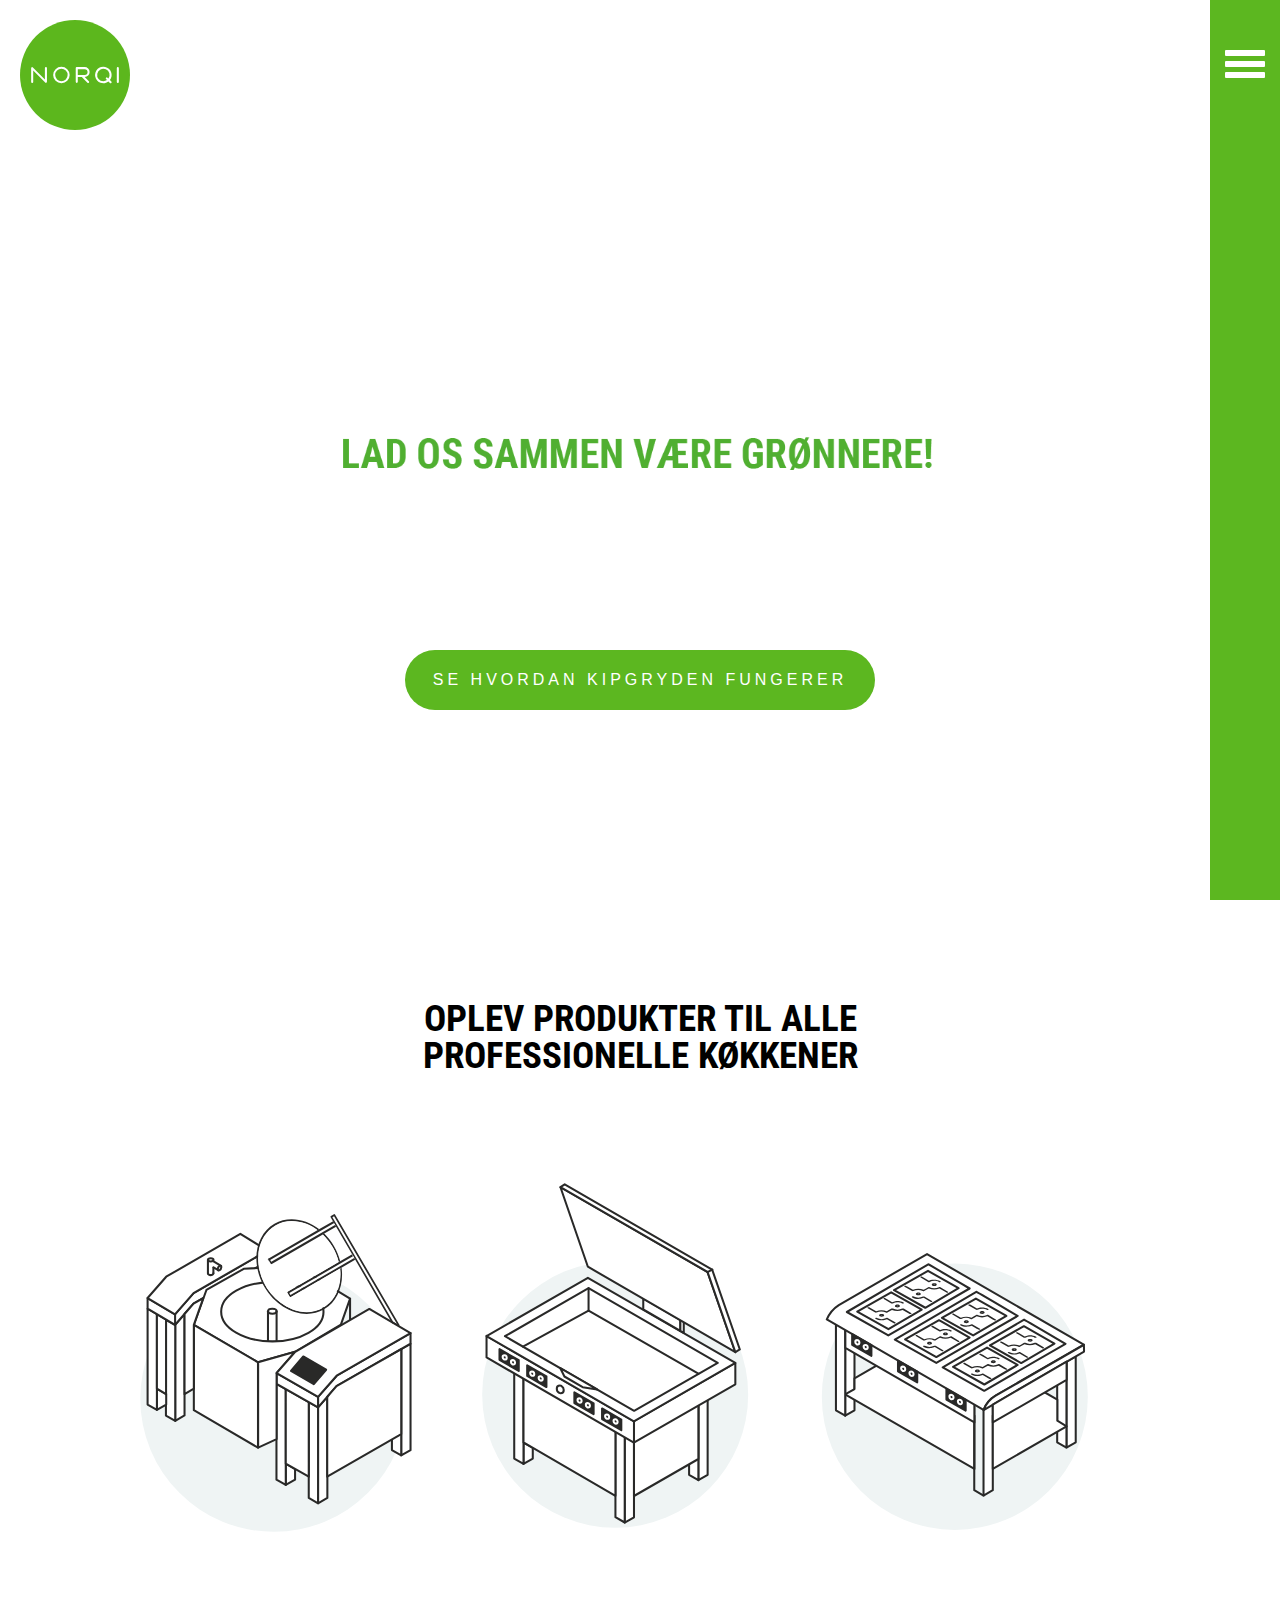
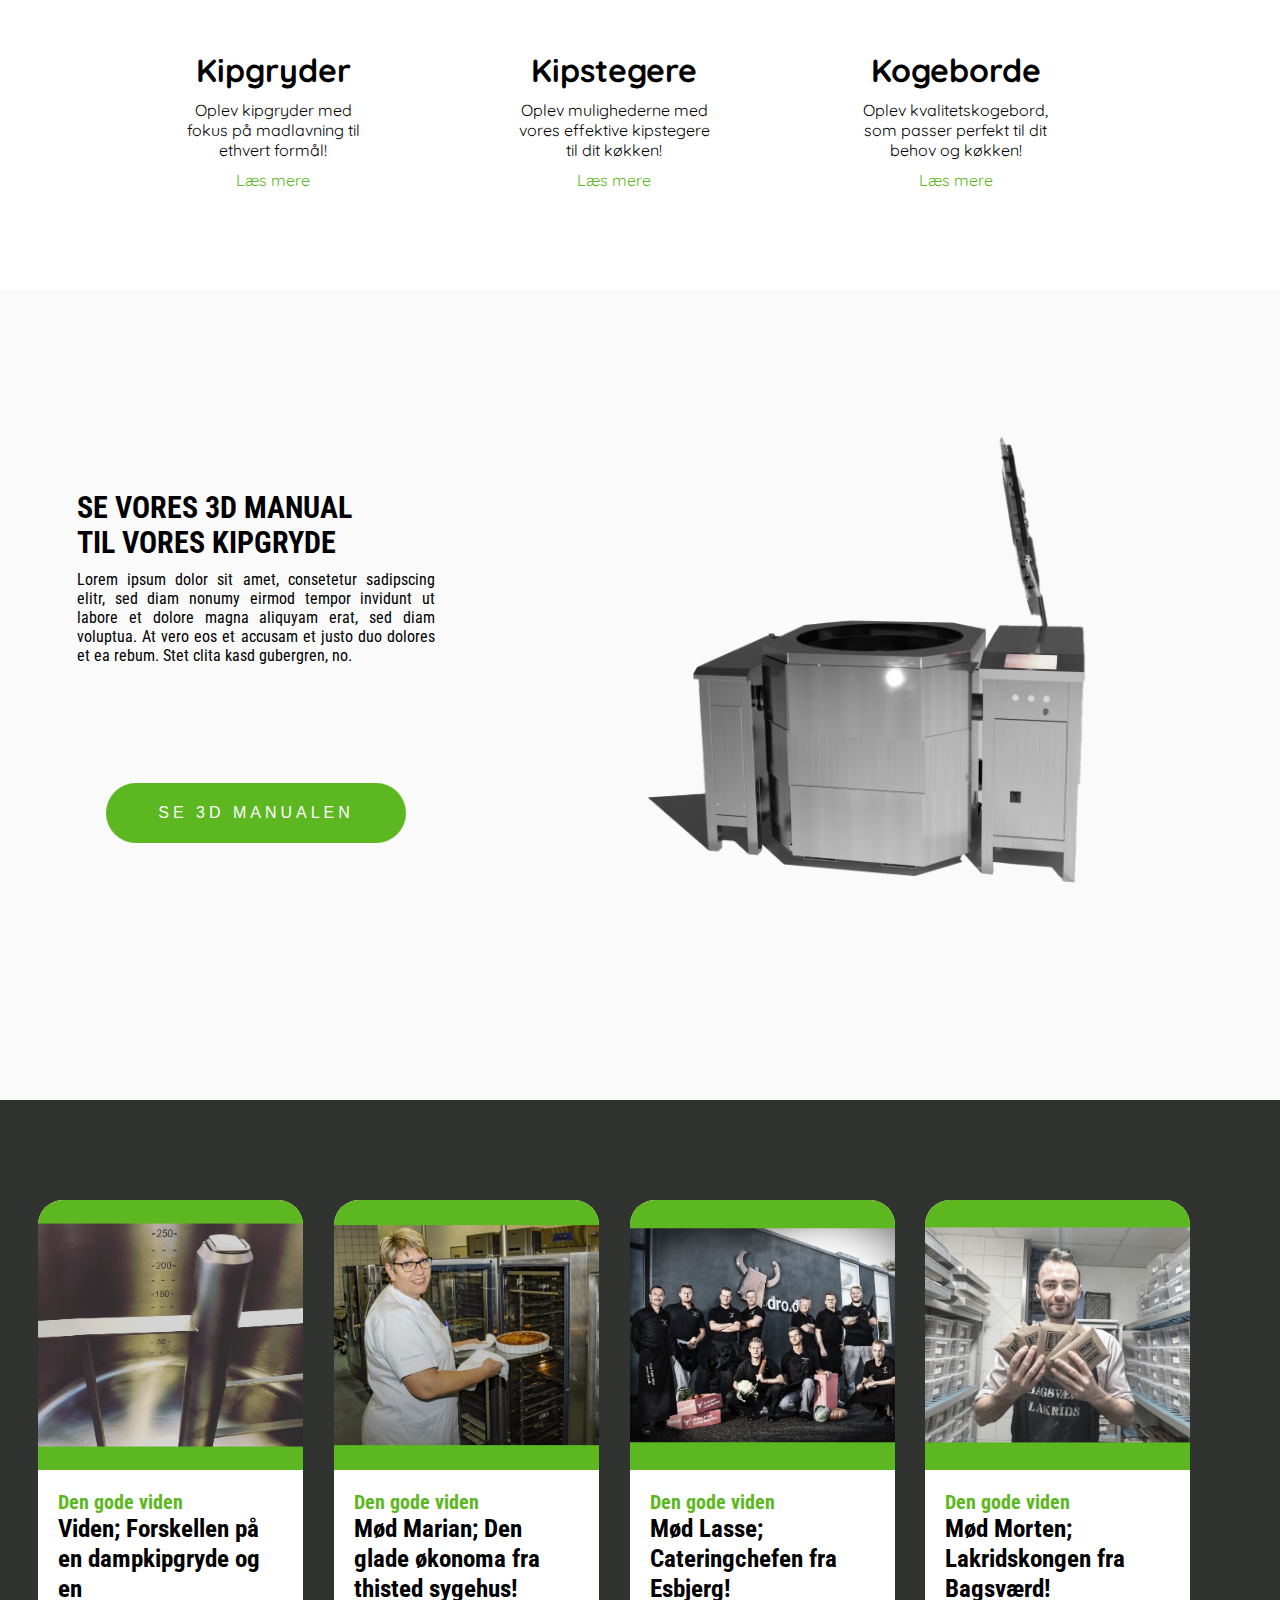
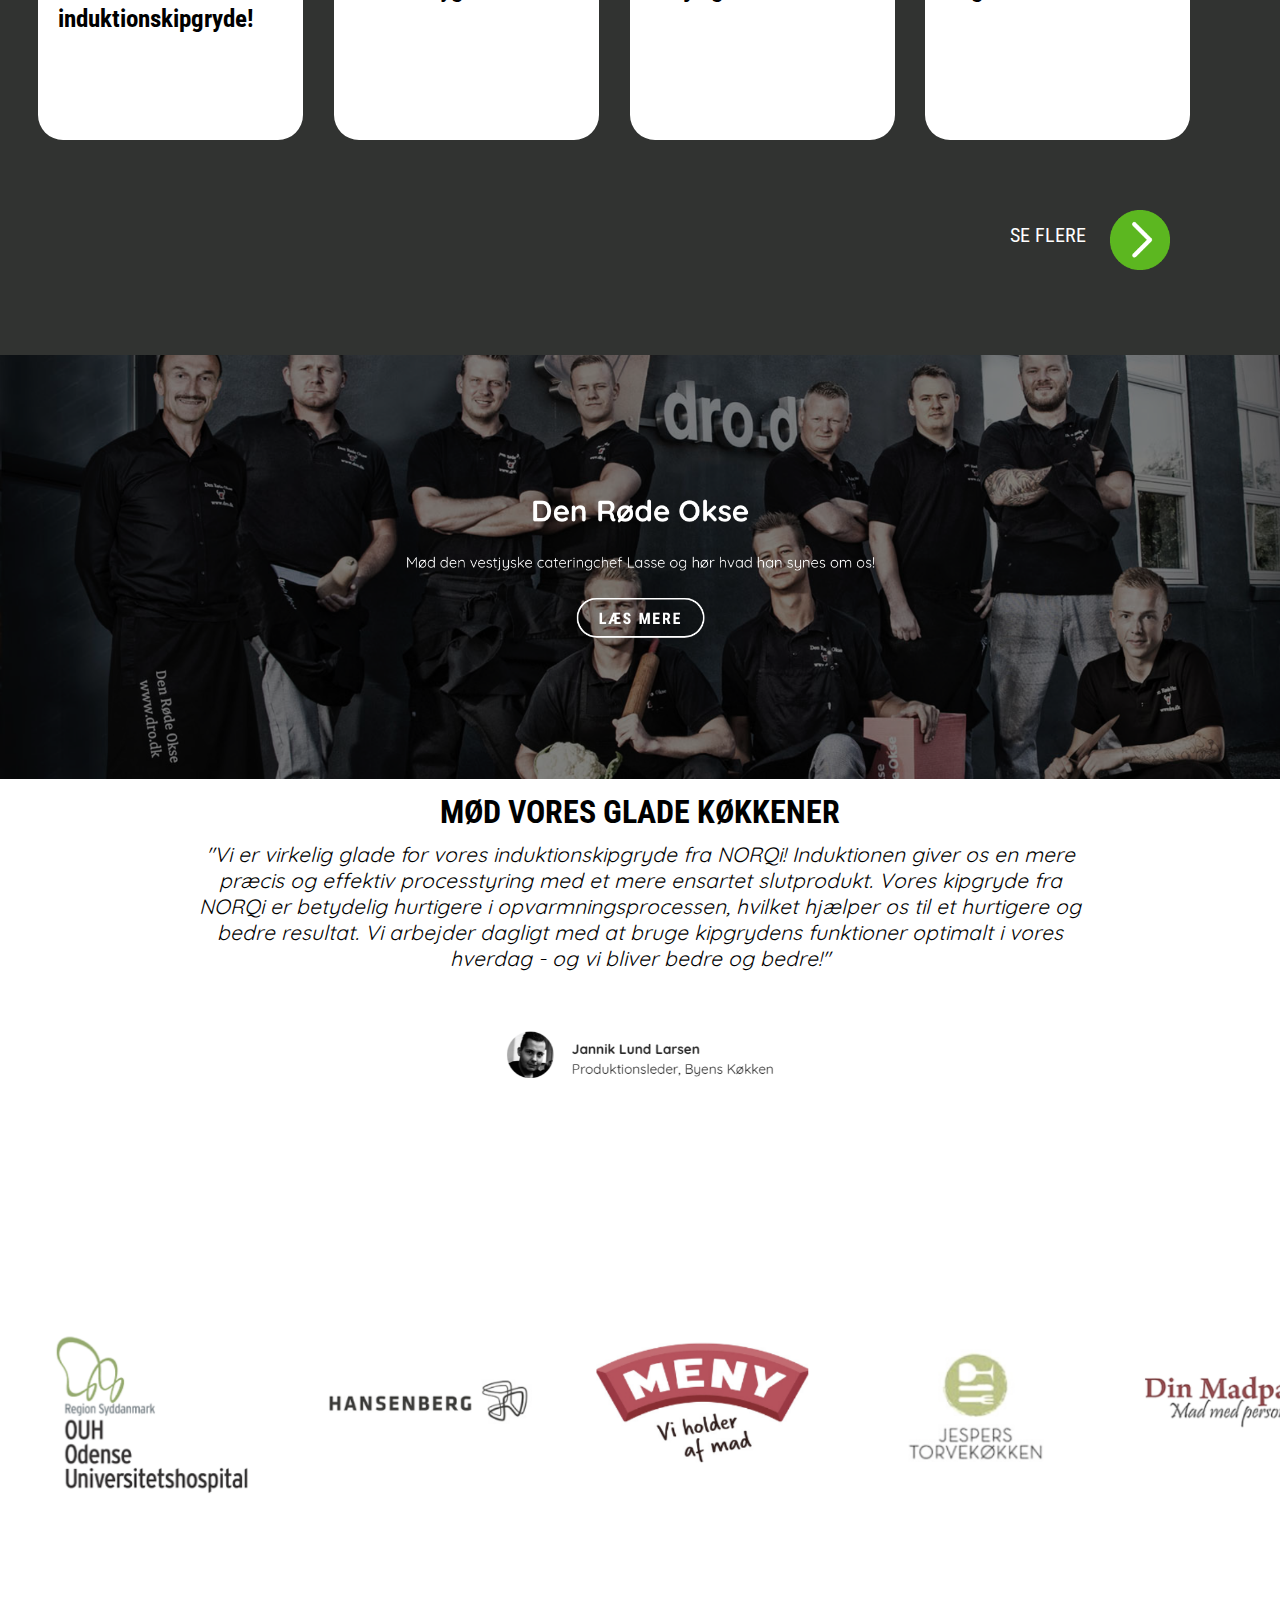
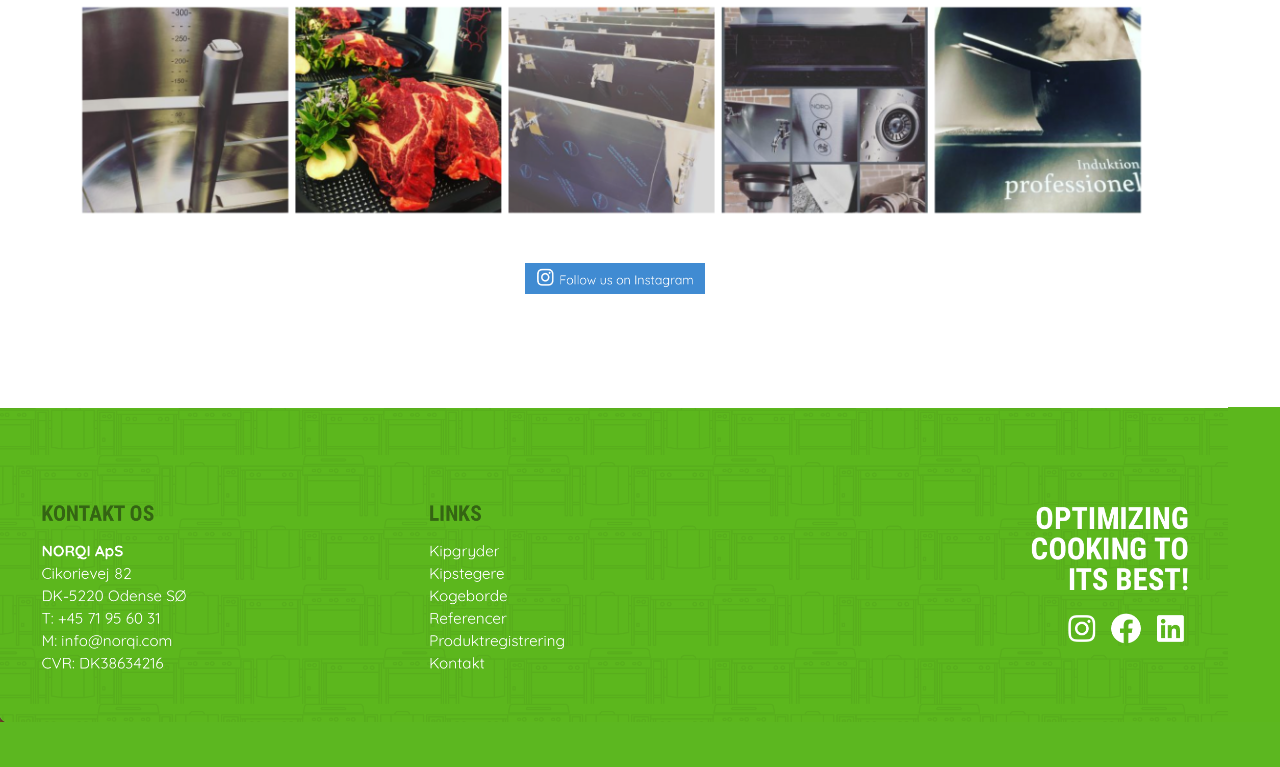
==== index.html @ 11845982 "footer og index done" ====
<!DOCTYPE html>

<html>

<head>
    <title>Forside - NORQI</title>
    <meta name="description" content="#" />
    <meta name="keywords" content="storkøkken, norqi, ">
    <link rel="stylesheet" href="css/main.css">

    <meta name="viewport" content="width=device-width, initial-scale=1.0, maximum-scale=1.0, user-scalable=0">

    <!-- Font link-->
    <link rel="preconnect" href="https://fonts.gstatic.com">
    <link href="https://fonts.googleapis.com/css2?family=Roboto+Condensed:wght@300;400;700&display=swap" rel="stylesheet">

    <link rel="preconnect" href="https://fonts.gstatic.com">
    <link href="https://fonts.googleapis.com/css2?family=Quicksand:wght@400;600&display=swap" rel="stylesheet">

    <meta charset="utf-8">

</head>

<body>

    <!-- OBS HUSK AT RET SEO'EN (både description og keywords)-->

    <nav>

        <ul class="nav-links">
            <li>
                <a href="index.html">Forside</a>
            </li>
            <li>
                <a href="https://norqi.wp.side-walk.dk/produkter/">Produkter</a>
            </li>
            <li>
                <a href="brugermanual/index.html">3D Brugermanual</a>
            </li>
            <li>
                <a href="https://norqi.wp.side-walk.dk/support/">God viden</a>
            </li>
            <li>
                <a href="https://norqi.wp.side-walk.dk/om-os/">Om NORQI</a>
            </li>
            <li>
                <a href="https://norqi.wp.side-walk.dk/kontakt/">Kontakt os</a>
            </li>
        </ul>

        <div class="burger">
            <div class="line1"></div>
            <div class="line2"></div>
            <div class="line3"></div>
        </div>
    </nav>




    <section id="hero">

        <div class="logo-line">
            <a href="index.html">
                <img src="img/NORQI-Logo.svg" alt="Logo">
            </a>
        </div>

        <div class="herovid">
            <video autoplay="" muted="" playsinline="" loop="" src="vid/herovid.mp4"></video>
        </div>

        <div class="hero-title">
            <img src="img/hero-title.png" alt="hero-title">
        </div>

        <div class="hero-btn">
            <a href="brugermanual/index.html">
                <button class="hero-button"><span>Se hvordan kipgryden fungerer</span></button>
            </a>
        </div>

    </section>

    <section id="product-drawings">

        <div class="product-drawings-header">
            <h3>
                Oplev produkter til alle <br>
                professionelle køkkener
            </h3>
        </div>

        <div class="product-container">
            <div class="prod1">
                <img src="img/icon_kipgryder.svg" alt="case 1">
            </div>

            <div class="prod2">
                <img src="img/icon_kipstegere.svg" alt="case 1">
            </div>

            <div class="prod3">
                <img src="img/icon_kogeborde.svg" alt="case 1">
            </div>
        </div>

        <div class="product-text">
            <div class="prod1">
                <h1>
                    Kipgryder
                </h1>
                <p>
                    Oplev kipgryder med <br>fokus
                    på madlavning til<br> ethvert formål!
                </p>
                <a href="https://norqi.wp.side-walk.dk/kipgryder/">Læs mere</a>
            </div>

            <div class="prod2">
                <h1>
                    Kipstegere
                </h1>
                <p>
                    Oplev mulighederne med <br>vores
                    effektive kipstegere <br>til dit køkken!
                </p>
                <a href="hhttps://norqi.wp.side-walk.dk/kipstegere/">Læs mere</a>
            </div>

            <div class="prod3">
                <h1>
                    Kogeborde
                </h1>
                <p>
                    Oplev kvalitetskogebord, <br>som passer
                    perfekt til dit <br>behov og køkken!
                </p>
                <a href="https://norqi.wp.side-walk.dk/kogeborde/">Læs mere</a>
            </div>
        </div>
    </section>



    <section id="manual-section">

        <div class="model-textbox">
            <div class="model-text">
                <h1>
                    Se vores 3D manual <br>til vores kipgryde
                </h1>
                <p>
                    Lorem ipsum dolor sit amet, consetetur sadipscing elitr,
                    sed diam nonumy eirmod tempor invidunt ut labore et dolore
                    magna aliquyam erat, sed diam voluptua. At vero eos et
                    accusam et justo duo dolores et ea rebum. Stet clita kasd gubergren, no.
                </p>
            </div>

            <div class="manual-btn">
                <a href="manual.html">
                    <button class="manual-button"><span>Se 3D manualen</span></button>
                </a>
            </div>
        </div>

        <div class="model-pic">
            <img src="img/kipgryde.png" alt="Kipgryde">
        </div>

    </section>



    <section id="cases">

        <div class="cases-container">
            
            <a class="case" href="https://norqi.wp.side-walk.dk/viden-forskellen-paa-en-dampkipgryde-og-en-induktionskipgryde/">
                    
                    <div class="case-image">
                        <img src="img/case1.png" alt="Case 1">
                    </div>
                
                <div class="case-text">
                    <h4>Den gode viden</h4>
                    <h3>Viden; Forskellen på en dampkipgryde og en induktionskipgryde!</h3>
                </div>

            </a>
            
            
            <a class="case" href="https://norqi.wp.side-walk.dk/moed-marian-en-glad-oekonoma-fra-thisted/">
                    
                    <div class="case-image">
                        <img src="img/case2.png" alt="Case 2">
                    </div>
                
                <div class="case-text">
                    <h4>Den gode viden</h4>
                    <h3>Mød Marian; Den glade økonoma fra thisted sygehus!</h3>
                </div>

            </a>
            
            
            <a class="case" href="https://norqi.wp.side-walk.dk/moed-lasse-cateringchefen-fra-esbjerg/">
                    
                    <div class="case-image">
                        <img src="img/case3.png" alt="Case 3">
                    </div>
                
                <div class="case-text">
                    <h4>Den gode viden</h4>
                    <h3>Mød Lasse; Cateringchefen fra Esbjerg!</h3>
                </div>

            </a>
            
            
            <a class="case" href="https://norqi.wp.side-walk.dk/moed-lakridskongen-morten/">
                    
                    <div class="case-image">
                        <img src="img/case4.png" alt="Case 4">
                    </div>
                
                <div class="case-text">
                    <h4>Den gode viden</h4>
                    <h3>Mød Morten; Lakridskongen fra Bagsværd!</h3>
                </div>

            </a>
 
        </div>

        <div class="case-btn-wrapper">
            <a href="https://norqi.wp.side-walk.dk/artikler/">
                <p>Se flere</p>
                <img src="img/btn-arrow.png" alt="case-btn">
            </a>
        </div>
    </section>


    <section id="statements">

        <div class="statement-img">
           <a href="https://norqi.wp.side-walk.dk/moed-lasse-cateringchefen-fra-esbjerg/">
                <img src="img/dro.png" alt="dro">
            </a>
        </div>

        <div class="statement-container">
            <h2>Mød vores glade køkkener</h2>
            <p>
                <i>"Vi er virkelig glade for vores induktionskipgryde fra 
                NORQi! Induktionen giver os en mere præcis og effektiv 
                processtyring med et mere ensartet slutprodukt. Vores kipgryde 
                fra NORQi er betydelig hurtigere i opvarmningsprocessen, 
                hvilket hjælper os til et hurtigere og bedre resultat. 
                Vi arbejder dagligt med at bruge kipgrydens funktioner 
                optimalt i vores hverdag - og vi bliver bedre og bedre!"
                </i>
            </p>
        </div>

        <div class="statement-dude">
            <img src="img/dude.png" alt="statement">
        </div>
    </section>


    <section id="customers">
        <div class="customers-container">
            <img src="img/kunder.png" alt="kunder">
        </div>
    </section>


    <section id="instagram-gallery">
        <div class="ig-gallery">
            <img src="img/instagram-gallery.png" alt="Instagram post">
        </div>

        <div class="ig-btn">
            <a href="https://www.instagram.com/norqiaps/">
                <img src="img/ig-btn.png" alt="follow">
            </a>
        </div>
    </section>


    <footer>
        <div class="footer-img">
            <img src="img/footer.png" alt="footer">
        </div>
    </footer>

</body>
<script src="main.js" defer></script>

</html>
---- css/main.css ----
/* FUNDAMENTALS */
* {
    padding: 0;
    margin: 0;
}

html {
    font-family: 'Roboto Condensed', sans-serif;
    height: 100%;
}

body {
    scroll-behavior: smooth;
    font-style: normal;
}

a {
    text-decoration: none;
    color: black;
}

:root {
    --accent: #5cb720;
}

/* END OF FUNDAMENTALS */



/* NAV BAR */
nav {
    display: block;
    justify-content: space-around;
    align-items: center;
    width: 70px;
    height: 100vh;
    z-index: 2;
    background-color: #5CB720;
    position: fixed;
    top: 0;
    right: 0;
    z-index: 5;
    transition: all 0.3s ease;
}

.burger {
    display: block;
    height: 100px;
    width: 400px;
    position: relative;
    cursor: pointer;
    margin-top: 50px;
}

.burger .line1,
.burger .line2,
.burger .line3 {
    width: 40px;
    height: 6px;
    background-color: #fff;
    border-radius: 1px;
    margin-top: 5px;
    margin-left: 15px;
}

.nav-active .burger .line1,
.nav-active .burger .line2,
.nav-active .burger .line3 {
    width: 40px;
    height: 6px;
    background-color: #fff;
    border-radius: 1px;
    margin-top: 1px;
}

.nav-active .menu {
    position: absolute;
    color: #fff;
    font-weight: 600;
    transition: all 0.3s ease;
    top: 20px;
    margin-left: 15px;
}

body {
    overflow-x: hidden;
}

.nav-links {
    position: absolute;
    left: -400px;
    height: 100vh;
    top: 17vh;
    display: flex;
    flex-direction: column;
    align-items: right;
    width: 100%;
    transform: translateX(100%);
    transition: 0.5s ease-in;
    font-size: 0.875rem;
    list-style: none;
}

.nav-links li {
    opacity: 0;
    width: 100%;
    transition: 0.2s;
    text-align: left;
    font-size: 25px;
    text-transform: uppercase;
    font-family: "Roboto Condensed", sans-serif, arial;
    position: relative;
    top: -15px;
}

.nav-links li:hover {
    border-bottom: none;
}

.nav-links a {
    color: #fff;
    width: 100%;
    display: none;
    margin-left: 5%;
    margin-top: 30px;
    padding-bottom: 20px;
}

.nav-active {
    transform: translateX(0%);
    background-color: #303030;
    color: #fff;
    width: 400px;
}

.nav-active a {
    display: block;
}

.nav-active li:hover {
    background: rgba(219, 216, 216, 0.15);
}

.nav-links li:hover a {
    color: #303030;
    font-weight: 700;
}

@keyframes navLinkFade {
    from {
        opacity: 0;
        transform: translateX(50px);
    }

    to {
        opacity: 1;
        transform: translateX(0px);
    }
}

.toggle .line1 {
    transform: rotate(-45deg) translate(-5px, 5px);
}

.toggle .line2 {
    opacity: 0;
}

.toggle .line3 {
    transform: rotate(45deg) translate(-5px, -5px);
}

/* END OF NAV BAR */




/* HERO SECTION */
#hero {
    height: 100vh;
    width: 100%;
}

.logo-line {
    height: 170px;
    width: 100%;
    z-index: 2;
    position: absolute;
}

.logo-line img {
    width: 110px;
    margin: 20px 0 0 20px;
}

.herovid video {
    height: 100%;
    min-width: 100%;
    position: absolute;
    left: -2%;
}

.hero-title {
    width: 100%;
    height: 100%;
    position: absolute;
    text-align: center;
    margin-top: 80px;
}

.hero-title img {
    width: 600px;
    height: 600px;
}

.hero-btn {
    height: 60px;
    width: 470px;
    position: relative;
    margin: 0 auto;
    top: 650px;
    z-index: 2;
}

.hero-button {
    height: 60px;
    width: 470px;
    border-radius: 30px;
    background-color: #5CB720;
    border: none;
    color: #FFFFFF;
    text-align: center;
    font-size: 16px;
    font-weight: 500;
    text-transform: uppercase;
    letter-spacing: 4px;
    padding: 10px;
    cursor: pointer;
}

.hero-button:hover {
    font-weight: 600;
    background-color: #458a18;
}
/* END OF HERO SECTION */


/* PRODUCT DRAWING SECTION */
#product-drawings {
    height: 110vh;
    width: 100%;
}

.product-drawings-header {
    height: 300px;
    width: 600px;
    text-align: center;
    margin: 0 auto;
    padding-top: 100px;
    padding-bottom: -10px;
    position: relative;
    text-transform: uppercase;
    font-family: "Roboto Condensed", sans-serif, arial;
    font-size: 2rem;
    color: #000;
    line-height: 1;
}

.product-container {
    height: 50vh;
    width: 80%;
    margin: 0px auto;
    display: grid;
    grid-template-columns: 1fr 1fr 1fr;
    grid-template-rows: 100%;
    position: relative;
    top: -150px;
    right: 2%;
}

.prod1 {
    grid-column: 1/1;
    grid-row: 1/1;
    text-align: center;
}

.prod2 {
    grid-column: 2/2;
    grid-row: 1/1;
    text-align: center;
}

.prod3 {
    grid-column: 3/3;
    grid-row: 1/1;
    text-align: center;
}

.product-text {
    height: 30vh;
    width: 80%;
    margin: 0px auto;
    display: grid;
    grid-template-columns: 1fr 1fr 1fr;
    grid-template-rows: 100%;
    position: relative;
    top: -100px;
    font-family: 'Quicksand', sans-serif;
    right: 2%;
}

.product-text p {
    margin-top: 10px;
    font-size: 16px;
    margin-bottom: 10px;
}

.product-text a {
    display: block;
    color: #5CB720;
    cursor: pointer;
}

.product-text a:hover {
    color: #458a18;
    text-decoration: underline;
}

/* END OF PRODUCT DRAWING SECTION */



/* MANUAL SECTION */
#manual-section {
    height: 90vh;
    width: 100%;
    background-color: #fafafa;
}

.model-textbox {
    float: left;
    height: 100%;
    width: 40%;
}

.model-text {
    height: 30%;
    width: 70%;
    margin: 200px auto 0 auto;
}

.model-text h1 {
    text-transform: uppercase;
    margin-bottom: 10px;
    font-size: 30px;
}

.model-text p {
    text-align: justify;
}

.manual-btn {
    height: 60px;
    width: 300px;
    margin: 50px auto 0 auto;
}

.manual-button {
    height: 60px;
    width: 300px;
    border-radius: 30px;
    background-color: #5CB720;
    border: none;
    color: #FFFFFF;
    text-align: center;
    font-size: 16px;
    font-weight: 500;
    text-transform: uppercase;
    letter-spacing: 4px;
    padding: 10px;
    cursor: pointer;
}

.manual-button:hover {
    font-weight: 600;
    background-color: #458a18;
}

.model-pic {
    float: left;
    height: 100%;
    width: 60%;
    position: relative;
}

.model-pic img {
    width: 80%;
    position: absolute;
    transform: translate(-50%, -50%);
    top: 45%;
    left: 50%;
}

/* END OF MANUAL SECTION */




/* CASE SECTION */
#cases {
    height: 95vh;
    width: 100%;
    background-color: rgb(49, 51, 49);

}

.cases-container {
    height: 60vh;
    width: 90%;
    margin: auto auto;
    position: relative;
    top: 100px;
    right: 2%;
    display: flex;
    justify-content: space-between;
}

.case {
    height: 100%;
    width: 23%;
    background-color: #fff;
    border-radius: 25px;
    position: relative;
    overflow: hidden;
}

.case-image {
    height: 50%;
    width: 100%;
    background: var(--accent);
    overflow: hidden;
    position: relative;
}

.case-image img {
    width: 110%;
    position: absolute;
    transform: translate(-50%, -50%);
    top: 50%;
    left: 50%;
}

.case-text {
    padding: 20px;
}

.case-text  h4 {
    color: var(--accent);
    font-size: 20px;
}

.case-text  h3 {
    font-size: 25px;
    line-height: 1.2;
}

.case-btn-wrapper {
    height: 60px;
    width: 170px;
    position: absolute;
    right: 100px;
    margin-top: 170px;
}

.case-btn-wrapper p {
    width: 80px;
    height: 60px;
    color: #fff;
    text-transform: uppercase;
    font-size: 20px;
    padding-top: 13px;
    float: left;
    margin-right: 20px;
}

.case-btn-wrapper img {
    width: 60px;
    float: left;
}
/* END OF CASE SECTION */




/* STATEMENT SECTION */
#statements {
    height: 105vh;
    width: 100%;
}

.statement-img {
    width: 100%;
    float: left;
}

.statement-img img{
    max-width: 100%;    
}

.statement-container {
    width: 100%;
    height: 27vh;
    float: left;
}

.statement-container h2 {
    text-align: center;
    text-transform: uppercase;
    margin-top: 10px;
    margin-bottom: 10px;
    font-size: 32px;
}

.statement-container p {
    text-align: center;
    width: 70%;
    margin: 0 auto;
    font-size: 1.3em;
    font-family: 'Quicksand', sans-serif;
}

.statement-dude {
    width: 300px;
    margin: 0 auto;
}

.statement-dude img {
    width: 300px;
}
/* END OF STATEMENT SECTION */




/* CUSTOMERS SECTION */
#customers {
    height: 28vh;
    width: 95%;
    margin: 0 auto;
}

.customers-container img {
    height: 220px;
    margin: 0 auto;
}
/* END OF CUSTOMERS SECTION */


/* INSTAGRAM SECTION */
#instagram-gallery {
    height: 45vh;
    width: 100%;
}

.ig-gallery {
    width: 88%;
    margin: 50px auto 0 auto;
}

.ig-gallery img {
    max-width: 95%; 
    margin: 0 auto;
}

.ig-btn {
    width: 230px;
    margin: 40px auto;
}

.ig-btn img {
    max-width: 180px; 
    margin: 0 auto;
}
/* END OF INSTAGRAM SECTION */



/* FOOTER SECTION */
footer {
    height: 40vh;
    width: 100%;
    background-color: #5CB720;
}

.footer-img img {
    width: 100%;
}
/* END OF FOOTER SECTION */


/* STYLEGUIDE */

/* END OF STYLEGUIDE */
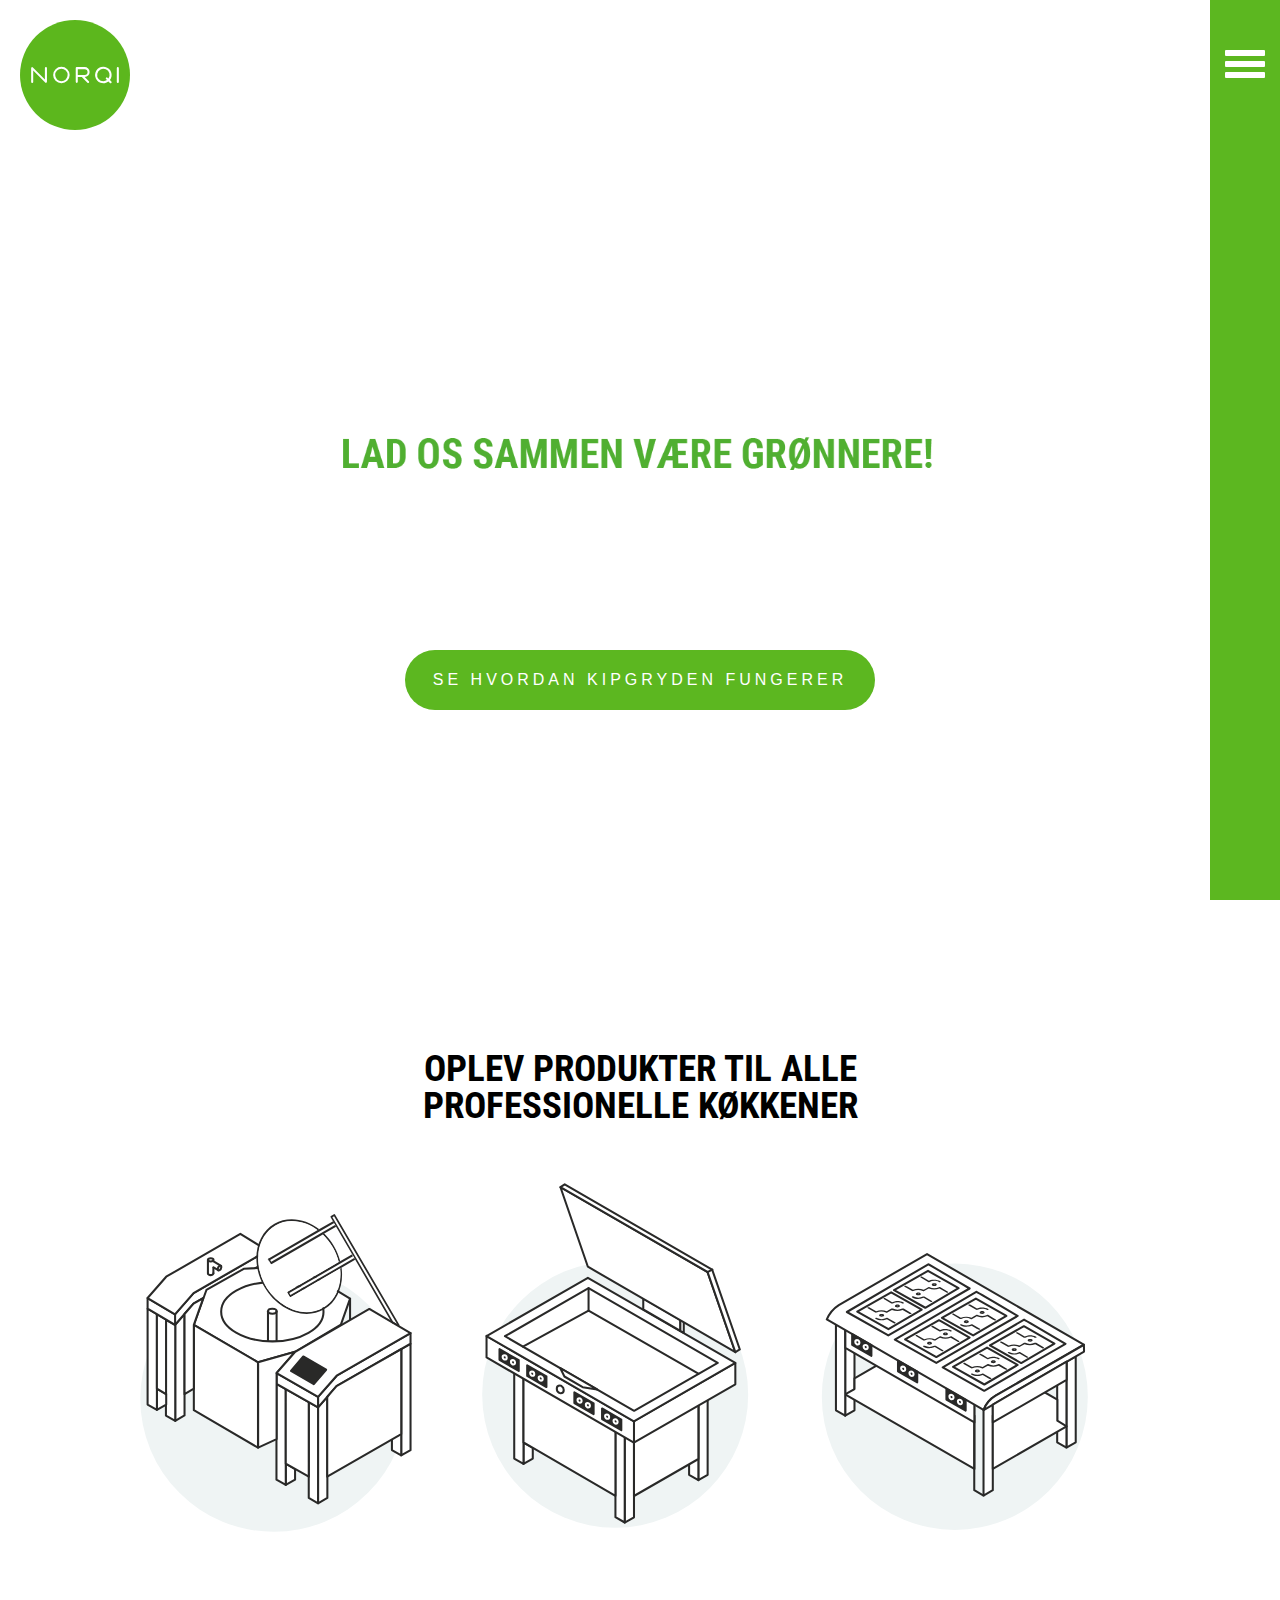
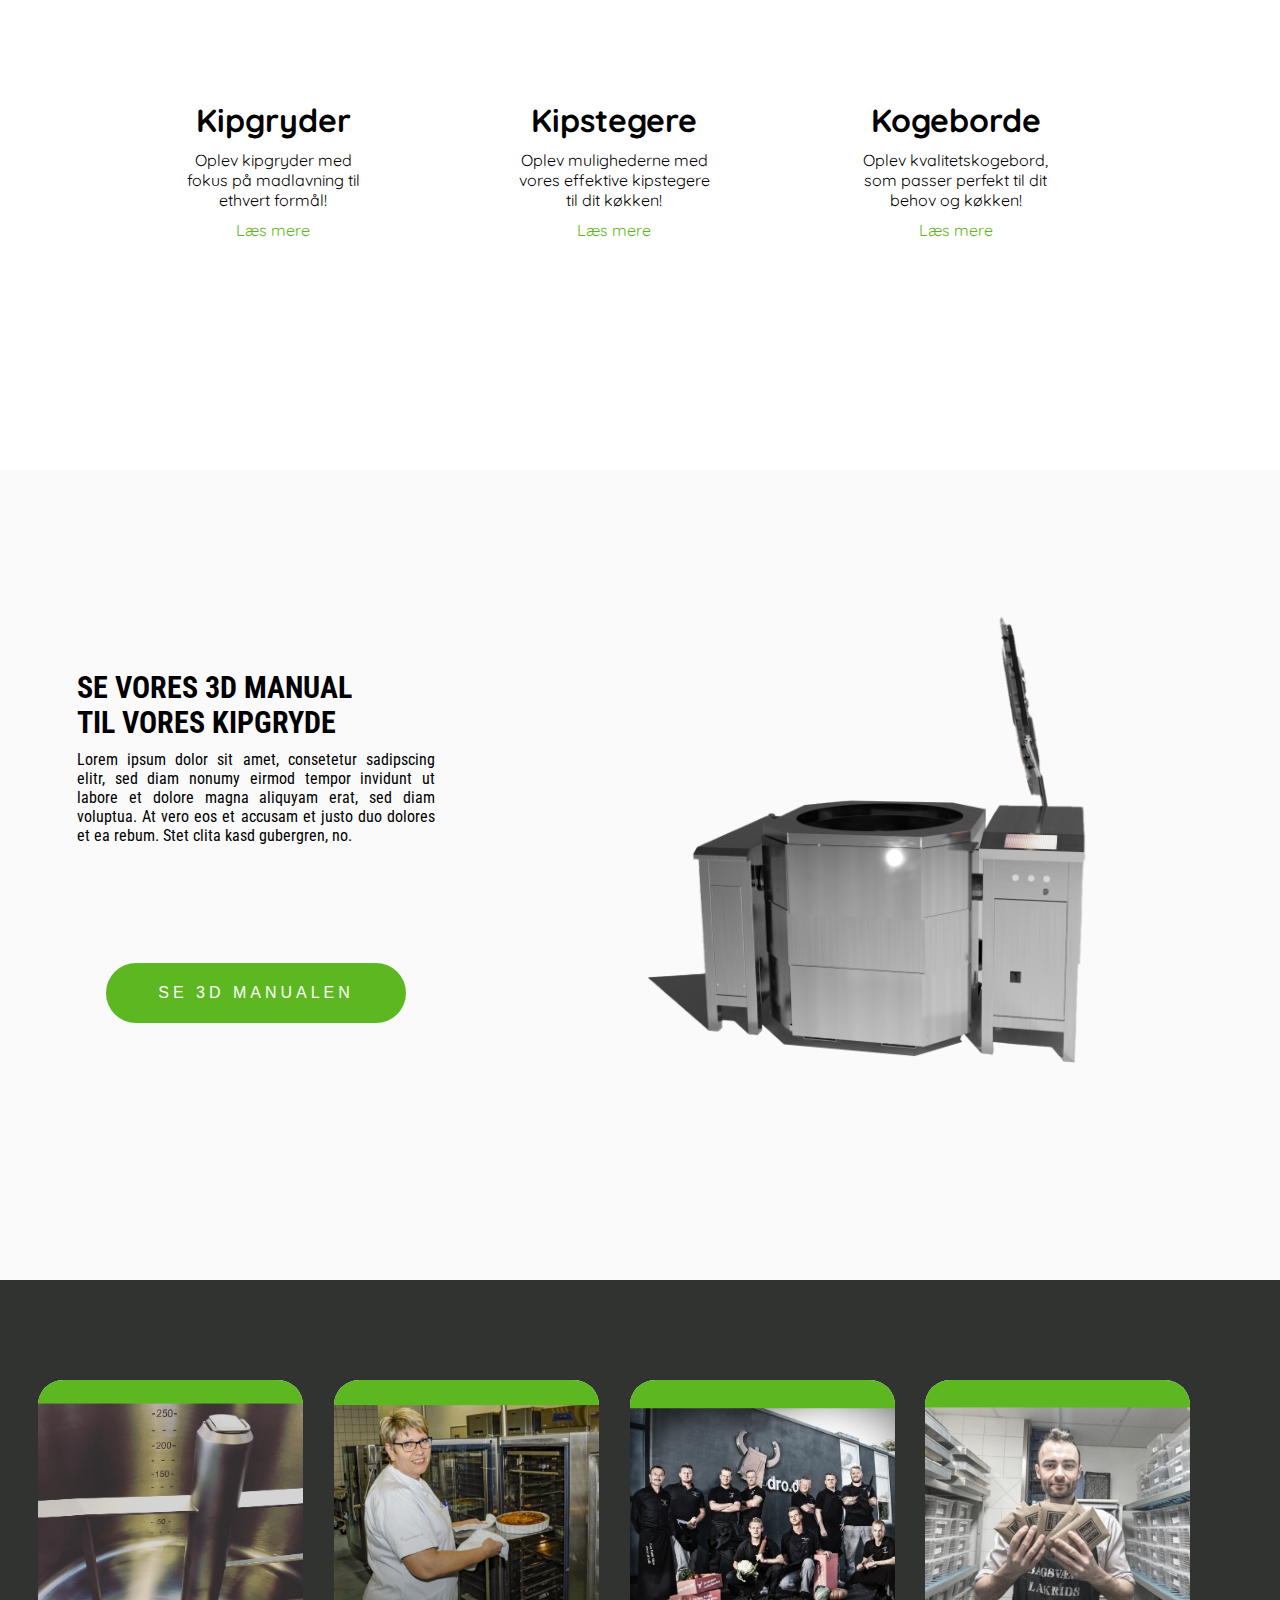
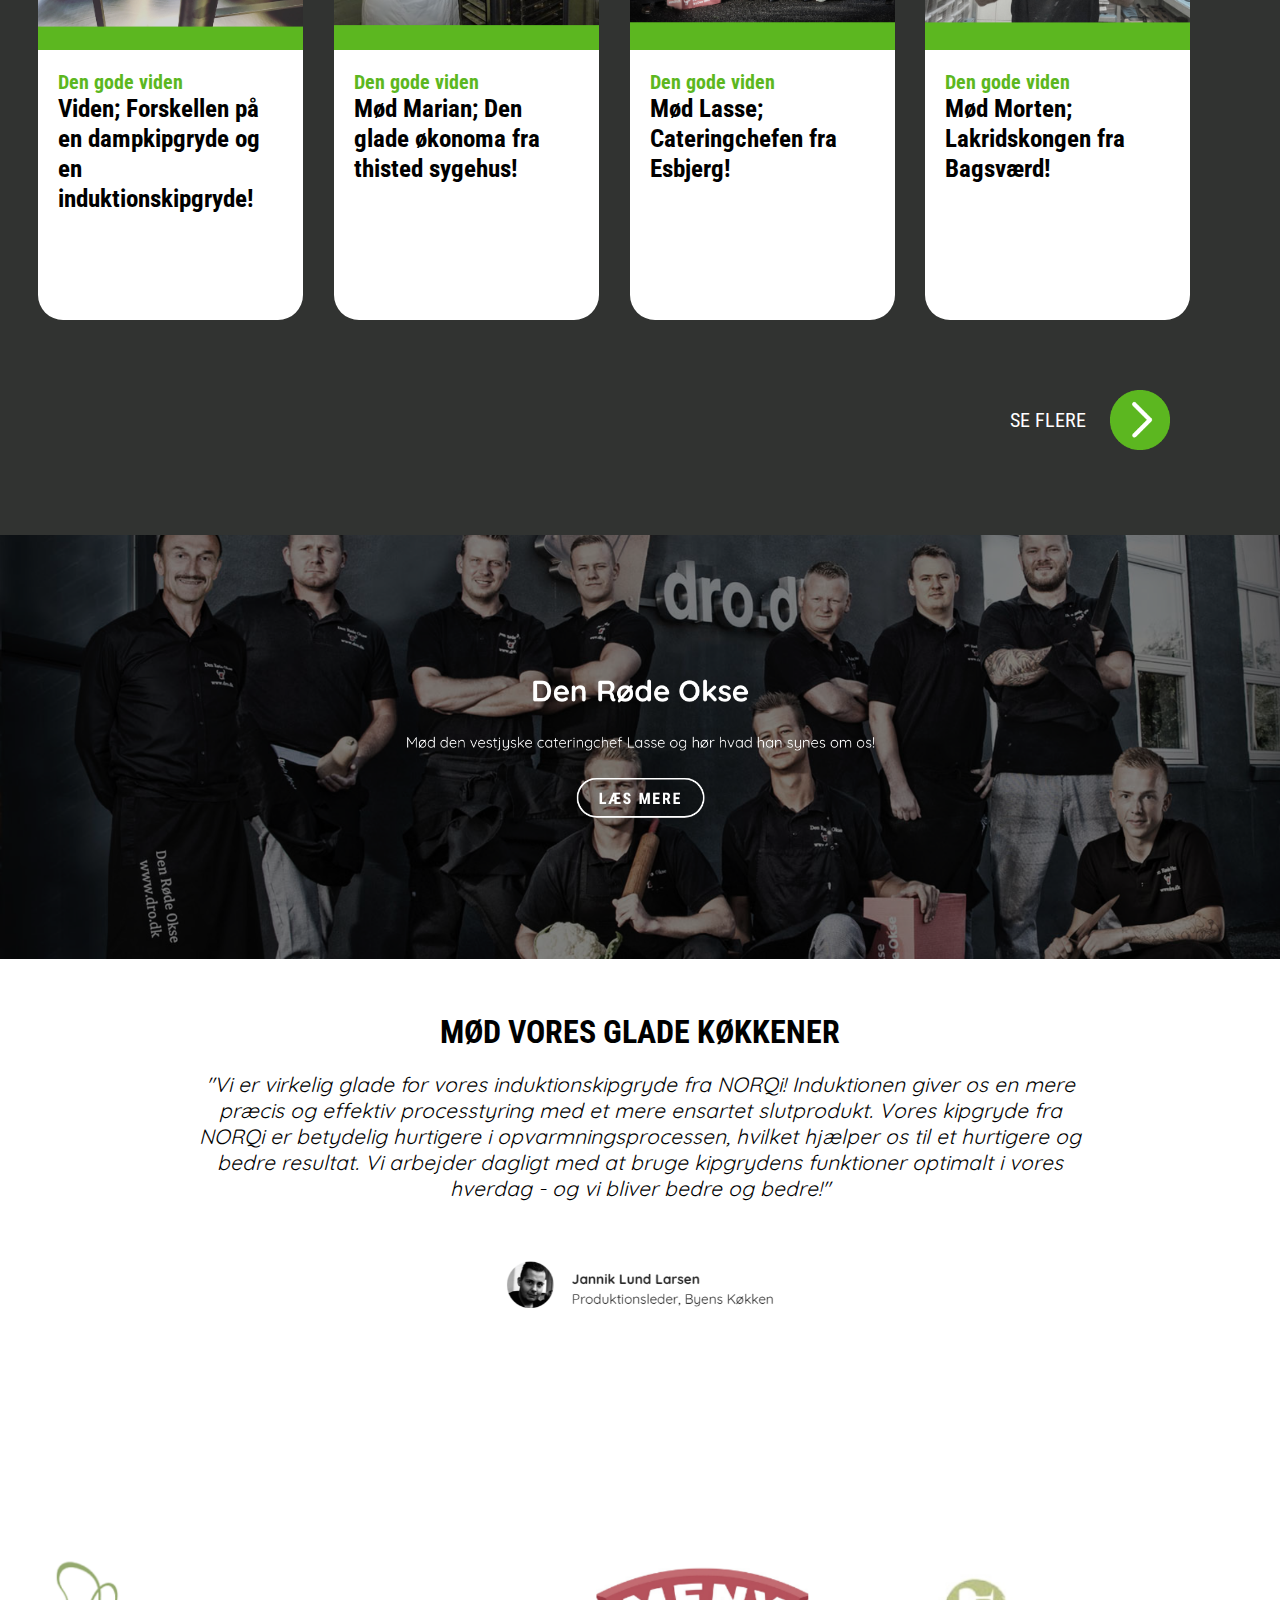
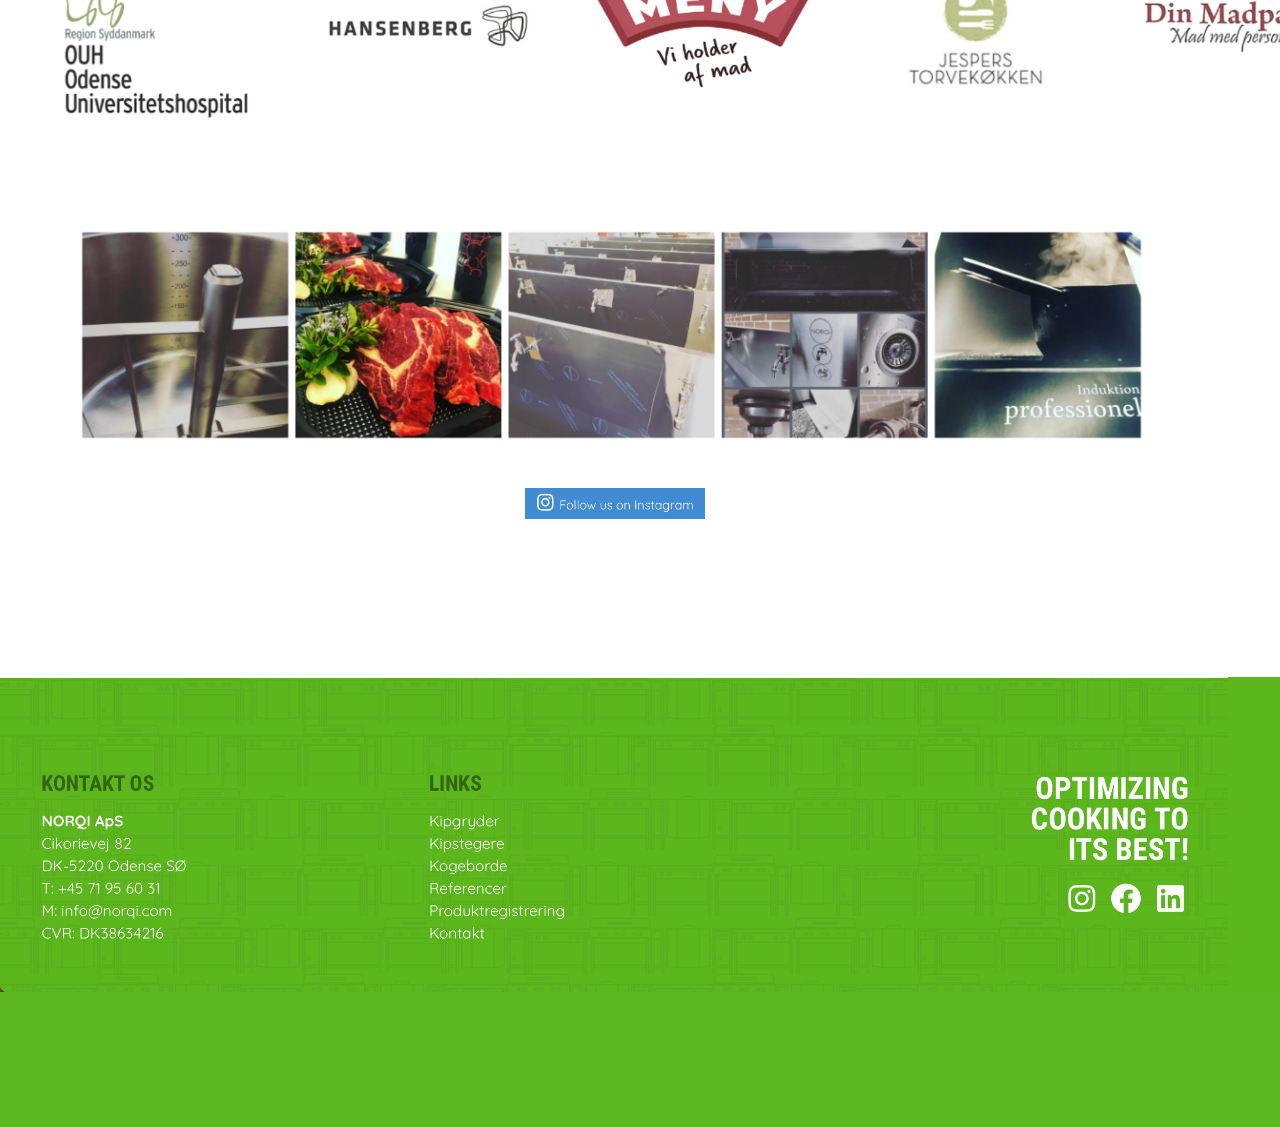
==== commit ff036e4a: "fixes på forside" ====
--- a/index.html
+++ b/index.html
@@ -5,7 +5,7 @@
 <head>
     <title>Forside - NORQI</title>
     <meta name="description" content="#" />
-    <meta name="keywords" content="storkøkken, norqi, ">
+    <meta name="keywords" content="storkøkken, norqi, kipgryde, kipgryder, kipsteger, kipstegere, kogebord, kogeborde, induktion,">
     <link rel="stylesheet" href="css/main.css">
 
     <meta name="viewport" content="width=device-width, initial-scale=1.0, maximum-scale=1.0, user-scalable=0">
--- a/css/main.css
+++ b/css/main.css
@@ -111,6 +111,7 @@
     font-family: "Roboto Condensed", sans-serif, arial;
     position: relative;
     top: -15px;
+    padding-left: 10px;
 }
 
 .nav-links li:hover {
@@ -194,7 +195,7 @@
 }
 
 .herovid video {
-    height: 100%;
+    height: 110%;
     min-width: 100%;
     position: absolute;
     left: -2%;
@@ -247,7 +248,7 @@
 
 /* PRODUCT DRAWING SECTION */
 #product-drawings {
-    height: 110vh;
+    height: 130vh;
     width: 100%;
 }
 
@@ -256,7 +257,7 @@
     width: 600px;
     text-align: center;
     margin: 0 auto;
-    padding-top: 100px;
+    padding-top: 150px;
     padding-bottom: -10px;
     position: relative;
     text-transform: uppercase;
@@ -274,7 +275,7 @@
     grid-template-columns: 1fr 1fr 1fr;
     grid-template-rows: 100%;
     position: relative;
-    top: -150px;
+    top: -200px;
     right: 2%;
 }
 
@@ -478,7 +479,7 @@
     color: #fff;
     text-transform: uppercase;
     font-size: 20px;
-    padding-top: 13px;
+    padding-top: 18px;
     float: left;
     margin-right: 20px;
 }
@@ -494,7 +495,7 @@
 
 /* STATEMENT SECTION */
 #statements {
-    height: 105vh;
+    height: 110vh;
     width: 100%;
 }
 
@@ -504,20 +505,21 @@
 }
 
 .statement-img img{
-    max-width: 100%;    
+    max-width: 100%;  
 }
 
 .statement-container {
     width: 100%;
     height: 27vh;
     float: left;
+    margin-bottom: 50px;
 }
 
 .statement-container h2 {
     text-align: center;
     text-transform: uppercase;
-    margin-top: 10px;
-    margin-bottom: 10px;
+    margin-top: 50px;
+    margin-bottom: 20px;
     font-size: 32px;
 }
 
@@ -558,7 +560,7 @@
 
 /* INSTAGRAM SECTION */
 #instagram-gallery {
-    height: 45vh;
+    height: 50vh;
     width: 100%;
 }
 
@@ -587,7 +589,7 @@
 
 /* FOOTER SECTION */
 footer {
-    height: 40vh;
+    height: 50vh;
     width: 100%;
     background-color: #5CB720;
 }
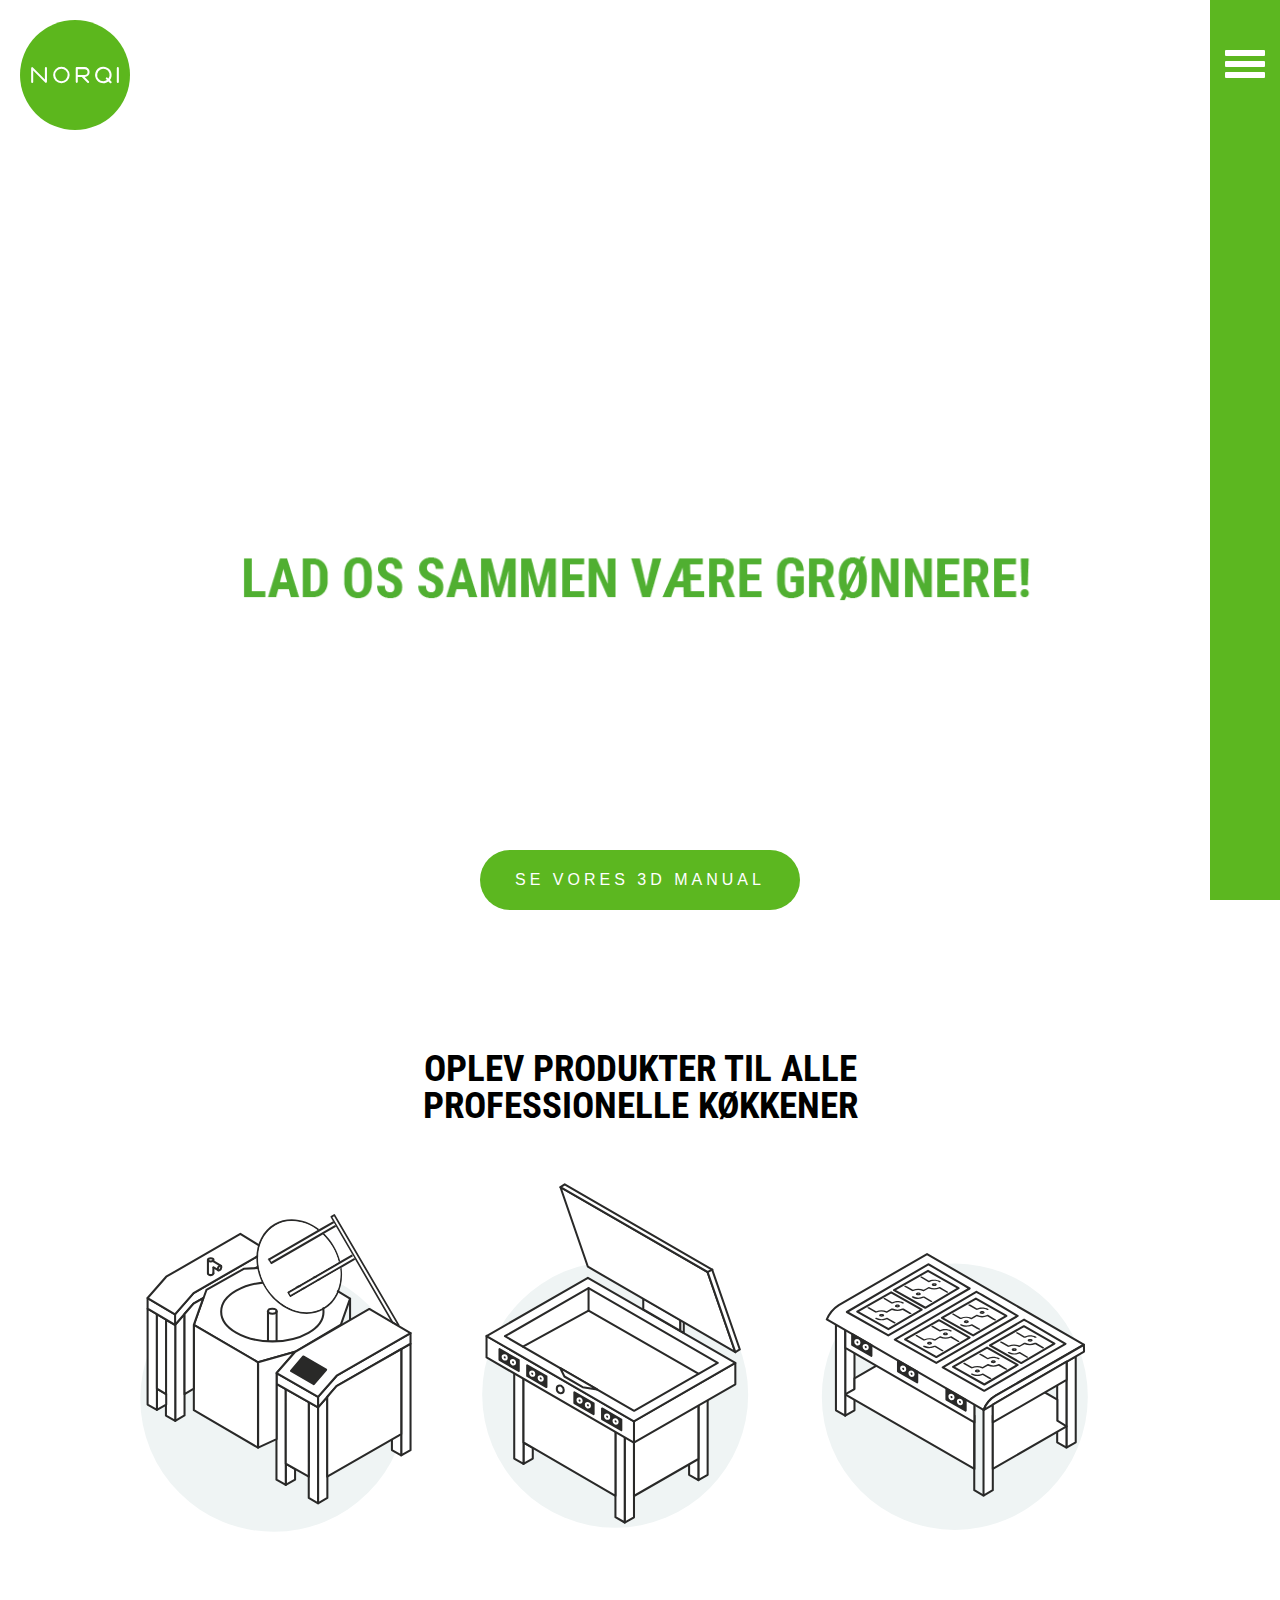
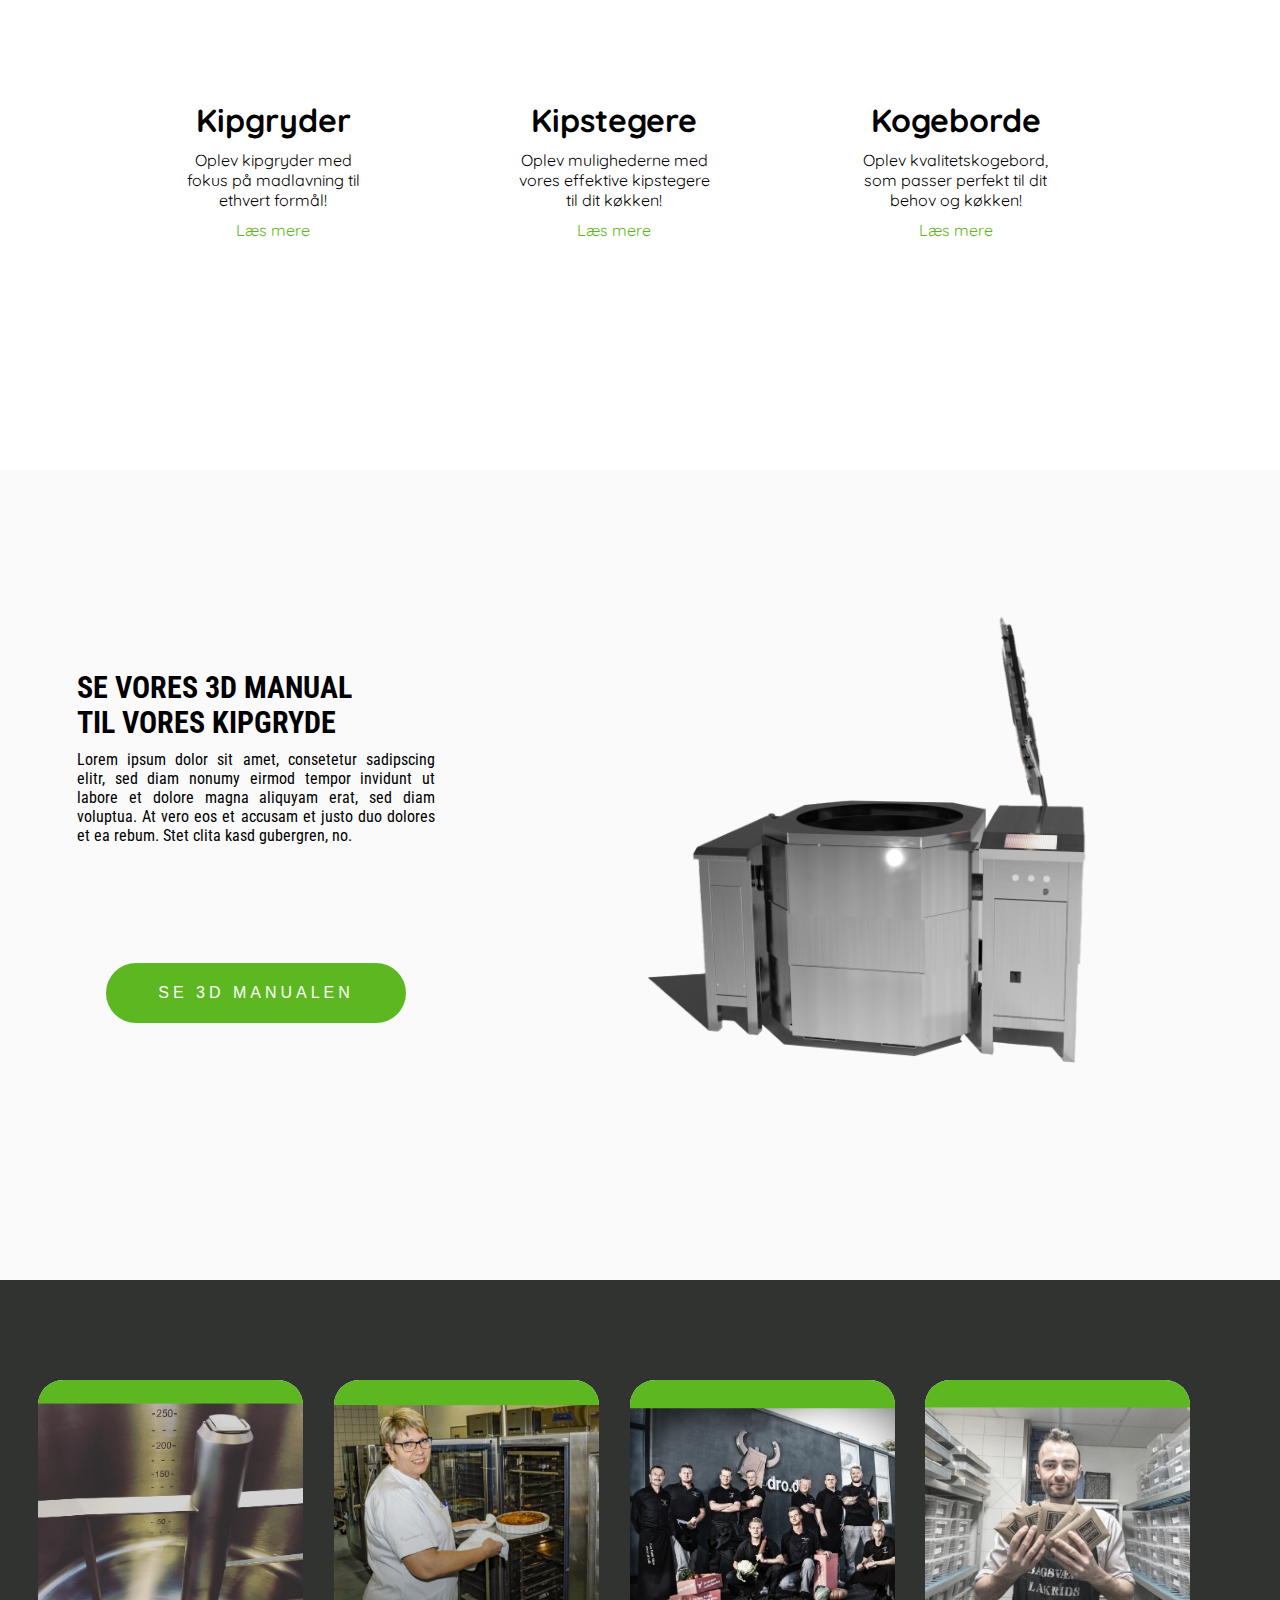
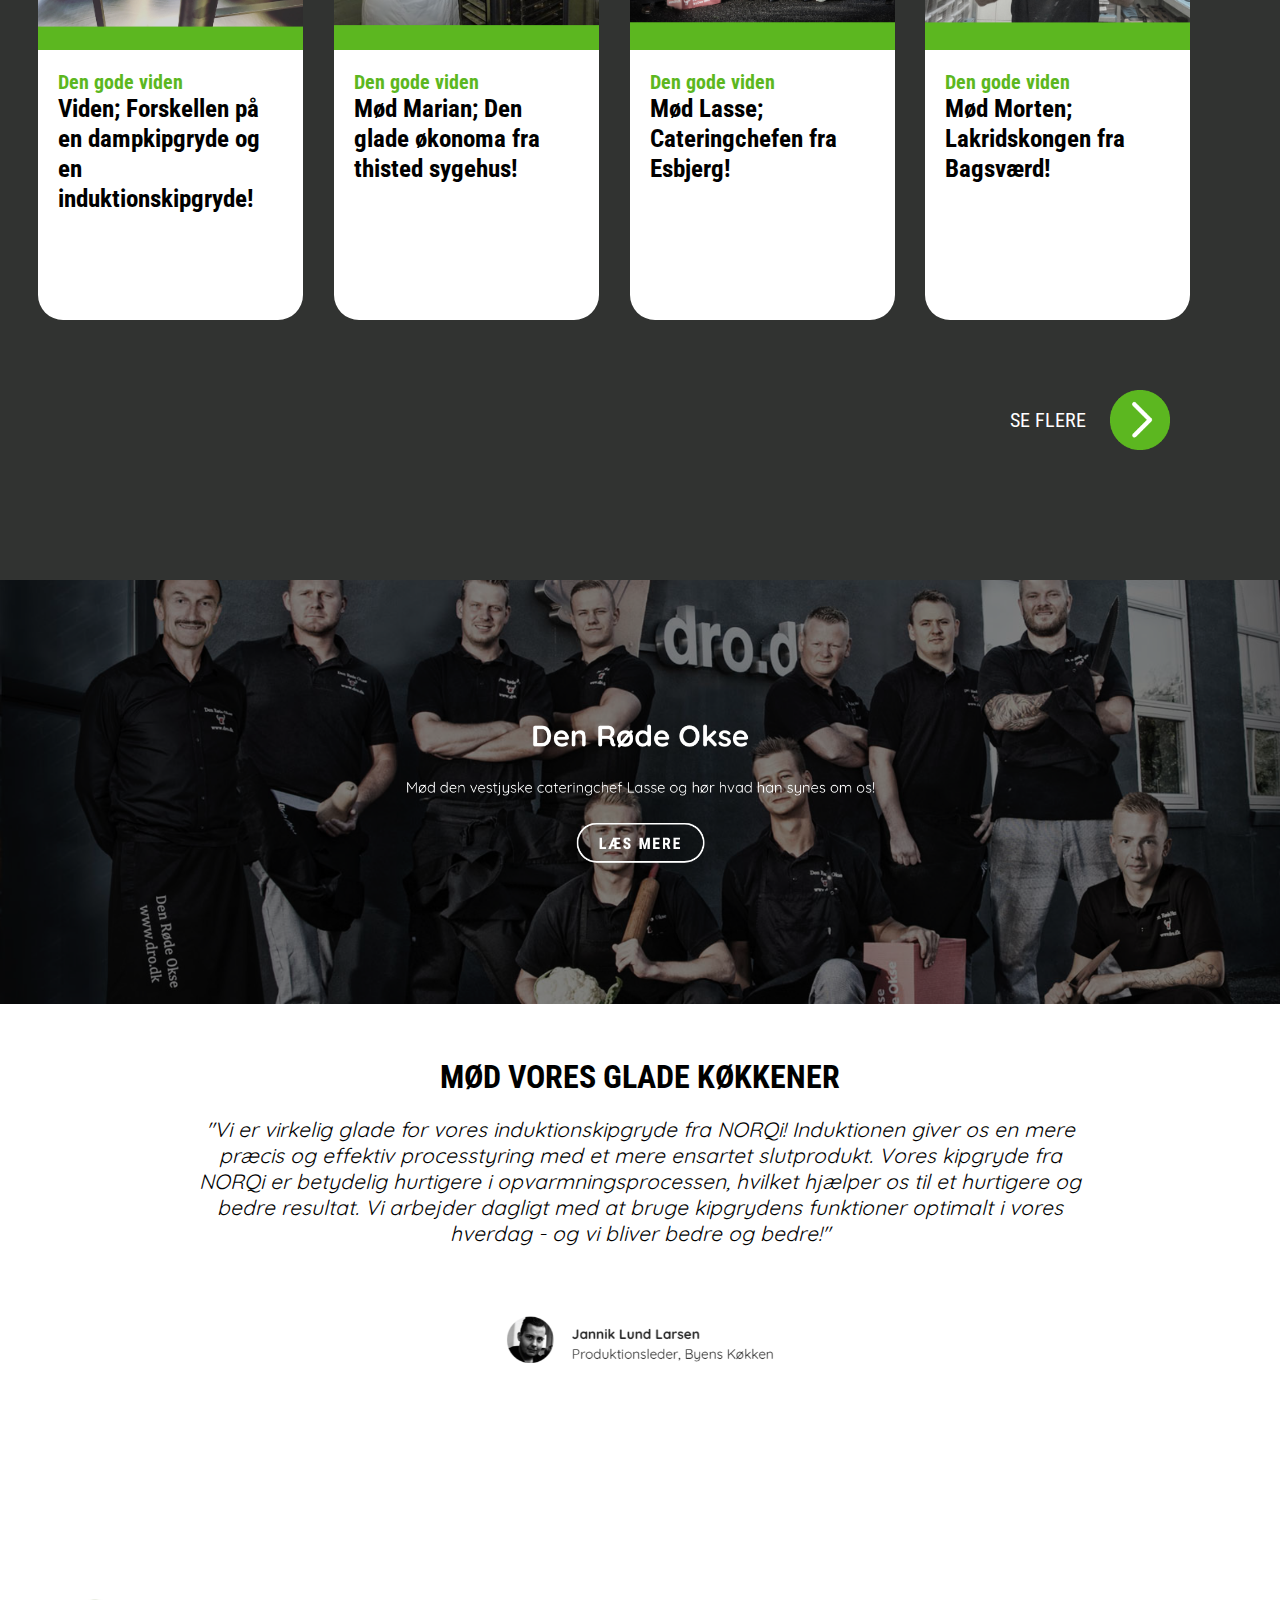
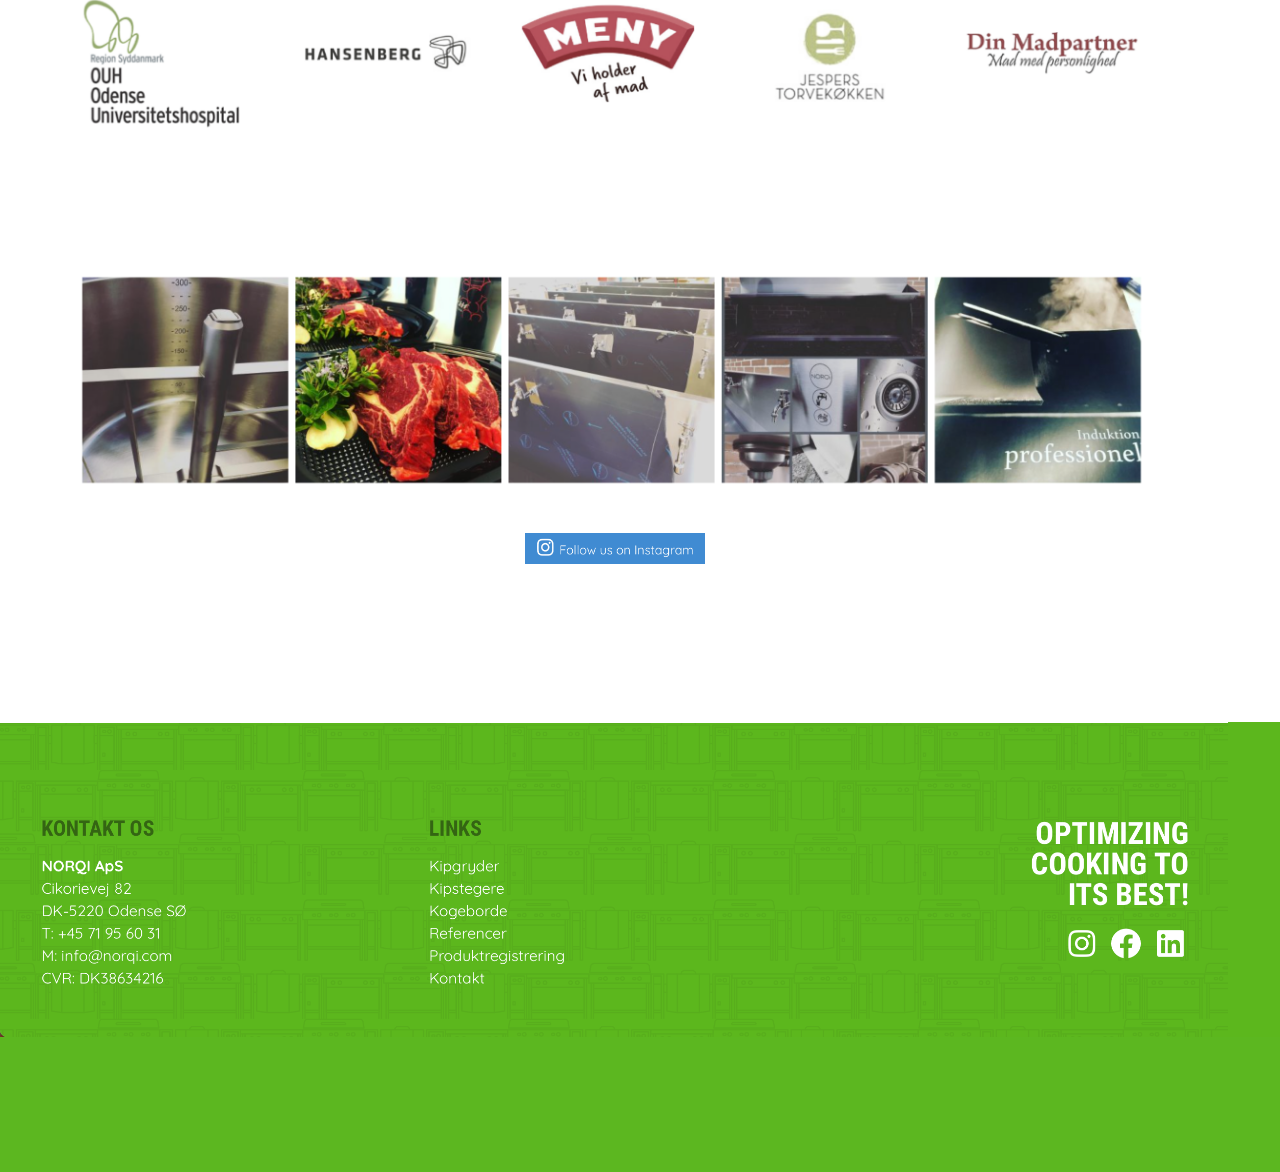
==== commit 8386d7b1: "resp" ====
--- a/index.html
+++ b/index.html
@@ -76,7 +76,7 @@
 
         <div class="hero-btn">
             <a href="brugermanual/index.html">
-                <button class="hero-button"><span>Se hvordan kipgryden fungerer</span></button>
+                <button class="hero-button"><span>Se vores 3D manual</span></button>
             </a>
         </div>
 
--- a/css/main.css
+++ b/css/main.css
@@ -171,6 +171,23 @@
     transform: rotate(45deg) translate(-5px, -5px);
 }
 
+@media only screen and (max-width: 550px) {
+    nav {
+        width: 50px;
+        height: 100vh;
+    }
+
+    .burger .line1,
+    .burger .line2,
+    .burger .line3 {
+        width: 30px;
+        height: 6px;
+        background-color: #fff;
+        border-radius: 1px;
+        margin-top: 5px;
+        margin-left: 10px;
+    }
+}
 /* END OF NAV BAR */
 
 
@@ -216,7 +233,7 @@
 
 .hero-btn {
     height: 60px;
-    width: 470px;
+    width: 320px;
     position: relative;
     margin: 0 auto;
     top: 650px;
@@ -225,7 +242,7 @@
 
 .hero-button {
     height: 60px;
-    width: 470px;
+    width: 320px;
     border-radius: 30px;
     background-color: #5CB720;
     border: none;
@@ -243,6 +260,61 @@
     font-weight: 600;
     background-color: #458a18;
 }
+
+@media only screen and (max-width: 1920px) and (min-width: 980px) {
+    .hero-title img {
+        width: 800px;
+        height: 800px;
+    }
+
+    .hero-btn {
+        top: 850px;
+    }
+}
+
+@media only screen and (max-width: 979px) {
+    .hero-title img {
+        width: 600px;
+        height: 600px;
+    }
+
+    .hero-btn {
+        top: 650px;
+    }
+
+    .herovid video {
+        height: 80%;
+    }
+}
+
+@media only screen and (max-width: 770px) {
+    .hero-title img {
+        width: 400px;
+        height: 400px;
+    }
+
+    .hero-btn {
+        top: 500px;
+    }
+
+    .herovid video {
+        height: 60%;
+    }
+}
+
+@media only screen and (max-width: 620px) {
+    .hero-btn {
+        height: 40px;
+        width: 250px;
+    }
+
+    .hero-button {
+        height: 40px;
+        width: 250px;
+        font-size: 12px;
+    }
+}
+
 /* END OF HERO SECTION */
 
 
@@ -409,7 +481,7 @@
 
 /* CASE SECTION */
 #cases {
-    height: 95vh;
+    height: 100vh;
     width: 100%;
     background-color: rgb(49, 51, 49);
 
@@ -512,7 +584,7 @@
     width: 100%;
     height: 27vh;
     float: left;
-    margin-bottom: 50px;
+    margin-bottom: 60px;
 }
 
 .statement-container h2 {
@@ -547,12 +619,12 @@
 /* CUSTOMERS SECTION */
 #customers {
     height: 28vh;
+    width: 90%;
+    margin: 0 auto;
+}
+
+.customers-container img {
     width: 95%;
-    margin: 0 auto;
-}
-
-.customers-container img {
-    height: 220px;
     margin: 0 auto;
 }
 /* END OF CUSTOMERS SECTION */
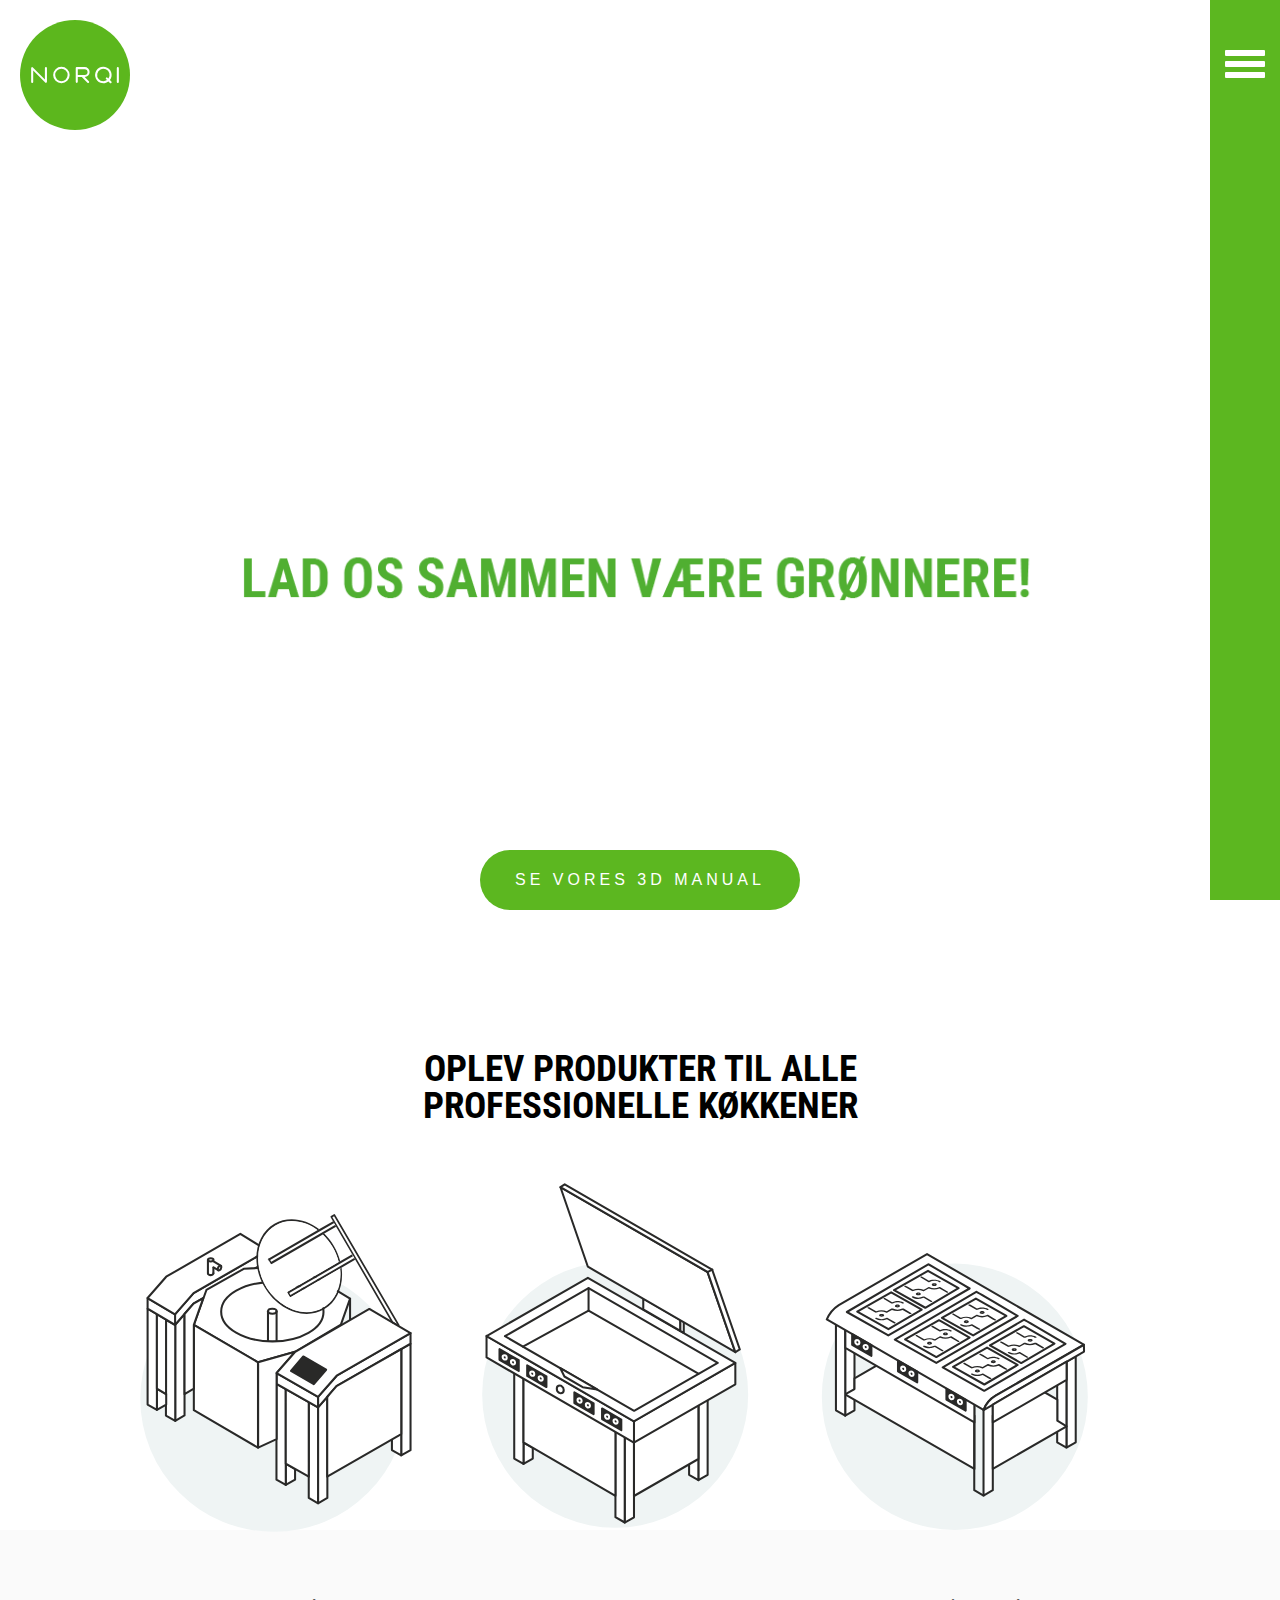
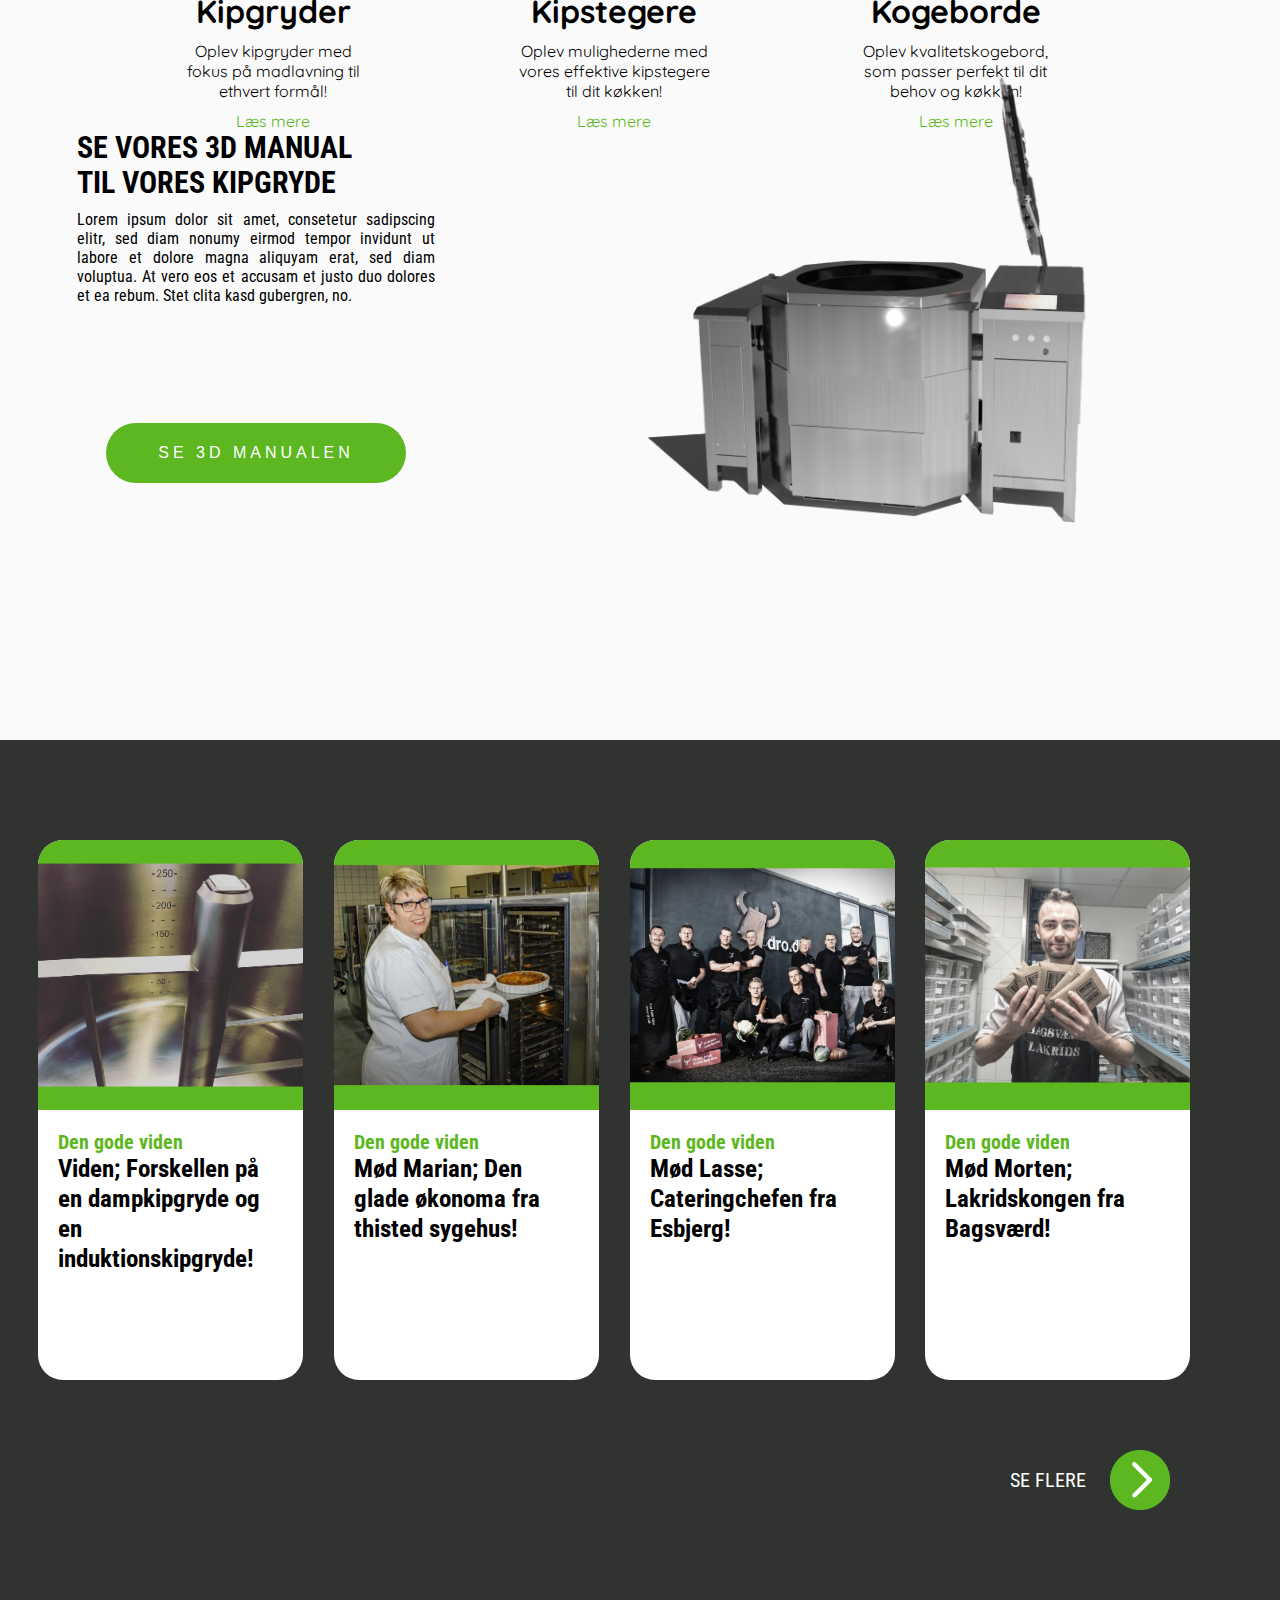
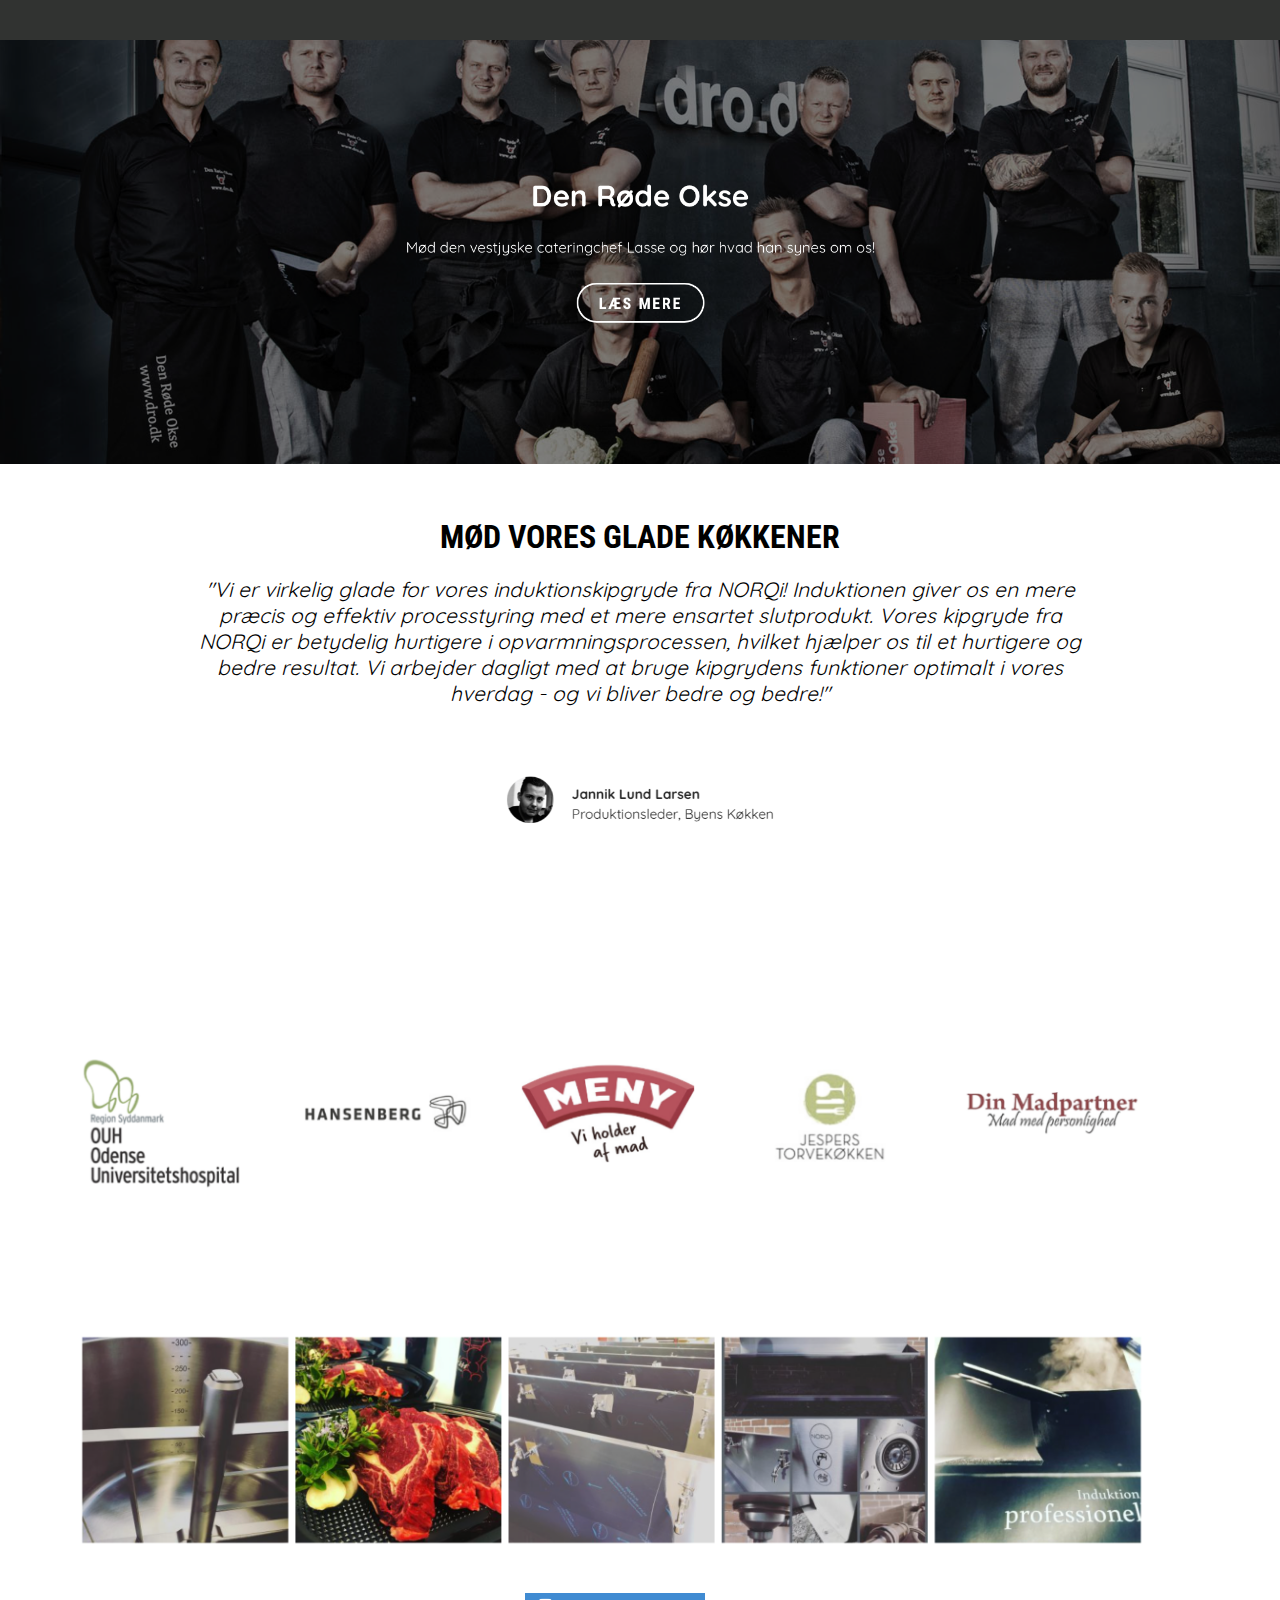
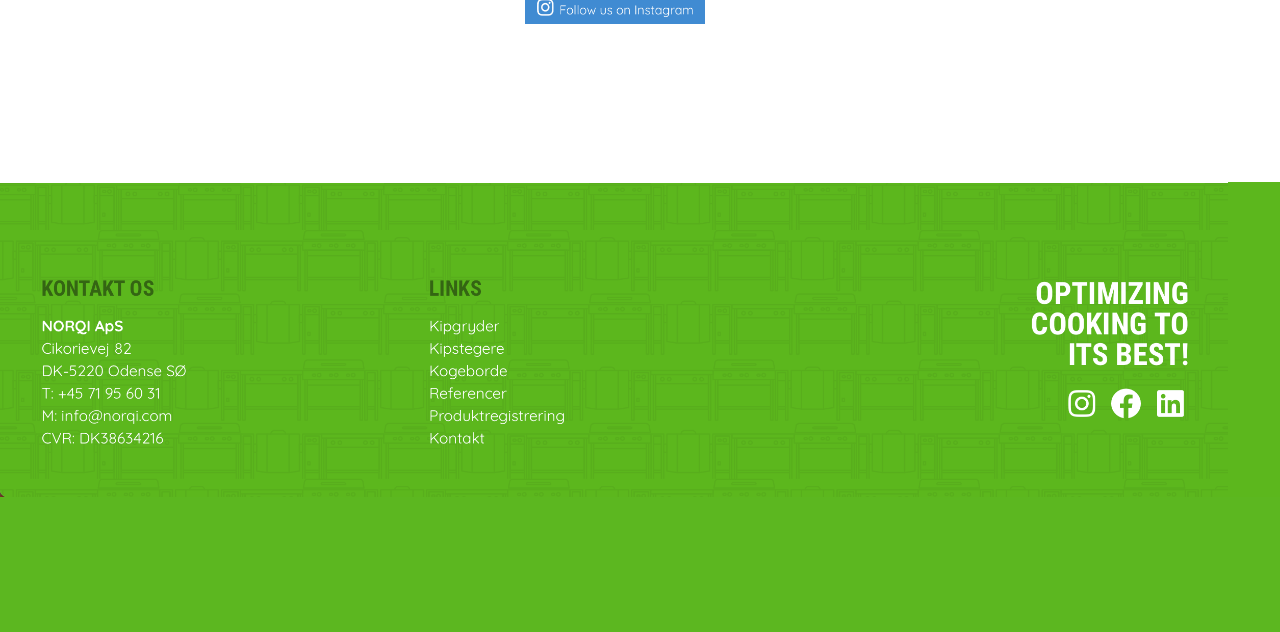
==== commit b6a1d2d0: "product sec resp done" ====
--- a/index.html
+++ b/index.html
@@ -94,51 +94,47 @@
         <div class="product-container">
             <div class="prod1">
                 <img src="img/icon_kipgryder.svg" alt="case 1">
+                <div class="product-text">
+                    <h1>
+                        Kipgryder
+                    </h1>
+                    <p>
+                        Oplev kipgryder med <br>fokus
+                        på madlavning til<br> ethvert formål!
+                    </p>
+                    <a href="https://norqi.wp.side-walk.dk/kipgryder/">Læs mere</a>
+                </div>
             </div>
 
             <div class="prod2">
                 <img src="img/icon_kipstegere.svg" alt="case 1">
+                <div class="product-text">
+                    <h1>
+                        Kipstegere
+                    </h1>
+                    <p>
+                        Oplev mulighederne med <br>vores
+                        effektive kipstegere <br>til dit køkken!
+                    </p>
+                    <a href="hhttps://norqi.wp.side-walk.dk/kipstegere/">Læs mere</a>
+                </div>
             </div>
 
             <div class="prod3">
                 <img src="img/icon_kogeborde.svg" alt="case 1">
-            </div>
-        </div>
-
-        <div class="product-text">
-            <div class="prod1">
-                <h1>
-                    Kipgryder
-                </h1>
-                <p>
-                    Oplev kipgryder med <br>fokus
-                    på madlavning til<br> ethvert formål!
-                </p>
-                <a href="https://norqi.wp.side-walk.dk/kipgryder/">Læs mere</a>
-            </div>
-
-            <div class="prod2">
-                <h1>
-                    Kipstegere
-                </h1>
-                <p>
-                    Oplev mulighederne med <br>vores
-                    effektive kipstegere <br>til dit køkken!
-                </p>
-                <a href="hhttps://norqi.wp.side-walk.dk/kipstegere/">Læs mere</a>
-            </div>
-
-            <div class="prod3">
-                <h1>
-                    Kogeborde
-                </h1>
-                <p>
-                    Oplev kvalitetskogebord, <br>som passer
-                    perfekt til dit <br>behov og køkken!
-                </p>
-                <a href="https://norqi.wp.side-walk.dk/kogeborde/">Læs mere</a>
-            </div>
-        </div>
+                <div class="product-text">
+                    <h1>
+                        Kogeborde
+                    </h1>
+                    <p>
+                        Oplev kvalitetskogebord, <br>som passer
+                        perfekt til dit <br>behov og køkken!
+                    </p>
+                    <a href="https://norqi.wp.side-walk.dk/kogeborde/">Læs mere</a>
+                </div>
+            </div>
+        </div>
+
     </section>
 
 
--- a/css/main.css
+++ b/css/main.css
@@ -220,7 +220,6 @@
 
 .hero-title {
     width: 100%;
-    height: 100%;
     position: absolute;
     text-align: center;
     margin-top: 80px;
@@ -273,6 +272,10 @@
 }
 
 @media only screen and (max-width: 979px) {
+    #hero {
+        height: 80vh;
+    }
+
     .hero-title img {
         width: 600px;
         height: 600px;
@@ -288,6 +291,10 @@
 }
 
 @media only screen and (max-width: 770px) {
+    #hero {
+        height: 60vh;
+    }
+    
     .hero-title img {
         width: 400px;
         height: 400px;
@@ -315,6 +322,54 @@
     }
 }
 
+@media only screen and (max-width: 560px) {
+    .hero-title img {
+        width: 350px;
+        height: 350px;
+    }
+    
+    .hero-btn {
+        top: 450px;
+    }
+}
+
+@media only screen and (max-width: 450px) {
+    #hero {
+        height: 50vh;
+    }
+    
+    .hero-title img {
+        width: 300px;
+        height: 300px;
+    }
+    
+    .hero-btn {
+        top: 400px;
+    }
+
+    .herovid video {
+        height: 50%;
+    }
+}
+
+@media only screen and (max-width: 400px) {
+    #hero {
+        height: 45vh;
+    }
+    
+    .hero-title img {
+        width: 250px;
+        height: 250px;
+    }
+    
+    .hero-btn {
+        top: 350px;
+    }
+
+    .herovid video {
+        height: 45%;
+    }
+}
 /* END OF HERO SECTION */
 
 
@@ -373,11 +428,7 @@
     height: 30vh;
     width: 80%;
     margin: 0px auto;
-    display: grid;
-    grid-template-columns: 1fr 1fr 1fr;
-    grid-template-rows: 100%;
-    position: relative;
-    top: -100px;
+    display: block;
     font-family: 'Quicksand', sans-serif;
     right: 2%;
 }
@@ -399,6 +450,124 @@
     text-decoration: underline;
 }
 
+@media only screen and (max-width: 1920px) {
+    #product-drawings {
+        height: 100vh;
+    }
+}
+
+@media only screen and (max-width: 1800px) {
+    #product-drawings {
+        height: 80vh;
+    }
+
+    .product-container {
+        height: 40vh;
+    }
+}
+
+@media only screen and (max-width: 1370px) {
+    #product-drawings {
+        height: 70vh;
+    }
+
+    .product-container {
+        height: 30vh;
+    }
+}
+
+@media only screen and (max-width: 1000px) {
+    #product-drawings {
+        height: 55vh;
+    }
+
+    .product-container {
+        height: 20vh;
+    }
+}
+
+@media only screen and (max-width: 979px) {
+    #product-drawings {
+        height: 45vh;
+    }
+    
+    .product-drawings-header {
+        padding-top: 50px;
+    }
+}
+
+@media only screen and (max-width: 700px) {
+    #product-drawings {
+        height: 45vh;
+    }
+
+    .product-container {
+        height: 15vh;
+    }
+}
+
+@media only screen and (max-width: 620px) {
+    #product-drawings {
+        height: 140vh;
+        width: 100%;
+        background-color: teal;
+    }
+    
+    .product-drawings-header {
+        height: 200px;
+        width: 340px;
+    }
+    
+    .product-container {
+        display: block;
+        margin-top: 150px;
+        background-color: teal;
+    }
+    
+    .prod1 {
+        float: left;
+        width: 100%;
+        height: 40vh;
+    }
+
+    .prod1 img {
+        width: 50%;
+    }
+    
+    .prod2 {
+        float: left;
+        width: 100%;
+        height: 40vh;
+    }
+
+    .prod2 img {
+        width: 50%;
+    }
+    
+    .prod3 {
+        float: left;
+        width: 100%;
+        height: 40vh;
+    }
+
+    .prod3 img {
+        width: 50%;
+    }
+
+    .product-text {
+        height: 15vh;
+    }
+}
+
+@media only screen and (max-width: 400px) {
+    .product-drawings-header {
+        width: 260px;
+    }
+
+    .product-container {
+        margin-top: 200px;
+    }
+}
 /* END OF PRODUCT DRAWING SECTION */
 
 
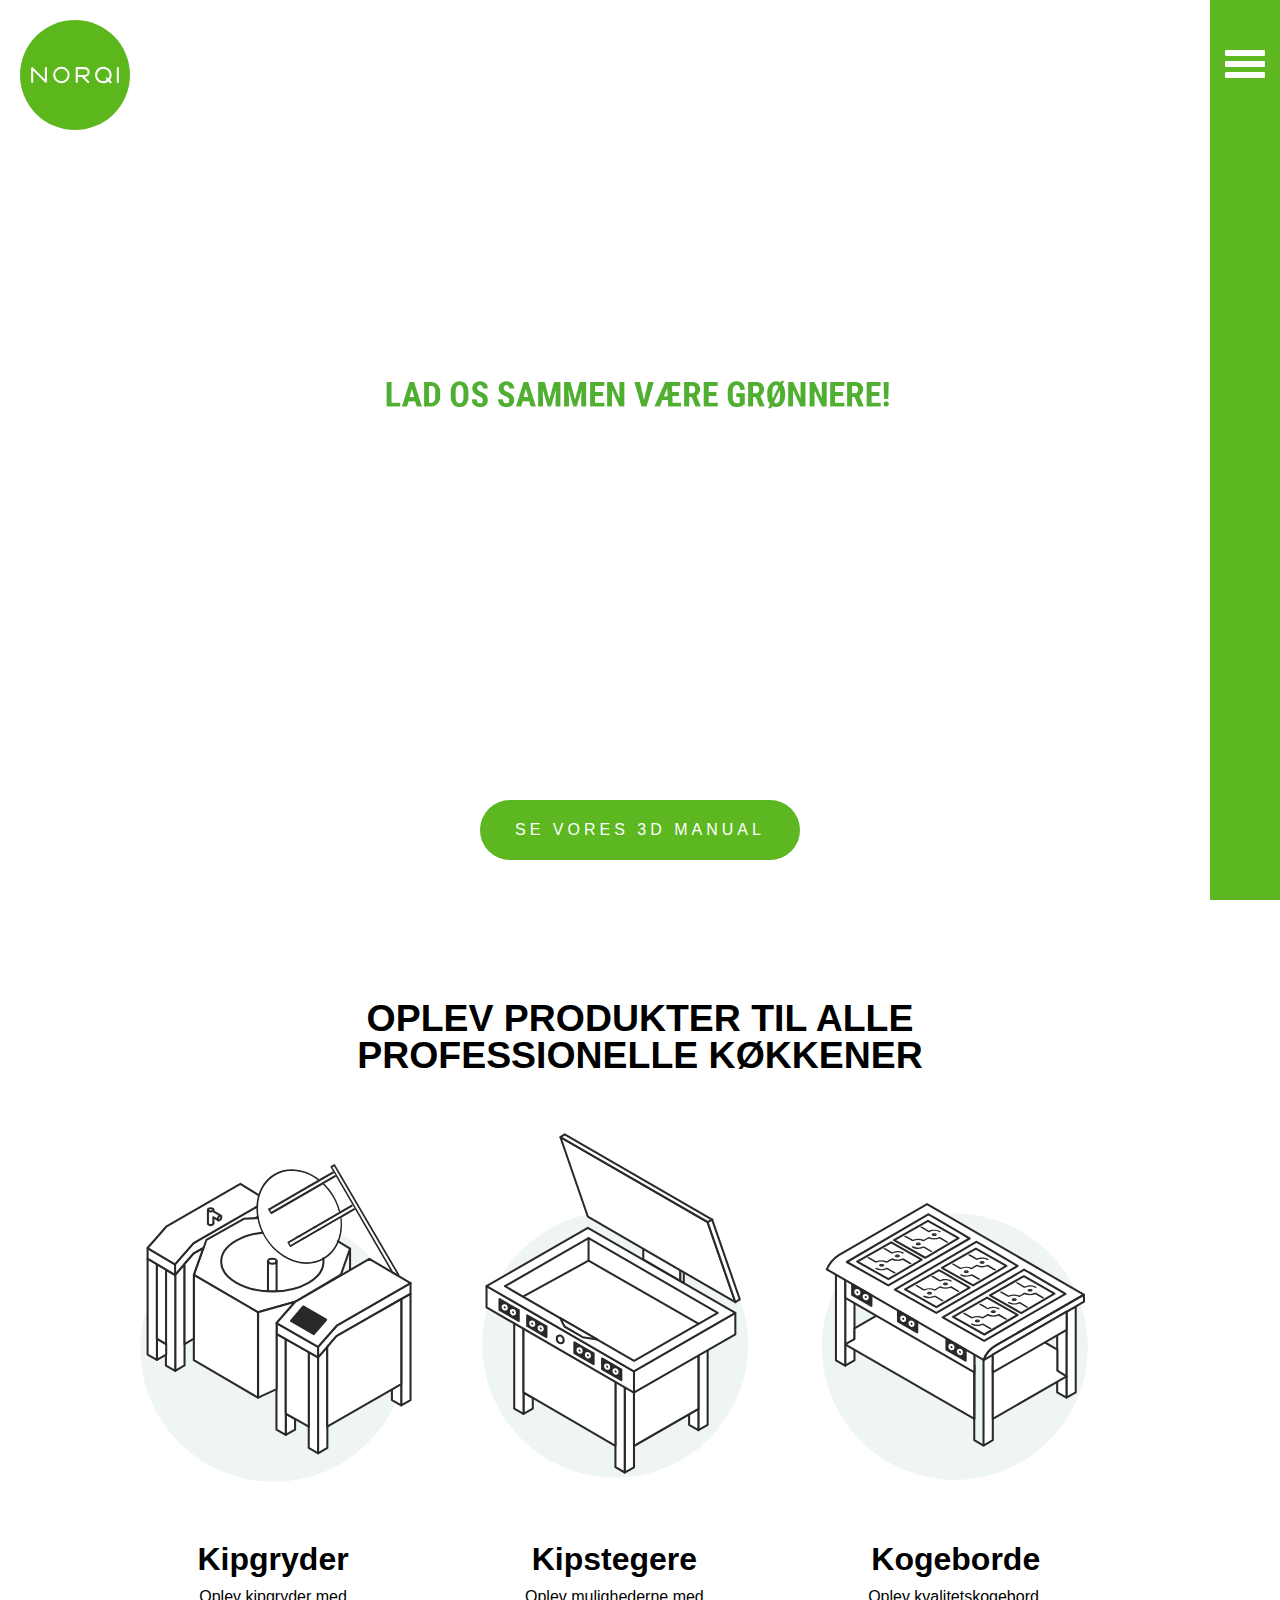
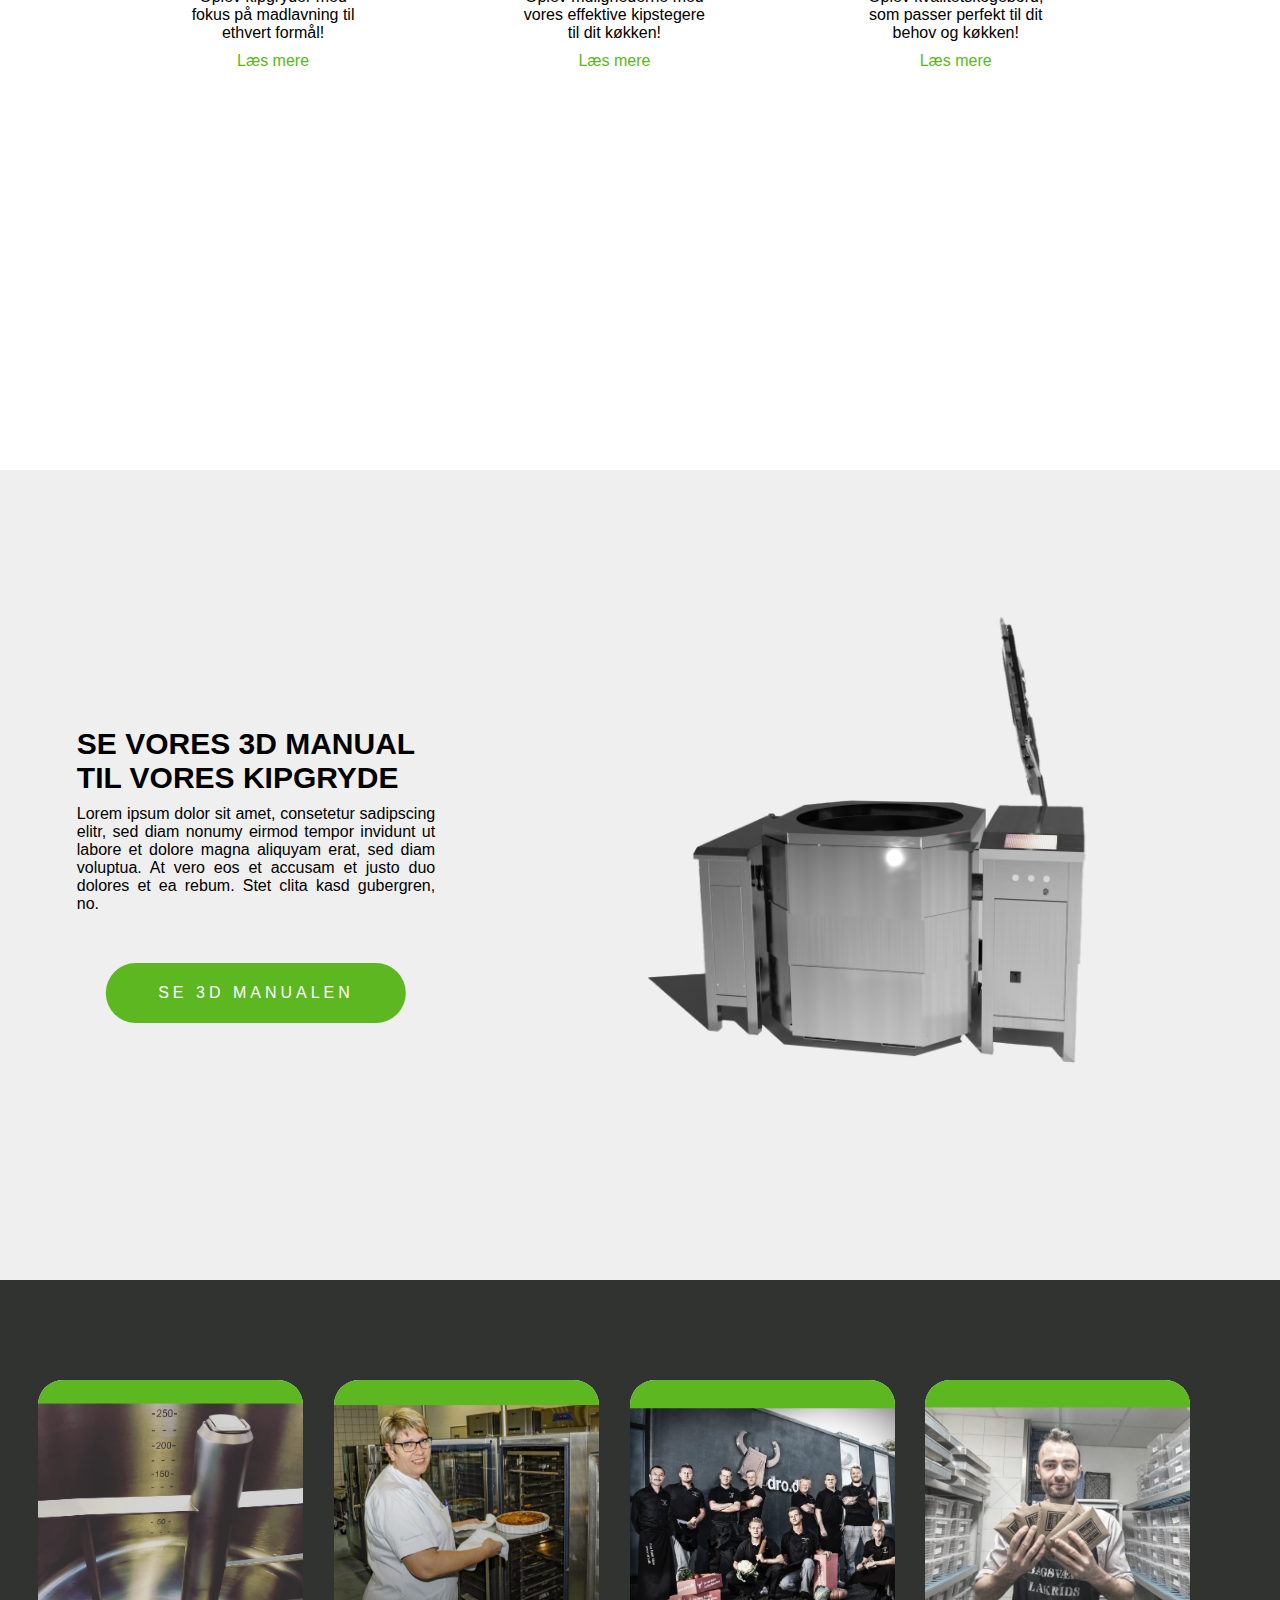
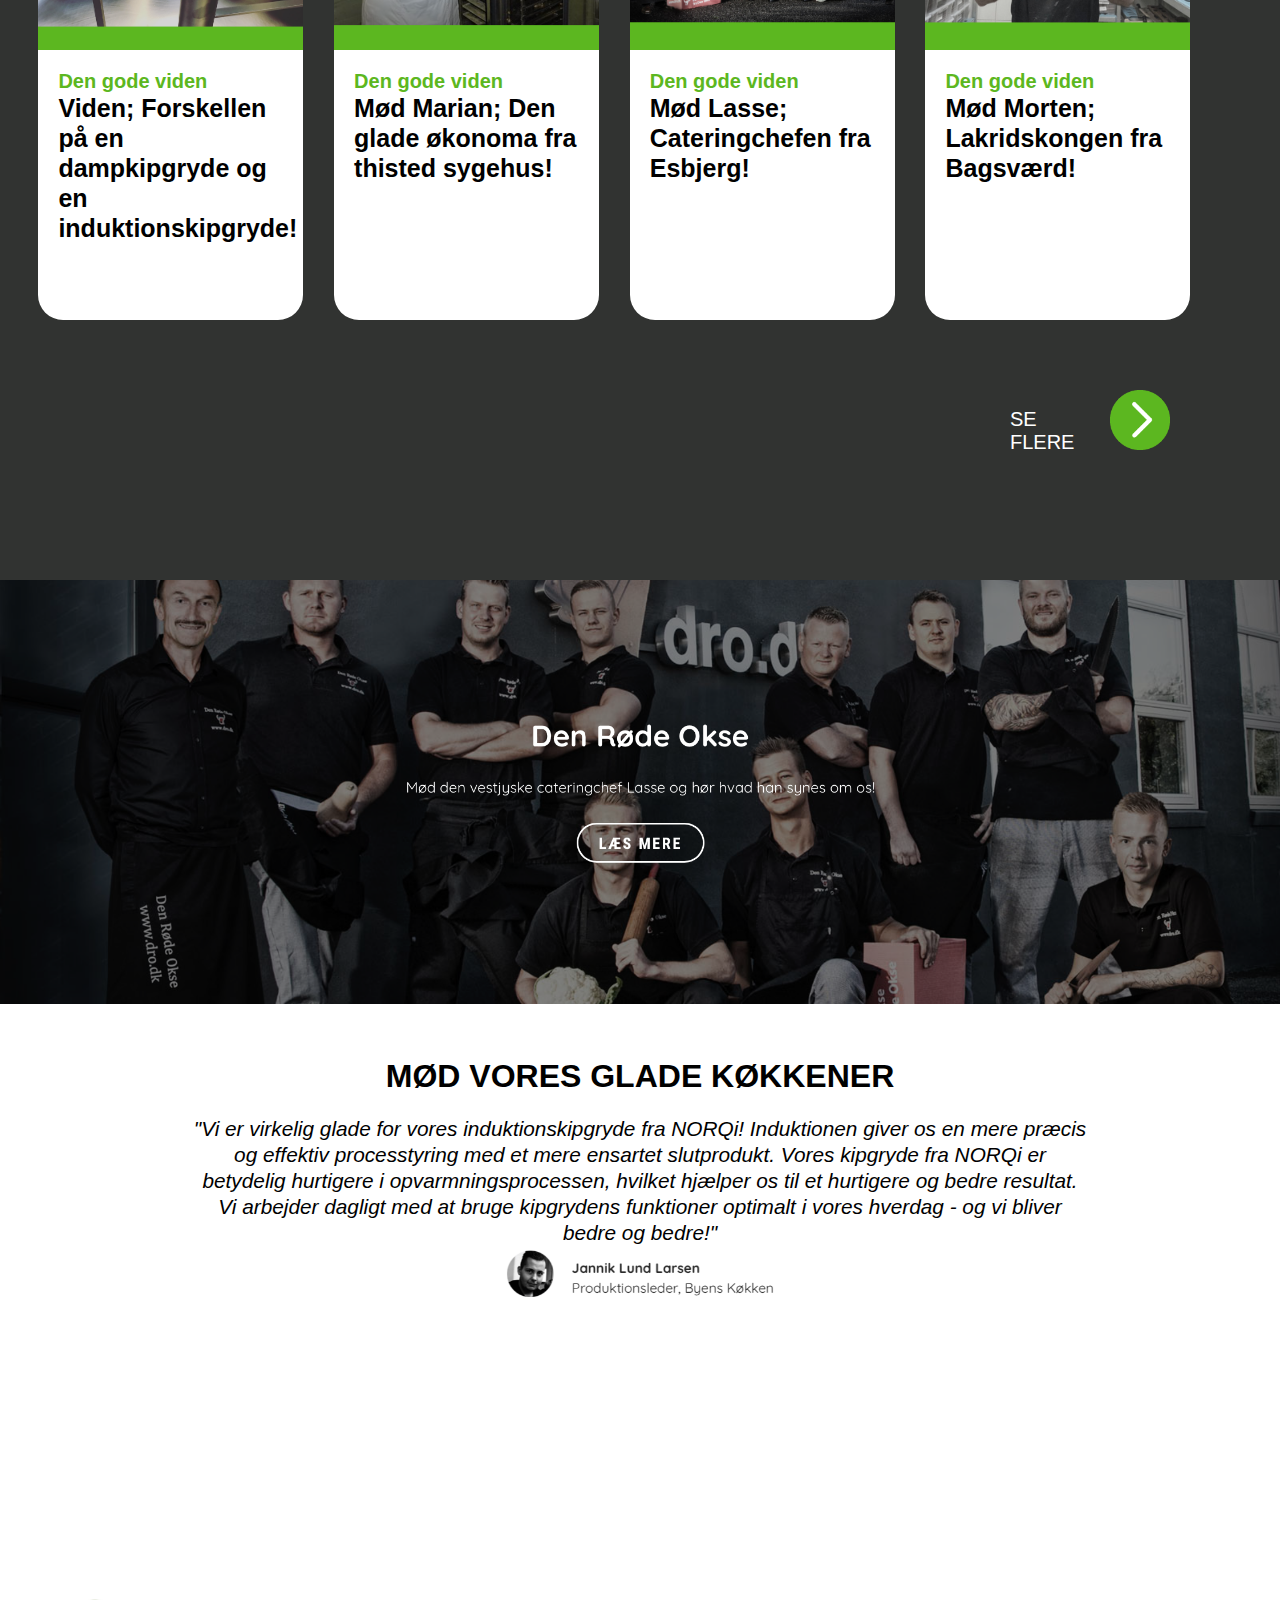
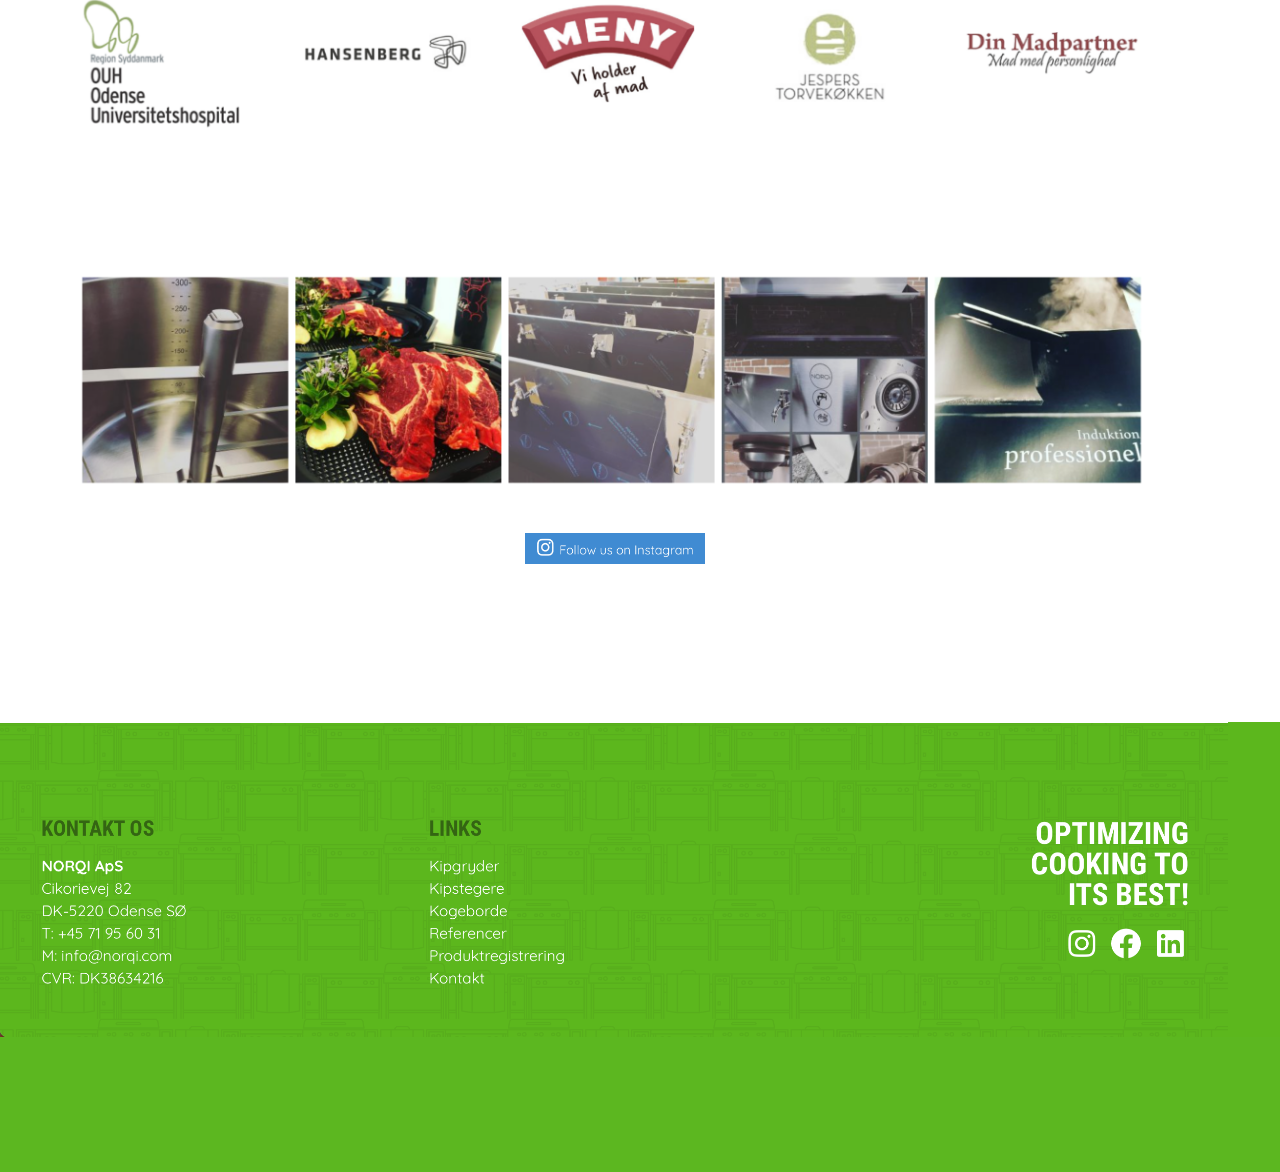
==== commit c2e23c10: "Fix af forside så den er responsiv og sidste rettelser til subpage" ====
--- a/index.html
+++ b/index.html
@@ -35,7 +35,7 @@
                 <a href="https://norqi.wp.side-walk.dk/produkter/">Produkter</a>
             </li>
             <li>
-                <a href="brugermanual/index.html">3D Brugermanual</a>
+                <a href="brugermanual.html">3D Brugermanual</a>
             </li>
             <li>
                 <a href="https://norqi.wp.side-walk.dk/support/">God viden</a>
@@ -67,7 +67,7 @@
         </div>
 
         <div class="herovid">
-            <video autoplay="" muted="" playsinline="" loop="" src="vid/herovid.mp4"></video>
+            <video autoplay="" muted="" playsinline="" loop="" src="video/herovid.mp4"></video>
         </div>
 
         <div class="hero-title">
@@ -75,7 +75,7 @@
         </div>
 
         <div class="hero-btn">
-            <a href="brugermanual/index.html">
+            <a href="brugermanual.html">
                 <button class="hero-button"><span>Se vores 3D manual</span></button>
             </a>
         </div>
@@ -143,6 +143,8 @@
 
         <div class="model-textbox">
             <div class="model-text">
+
+
                 <h1>
                     Se vores 3D manual <br>til vores kipgryde
                 </h1>
@@ -152,19 +154,24 @@
                     magna aliquyam erat, sed diam voluptua. At vero eos et
                     accusam et justo duo dolores et ea rebum. Stet clita kasd gubergren, no.
                 </p>
-            </div>
-
-            <div class="manual-btn">
-                <a href="manual.html">
-                    <button class="manual-button"><span>Se 3D manualen</span></button>
-                </a>
-            </div>
+
+                <div class="manual-btn">
+                    <a href="manual.html">
+                        <button class="manual-button"><span>Se 3D manualen</span></button>
+                    </a>
+                </div>
+
+            </div>
+
+
+
         </div>
 
         <div class="model-pic">
             <img src="img/kipgryde.png" alt="Kipgryde">
         </div>
 
+
     </section>
 
 
@@ -172,62 +179,62 @@
     <section id="cases">
 
         <div class="cases-container">
-            
+
             <a class="case" href="https://norqi.wp.side-walk.dk/viden-forskellen-paa-en-dampkipgryde-og-en-induktionskipgryde/">
-                    
-                    <div class="case-image">
-                        <img src="img/case1.png" alt="Case 1">
-                    </div>
-                
+
+                <div class="case-image">
+                    <img src="img/case1.png" alt="Case 1">
+                </div>
+
                 <div class="case-text">
                     <h4>Den gode viden</h4>
                     <h3>Viden; Forskellen på en dampkipgryde og en induktionskipgryde!</h3>
                 </div>
 
             </a>
-            
-            
+
+
             <a class="case" href="https://norqi.wp.side-walk.dk/moed-marian-en-glad-oekonoma-fra-thisted/">
-                    
-                    <div class="case-image">
-                        <img src="img/case2.png" alt="Case 2">
-                    </div>
-                
+
+                <div class="case-image">
+                    <img src="img/case2.png" alt="Case 2">
+                </div>
+
                 <div class="case-text">
                     <h4>Den gode viden</h4>
                     <h3>Mød Marian; Den glade økonoma fra thisted sygehus!</h3>
                 </div>
 
             </a>
-            
-            
+
+
             <a class="case" href="https://norqi.wp.side-walk.dk/moed-lasse-cateringchefen-fra-esbjerg/">
-                    
-                    <div class="case-image">
-                        <img src="img/case3.png" alt="Case 3">
-                    </div>
-                
+
+                <div class="case-image">
+                    <img src="img/case3.png" alt="Case 3">
+                </div>
+
                 <div class="case-text">
                     <h4>Den gode viden</h4>
                     <h3>Mød Lasse; Cateringchefen fra Esbjerg!</h3>
                 </div>
 
             </a>
-            
-            
+
+
             <a class="case" href="https://norqi.wp.side-walk.dk/moed-lakridskongen-morten/">
-                    
-                    <div class="case-image">
-                        <img src="img/case4.png" alt="Case 4">
-                    </div>
-                
+
+                <div class="case-image">
+                    <img src="img/case4.png" alt="Case 4">
+                </div>
+
                 <div class="case-text">
                     <h4>Den gode viden</h4>
                     <h3>Mød Morten; Lakridskongen fra Bagsværd!</h3>
                 </div>
 
             </a>
- 
+
         </div>
 
         <div class="case-btn-wrapper">
@@ -242,7 +249,7 @@
     <section id="statements">
 
         <div class="statement-img">
-           <a href="https://norqi.wp.side-walk.dk/moed-lasse-cateringchefen-fra-esbjerg/">
+            <a href="https://norqi.wp.side-walk.dk/moed-lasse-cateringchefen-fra-esbjerg/">
                 <img src="img/dro.png" alt="dro">
             </a>
         </div>
@@ -250,27 +257,30 @@
         <div class="statement-container">
             <h2>Mød vores glade køkkener</h2>
             <p>
-                <i>"Vi er virkelig glade for vores induktionskipgryde fra 
-                NORQi! Induktionen giver os en mere præcis og effektiv 
-                processtyring med et mere ensartet slutprodukt. Vores kipgryde 
-                fra NORQi er betydelig hurtigere i opvarmningsprocessen, 
-                hvilket hjælper os til et hurtigere og bedre resultat. 
-                Vi arbejder dagligt med at bruge kipgrydens funktioner 
-                optimalt i vores hverdag - og vi bliver bedre og bedre!"
+                <i>"Vi er virkelig glade for vores induktionskipgryde fra
+                    NORQi! Induktionen giver os en mere præcis og effektiv
+                    processtyring med et mere ensartet slutprodukt. Vores kipgryde
+                    fra NORQi er betydelig hurtigere i opvarmningsprocessen,
+                    hvilket hjælper os til et hurtigere og bedre resultat.
+                    Vi arbejder dagligt med at bruge kipgrydens funktioner
+                    optimalt i vores hverdag - og vi bliver bedre og bedre!"
                 </i>
             </p>
-        </div>
-
-        <div class="statement-dude">
-            <img src="img/dude.png" alt="statement">
-        </div>
+
+            <div class="statement-dude">
+                <img src="img/dude.png" alt="statement">
+            </div>
+
+        </div>
+
+
     </section>
 
 
     <section id="customers">
-        <div class="customers-container">
+
             <img src="img/kunder.png" alt="kunder">
-        </div>
+
     </section>
 
 
@@ -294,6 +304,4 @@
     </footer>
 
 </body>
-<script src="main.js" defer></script>
-
-</html>
+<script src="js/main.js" defer></script></html>
--- a/css/main.css
+++ b/css/main.css
@@ -2,16 +2,19 @@
 * {
     padding: 0;
     margin: 0;
+    font-family: 'roboto', sans-serif;
 }
 
 html {
     font-family: 'Roboto Condensed', sans-serif;
     height: 100%;
+    overflow-x: hidden;
 }
 
 body {
     scroll-behavior: smooth;
     font-style: normal;
+    overflow-x: hidden;
 }
 
 a {
@@ -21,6 +24,10 @@
 
 :root {
     --accent: #5cb720;
+}
+
+section {
+    position: relative;
 }
 
 /* END OF FUNDAMENTALS */
@@ -188,6 +195,7 @@
         margin-left: 10px;
     }
 }
+
 /* END OF NAV BAR */
 
 
@@ -197,6 +205,9 @@
 #hero {
     height: 100vh;
     width: 100%;
+    overflow-y: hidden;
+    position: relative;
+    overflow-x: hidden;
 }
 
 .logo-line {
@@ -212,10 +223,12 @@
 }
 
 .herovid video {
-    height: 110%;
+    height: 120%;
     min-width: 100%;
     position: absolute;
-    left: -2%;
+    top: 50%;
+    left: 50%;
+    transform: translate(-50%,-50%);
 }
 
 .hero-title {
@@ -226,16 +239,17 @@
 }
 
 .hero-title img {
-    width: 600px;
-    height: 600px;
+    width: 40%;
 }
 
 .hero-btn {
     height: 60px;
     width: 320px;
-    position: relative;
+    position: absolute;
     margin: 0 auto;
-    top: 650px;
+    bottom: 40px;
+    left: 50%;
+    transform: translateX(-50%);
     z-index: 2;
 }
 
@@ -260,14 +274,20 @@
     background-color: #458a18;
 }
 
-@media only screen and (max-width: 1920px) and (min-width: 980px) {
-    .hero-title img {
-        width: 800px;
-        height: 800px;
-    }
-
-    .hero-btn {
-        top: 850px;
+
+@media only screen and (max-width: 1250px) {
+    .herovid video {
+        height: 160%;
+        min-width: 130%;
+    }
+    .hero-button {
+        height: inherit;
+        width: inherit;
+        padding: 10px 20px;
+        font-size: 14px;
+        position: absolute;
+        left: 50%;
+        transform: translateX(-50%);
     }
 }
 
@@ -277,39 +297,31 @@
     }
 
     .hero-title img {
-        width: 600px;
-        height: 600px;
-    }
-
-    .hero-btn {
-        top: 650px;
-    }
-
-    .herovid video {
-        height: 80%;
-    }
+        width: 40%;
+    }
+
+
 }
 
 @media only screen and (max-width: 770px) {
     #hero {
-        height: 60vh;
-    }
-    
+        height: 70vh;
+    }
+
     .hero-title img {
-        width: 400px;
-        height: 400px;
-    }
-
-    .hero-btn {
-        top: 500px;
-    }
-
-    .herovid video {
-        height: 60%;
+        width: 45%;
+        height: inherit;
+    }
+    .hero-button {
+        bottom: 0;
     }
 }
 
 @media only screen and (max-width: 620px) {
+    #hero {
+        height: 65vh;
+    }
+
     .hero-btn {
         height: 40px;
         width: 250px;
@@ -320,16 +332,22 @@
         width: 250px;
         font-size: 12px;
     }
+
 }
 
 @media only screen and (max-width: 560px) {
+    #hero {
+        height: 65vh;
+    }
+
     .hero-title img {
-        width: 350px;
-        height: 350px;
-    }
-    
-    .hero-btn {
-        top: 450px;
+        width: 60%;
+        height: inherit;
+    }
+
+    .herovid video {
+        height: 150%;
+        min-width: 175%;
     }
 }
 
@@ -337,12 +355,12 @@
     #hero {
         height: 50vh;
     }
-    
+
     .hero-title img {
         width: 300px;
         height: 300px;
     }
-    
+
     .hero-btn {
         top: 400px;
     }
@@ -356,12 +374,12 @@
     #hero {
         height: 45vh;
     }
-    
+
     .hero-title img {
         width: 250px;
         height: 250px;
     }
-    
+
     .hero-btn {
         top: 350px;
     }
@@ -370,6 +388,7 @@
         height: 45%;
     }
 }
+
 /* END OF HERO SECTION */
 
 
@@ -384,7 +403,7 @@
     width: 600px;
     text-align: center;
     margin: 0 auto;
-    padding-top: 150px;
+    padding-top: 100px;
     padding-bottom: -10px;
     position: relative;
     text-transform: uppercase;
@@ -450,47 +469,14 @@
     text-decoration: underline;
 }
 
-@media only screen and (max-width: 1920px) {
-    #product-drawings {
-        height: 100vh;
-    }
-}
-
-@media only screen and (max-width: 1800px) {
-    #product-drawings {
-        height: 80vh;
-    }
-
-    .product-container {
-        height: 40vh;
-    }
-}
-
-@media only screen and (max-width: 1370px) {
-    #product-drawings {
-        height: 70vh;
-    }
-
-    .product-container {
-        height: 30vh;
-    }
-}
-
-@media only screen and (max-width: 1000px) {
-    #product-drawings {
-        height: 55vh;
-    }
-
-    .product-container {
-        height: 20vh;
-    }
+
 }
 
 @media only screen and (max-width: 979px) {
     #product-drawings {
-        height: 45vh;
-    }
-    
+        height: 65vh;
+    }
+
     .product-drawings-header {
         padding-top: 50px;
     }
@@ -498,56 +484,47 @@
 
 @media only screen and (max-width: 700px) {
     #product-drawings {
-        height: 45vh;
-    }
-
-    .product-container {
-        height: 15vh;
-    }
-}
-
-@media only screen and (max-width: 620px) {
-    #product-drawings {
-        height: 140vh;
-        width: 100%;
-        background-color: teal;
-    }
-    
+        height: 270vh;
+    }
+
     .product-drawings-header {
         height: 200px;
         width: 340px;
     }
-    
+
     .product-container {
         display: block;
         margin-top: 150px;
-        background-color: teal;
-    }
-    
+        height: initial;
+    }
+
     .prod1 {
         float: left;
         width: 100%;
-        height: 40vh;
+        height: initial;
+        margin-bottom: 25px;
     }
 
     .prod1 img {
         width: 50%;
     }
-    
+
     .prod2 {
         float: left;
         width: 100%;
-        height: 40vh;
+        height: initial;
+        margin-bottom: 25px;
     }
 
     .prod2 img {
         width: 50%;
     }
-    
+
     .prod3 {
         float: left;
         width: 100%;
-        height: 40vh;
+        height: initial;
+        margin-bottom: 25px;
     }
 
     .prod3 img {
@@ -555,19 +532,23 @@
     }
 
     .product-text {
-        height: 15vh;
-    }
-}
-
-@media only screen and (max-width: 400px) {
-    .product-drawings-header {
-        width: 260px;
-    }
-
-    .product-container {
-        margin-top: 200px;
-    }
-}
+        height: inherit;
+    }
+}
+
+
+@media only screen and (max-width: 600px) {
+    #product-drawings {
+        height: 250vh;
+    }
+}
+
+@media only screen and (max-width: 500px) {
+    #product-drawings {
+        height: 230vh;
+    }
+}
+
 /* END OF PRODUCT DRAWING SECTION */
 
 
@@ -576,19 +557,24 @@
 #manual-section {
     height: 90vh;
     width: 100%;
-    background-color: #fafafa;
+    background-color: #efefef;
+    position: relative;
 }
 
 .model-textbox {
     float: left;
     height: 100%;
     width: 40%;
-}
+    position: relative;
+}
+
 
 .model-text {
-    height: 30%;
     width: 70%;
-    margin: 200px auto 0 auto;
+    position: absolute;
+    top: 50%;
+    left: 50%;
+    transform: translate(-50%, -50%);
 }
 
 .model-text h1 {
@@ -633,6 +619,7 @@
     height: 100%;
     width: 60%;
     position: relative;
+
 }
 
 .model-pic img {
@@ -641,6 +628,50 @@
     transform: translate(-50%, -50%);
     top: 45%;
     left: 50%;
+}
+
+@media only screen and (max-width: 979px) {
+    #manual-section {
+        height: 100vh;
+    }
+
+    .model-textbox {
+        width: 100%;
+        height: 50%;
+        position: absolute;
+        top: 50%;
+    }
+
+    .model-pic {
+        width: 100%;
+        height: 50%;
+        position: absolute;
+        margin-top: 20px;
+    }
+
+    .model-pic img {
+        width: 40%;
+        position: absolute;
+        transform: translate(-50%, -50%);
+        top: 45%;
+        left: 50%;
+    }
+    
+    .manual-button {
+    height: 40px;
+    width: 250px;
+    font-size: 12px;
+        position: absolute;
+        left: 50%;
+        transform: translateX(-50%);
+    }
+}
+
+
+@media only screen and (max-width: 768px) {
+    .model-pic img {
+        width: 60%;
+    }
 }
 
 /* END OF MANUAL SECTION */
@@ -696,12 +727,12 @@
     padding: 20px;
 }
 
-.case-text  h4 {
+.case-text h4 {
     color: var(--accent);
     font-size: 20px;
 }
 
-.case-text  h3 {
+.case-text h3 {
     font-size: 25px;
     line-height: 1.2;
 }
@@ -729,6 +760,59 @@
     width: 60px;
     float: left;
 }
+
+@media only screen and (max-width: 979px) {
+    #cases {
+        height: 150vh;
+    }
+
+    .cases-container {
+        flex-wrap: wrap;
+        justify-content: space-evenly;
+    }
+
+    .case {
+        width: 35%;
+        margin-bottom: 20px;
+    }
+
+    .case-btn-wrapper {
+        height: initial;
+        width: initial;
+        bottom: 0;
+        margin-top: 0;
+    }
+
+    .case-btn-wrapper p {
+        height: initial;
+        padding-top: 0;
+        width: 90px;
+    }
+
+    .case-btn-wrapper img {
+        width: 40px;
+        transform: translateY(-25%);
+    }
+}
+
+
+
+
+@media only screen and (max-width: 979px) {
+    #cases {
+    height: 250vh;
+}
+    .case {
+        width: 75%;
+        margin-bottom: 50px;
+        height: 80%;
+    }
+    .case-btn-wrapper {
+        bottom: 40px;
+    }
+}
+
+
 /* END OF CASE SECTION */
 
 
@@ -745,8 +829,8 @@
     float: left;
 }
 
-.statement-img img{
-    max-width: 100%;  
+.statement-img img {
+    max-width: 100%;
 }
 
 .statement-container {
@@ -780,6 +864,43 @@
 .statement-dude img {
     width: 300px;
 }
+
+@media only screen and (max-width: 979px) {
+
+    .statement-container {
+        height: inherit;
+    }
+
+    .statement-dude {
+        margin-top: 25px;
+    }
+}
+
+@media only screen and (max-width: 979px) {
+
+    .statement-container h2 {
+        max-width: 75%;
+        position: relative;
+        left: 50%;
+        transform: translateX(-50%);
+    }
+    
+    .statement-container p {
+        font-size: 16px;
+    }
+    
+    #statements {
+        height: 90vh;
+    }
+}
+
+
+
+
+
+
+
+
 /* END OF STATEMENT SECTION */
 
 
@@ -790,12 +911,24 @@
     height: 28vh;
     width: 90%;
     margin: 0 auto;
-}
-
-.customers-container img {
+    position: relative;
+}
+
+#customers img {
     width: 95%;
     margin: 0 auto;
 }
+
+@media only screen and (max-width: 979px) {
+    #customers img {
+        position: absolute;
+        top: 50%;
+        left: 50%;
+        width: 90%;
+        transform: translate(-50%, -50%);
+    }
+}
+
 /* END OF CUSTOMERS SECTION */
 
 
@@ -811,7 +944,7 @@
 }
 
 .ig-gallery img {
-    max-width: 95%; 
+    max-width: 95%;
     margin: 0 auto;
 }
 
@@ -821,9 +954,25 @@
 }
 
 .ig-btn img {
-    max-width: 180px; 
+    max-width: 180px;
     margin: 0 auto;
 }
+
+@media only screen and (max-width: 979px) {
+    #instagram-gallery {
+        height: inherit;
+    }
+    .ig-gallery {
+        height: 150px;
+        position: relative;
+    }
+    .ig-gallery img {
+        position: absolute;
+        top: 0;
+        left: 0;
+    }
+}
+
 /* END OF INSTAGRAM SECTION */
 
 
@@ -838,9 +987,439 @@
 .footer-img img {
     width: 100%;
 }
+
 /* END OF FOOTER SECTION */
 
 
-/* STYLEGUIDE */
-
-/* END OF STYLEGUIDE */
+
+
+
+
+
+
+/* Manual Subpage starts here */
+
+video {
+    width: 100%;
+}
+
+#POI-video-container {
+    height: 100vh;
+    overflow: hidden;
+    position: relative;
+}
+
+
+/* Point Of Interest */
+.POI {
+    height: 20px;
+    width: 20px;
+    border: 3px solid var(--accent);
+    position: absolute;
+    border-radius: 20px;
+    transition: .2s;
+    box-shadow: 0 0 10px var(--accent);
+    cursor: pointer;
+    background: rgba(255, 255, 255, 1);
+    z-index: 2;
+}
+
+.POI:hover {
+    background: var(--accent);
+}
+
+.POI:hover p {
+    color: #FFF;
+}
+
+.POI p {
+    position: absolute;
+    transform: translate(-50%, -50%);
+    top: 50%;
+    left: 50%;
+    color: var(--accent);
+    transition: .2s;
+    font-weight: bold;
+}
+
+.POI.one {
+    left: 70%;
+    top: 46%;
+}
+
+.POI.two {
+    left: 72%;
+    top: 54%;
+}
+
+.POI.three {
+    left: 60%;
+    top: 41%;
+}
+
+.POI.four {
+    left: 70%;
+    top: 76%;
+}
+
+.POI.five {
+    left: 46%;
+    top: 56%;
+}
+
+.POI.hidden {
+    opacity: 0;
+}
+
+.POI.faq {
+    height: 40px;
+    width: 40px;
+    border-radius: 50px;
+    right: 110px;
+    bottom: 40px;
+}
+
+#POI-video-container video {
+    position: absolute;
+    top: 52%;
+    left: 50%;
+    transform: translate(-50%, -50%);
+}
+
+#infobox {
+    position: absolute;
+    width: 30vw;
+    opacity: 0;
+    transition: 0.5s ease-in-out;
+    background: #FFF;
+    height: calc(100vh - 150px);
+    padding: 75px;
+    overflow-y: scroll;
+    transform: translateX(-50vw);
+}
+
+#infobox.active {
+    opacity: 1;
+    transform: translateX(0);
+}
+
+#infobox span {
+    font-family: 'Inconsolata', monospace;
+    color: var(--accent);
+    font-size: 30px;
+}
+
+#infobox h2 {
+    margin-bottom: 25px;
+}
+
+#infobox p {
+    color: #414141;
+    font-size: 14px;
+    line-height: 23px;
+}
+
+#infobox .cross {
+    height: 20px;
+    margin-bottom: 50px;
+    cursor: pointer;
+}
+
+#infobox::-webkit-scrollbar {
+    width: 10px;
+    /* width of the entire scrollbar */
+}
+
+#infobox::-webkit-scrollbar-track {
+    background: #e6e6e6;
+    /* color of the tracking area */
+}
+
+#infobox::-webkit-scrollbar-thumb {
+    background-color: var(--accent);
+    /* color of the scroll thumb */
+    border-radius: 20px;
+    /* roundness of the scroll thumb */
+    border: 3px solid #e6e6e6;
+    /* creates padding around scroll thumb */
+}
+
+.alert-box {
+    background: #e6e6e6;
+    padding: 10px;
+    padding-bottom: 10px !important;
+    position: relative;
+    margin-bottom: 20px;
+}
+
+.alert-box img {
+    max-width: 50px;
+    float: left;
+    margin-right: 10px;
+    position: absolute;
+    top: 50%;
+    transform: translateY(-50%);
+}
+
+.alert-box p {
+    position: relative;
+    max-width: 80%;
+    left: 70px;
+}
+
+#infobox img:not(.cross) {
+    width: 100%;
+    margin-bottom: 20px;
+}
+
+#infobox ol {
+    list-style: none;
+    counter-reset: item;
+}
+
+#infobox li {
+    counter-increment: item;
+    margin-bottom: 5px;
+    font-size: 12px;
+}
+
+#infobox ol li:before {
+    margin-right: 10px;
+    content: counter(item);
+    background: var(--accent);
+    border-radius: 100%;
+    color: white;
+    padding: 3px;
+    font-size: 12px;
+    width: 1.2em;
+    text-align: center;
+    display: inline-block;
+}
+
+.info-dropdown-header {
+    width: 100%;
+    background: var(--accent);
+    padding: 15px;
+    color: #FFF;
+    font-size: 17px;
+    box-sizing: border-box;
+    font-weight: bold;
+    border-top-left-radius: 15px;
+    border-top-right-radius: 15px;
+    cursor: pointer;
+    position: relative;
+    margin-top: 20px;
+}
+
+.info-dropdown-content {
+    padding: 10px;
+    background: #f2f2f2;
+    display: none;
+    height: 0px;
+    transition: .2s;
+    opacity: 0;
+}
+
+ol.two-columns {
+    -moz-column-count: 2;
+    -moz-column-gap: 20px;
+    -webkit-column-count: 2;
+    -webkit-column-gap: 20px;
+    column-count: 2;
+    column-gap: 20px;
+}
+
+.info-dropdown-content.active {
+    display: block;
+    height: auto;
+    opacity: 1;
+}
+
+.dropdown-arrow {
+    width: 20px !important;
+    position: absolute;
+    right: 15px;
+    transition: .2s;
+    transform: rotate(180deg);
+}
+
+.dropdown-arrow.active {
+    transform: rotate(0);
+}
+
+
+@media only screen and (max-width: 1030px) and (min-width: 769px) {
+
+    #POI-video-container video {
+        top: 0%;
+        transform: translate(-50%, 0);
+        width: 140%;
+    }
+
+    .POI.one {
+        left: 82%;
+        top: 46%;
+    }
+
+    .POI.two {
+        left: 82%;
+        top: 53%;
+    }
+
+    .POI.three {
+        left: 65%;
+        top: 41%;
+    }
+
+    .POI.four {
+        left: 79%;
+        top: 70%;
+    }
+
+    .POI.five {
+        left: 45%;
+        top: 54%;
+    }
+
+
+
+
+
+}
+
+
+
+
+
+
+
+
+
+
+
+@media only screen and (max-width: 768px) and (min-width: 651px) {
+
+    #POI-video-container video {
+        top: 0%;
+        transform: translate(-50%, 0);
+    }
+
+    #infobox {
+        width: 100vw;
+        height: 0;
+        top: 26%;
+        box-sizing: border-box;
+    }
+
+    #infobox.active {
+        width: 100vw;
+        height: 75%;
+        top: 25%;
+        box-sizing: border-box;
+    }
+
+    #infobox *:last-child {
+        padding-bottom: 0;
+    }
+
+    .POI.one {
+        left: 71%;
+        top: 26%;
+    }
+
+    .POI.two {
+        left: 72%;
+        top: 34%;
+    }
+
+    .POI.three {
+        left: 57%;
+        top: 22%;
+    }
+
+
+
+
+}
+
+
+@media only screen and (max-width: 650px) and (min-width: 481px) {
+    .POI.one {
+        left: 72%;
+        top: 47%;
+    }
+
+    .POI.two {
+        left: 72%;
+        top: 54%;
+    }
+
+    .POI.three {
+        left: 57%;
+        top: 44%;
+    }
+}
+
+
+@media only screen and (max-width: 480px) {
+
+    nav {
+        background-color: transparent !important;
+    }
+
+    .nav-active {
+        background-color: #303030 !important;
+    }
+
+    #POI-video-container video {
+        top: 0%;
+        transform: translate(-50%, 0);
+    }
+
+    #infobox {
+        width: 100vw;
+        height: 0;
+        top: 26%;
+        box-sizing: border-box;
+    }
+
+    #infobox.active {
+        width: 100vw;
+        height: 75%;
+        top: 25%;
+        box-sizing: border-box;
+    }
+
+    #infobox *:last-child {
+        padding-bottom: 0;
+    }
+
+    .POI.one {
+        left: 70%;
+        top: 10%;
+    }
+
+    .POI.two {
+        left: 72%;
+        top: 14%;
+    }
+
+    .POI.three {
+        left: 57%;
+        top: 8%;
+    }
+
+    .POI.four {
+        left: 66%;
+        top: 17%;
+    }
+
+    .POI.five {
+        left: 43%;
+        top: 13%;
+    }
+
+
+
+
+}
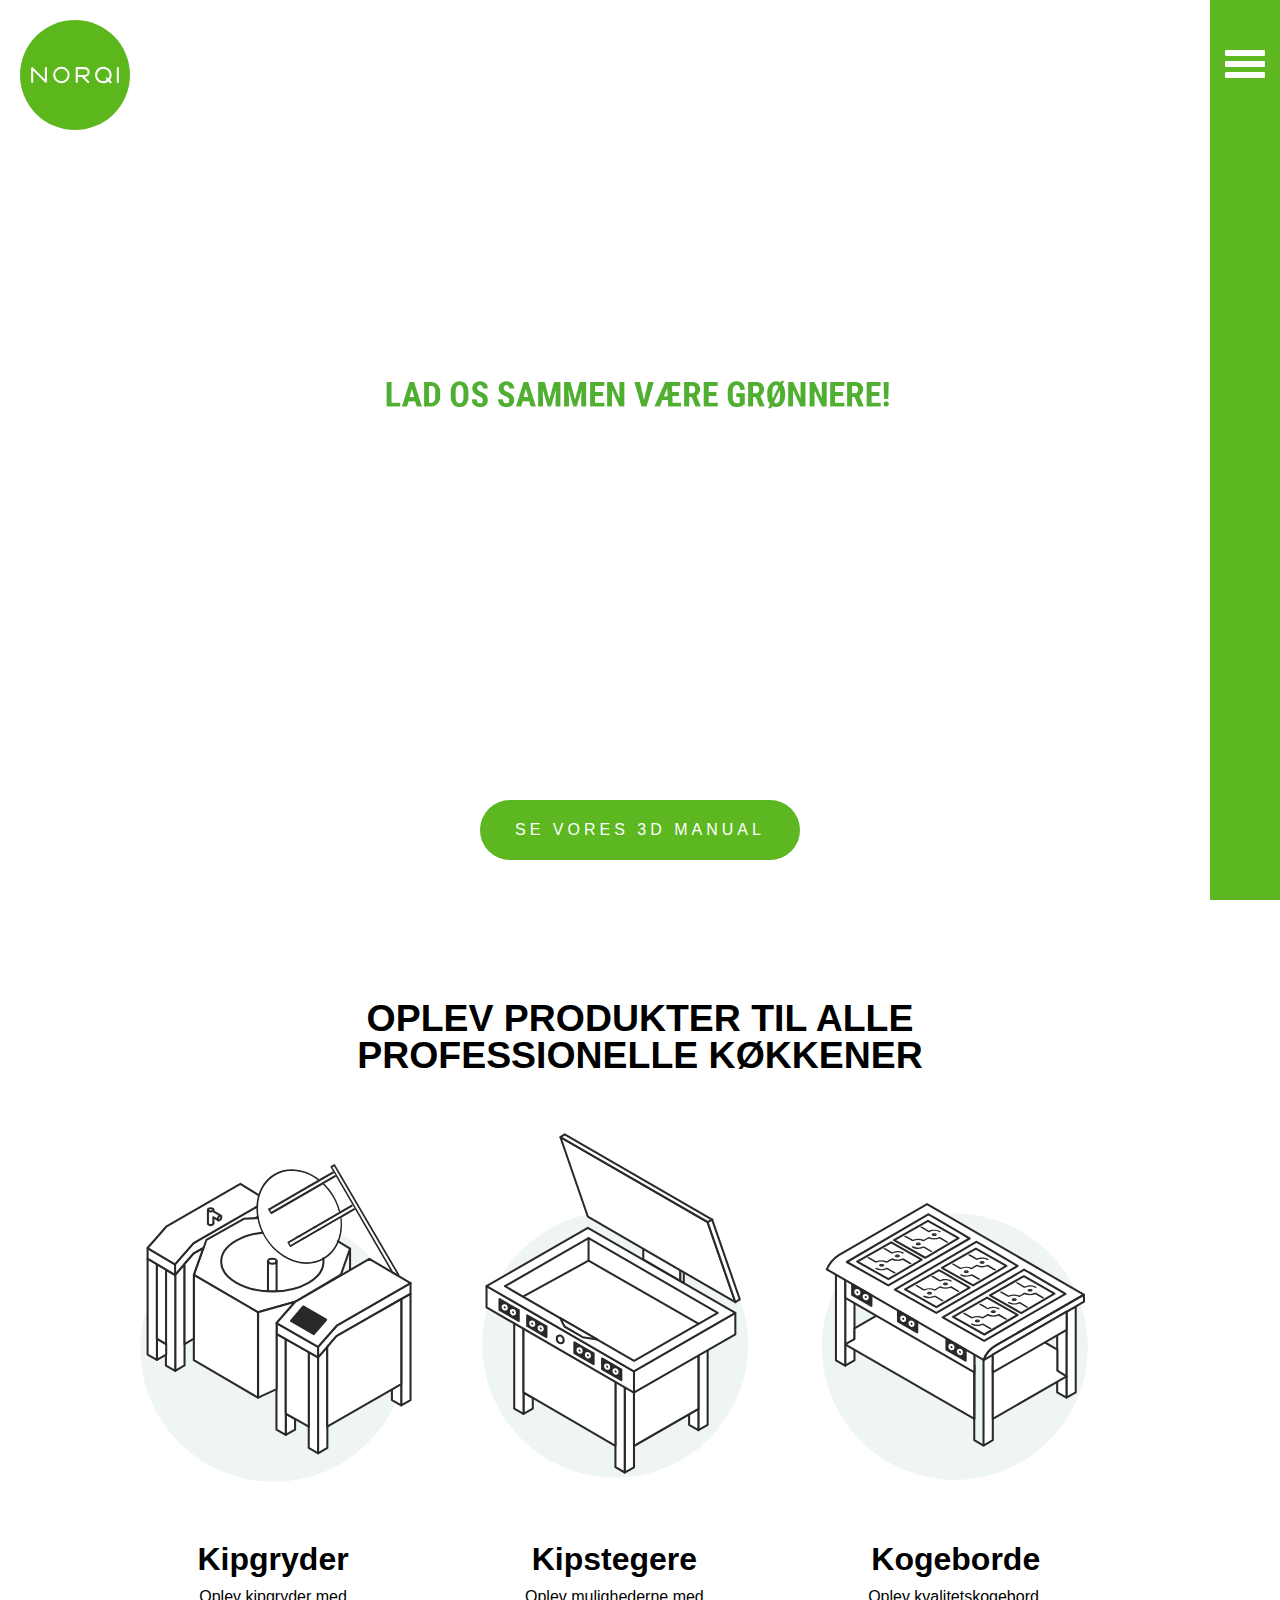
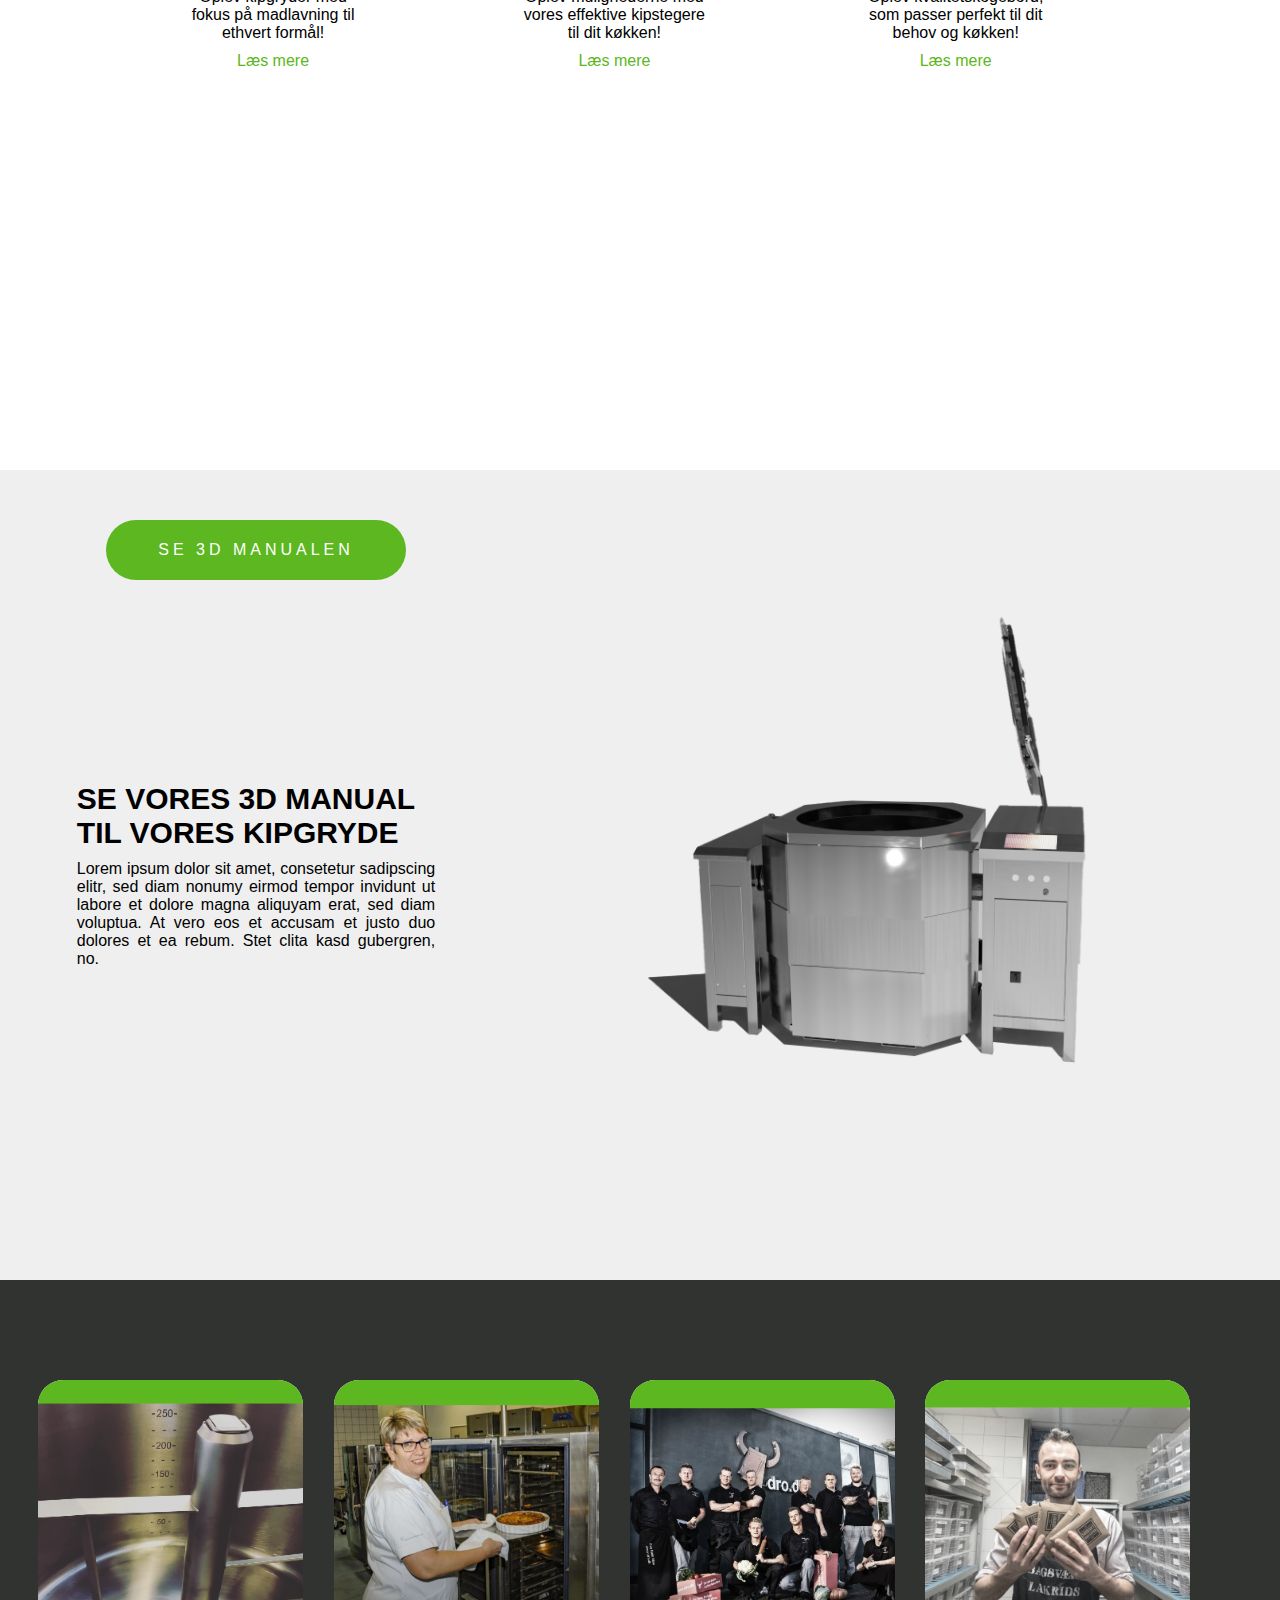
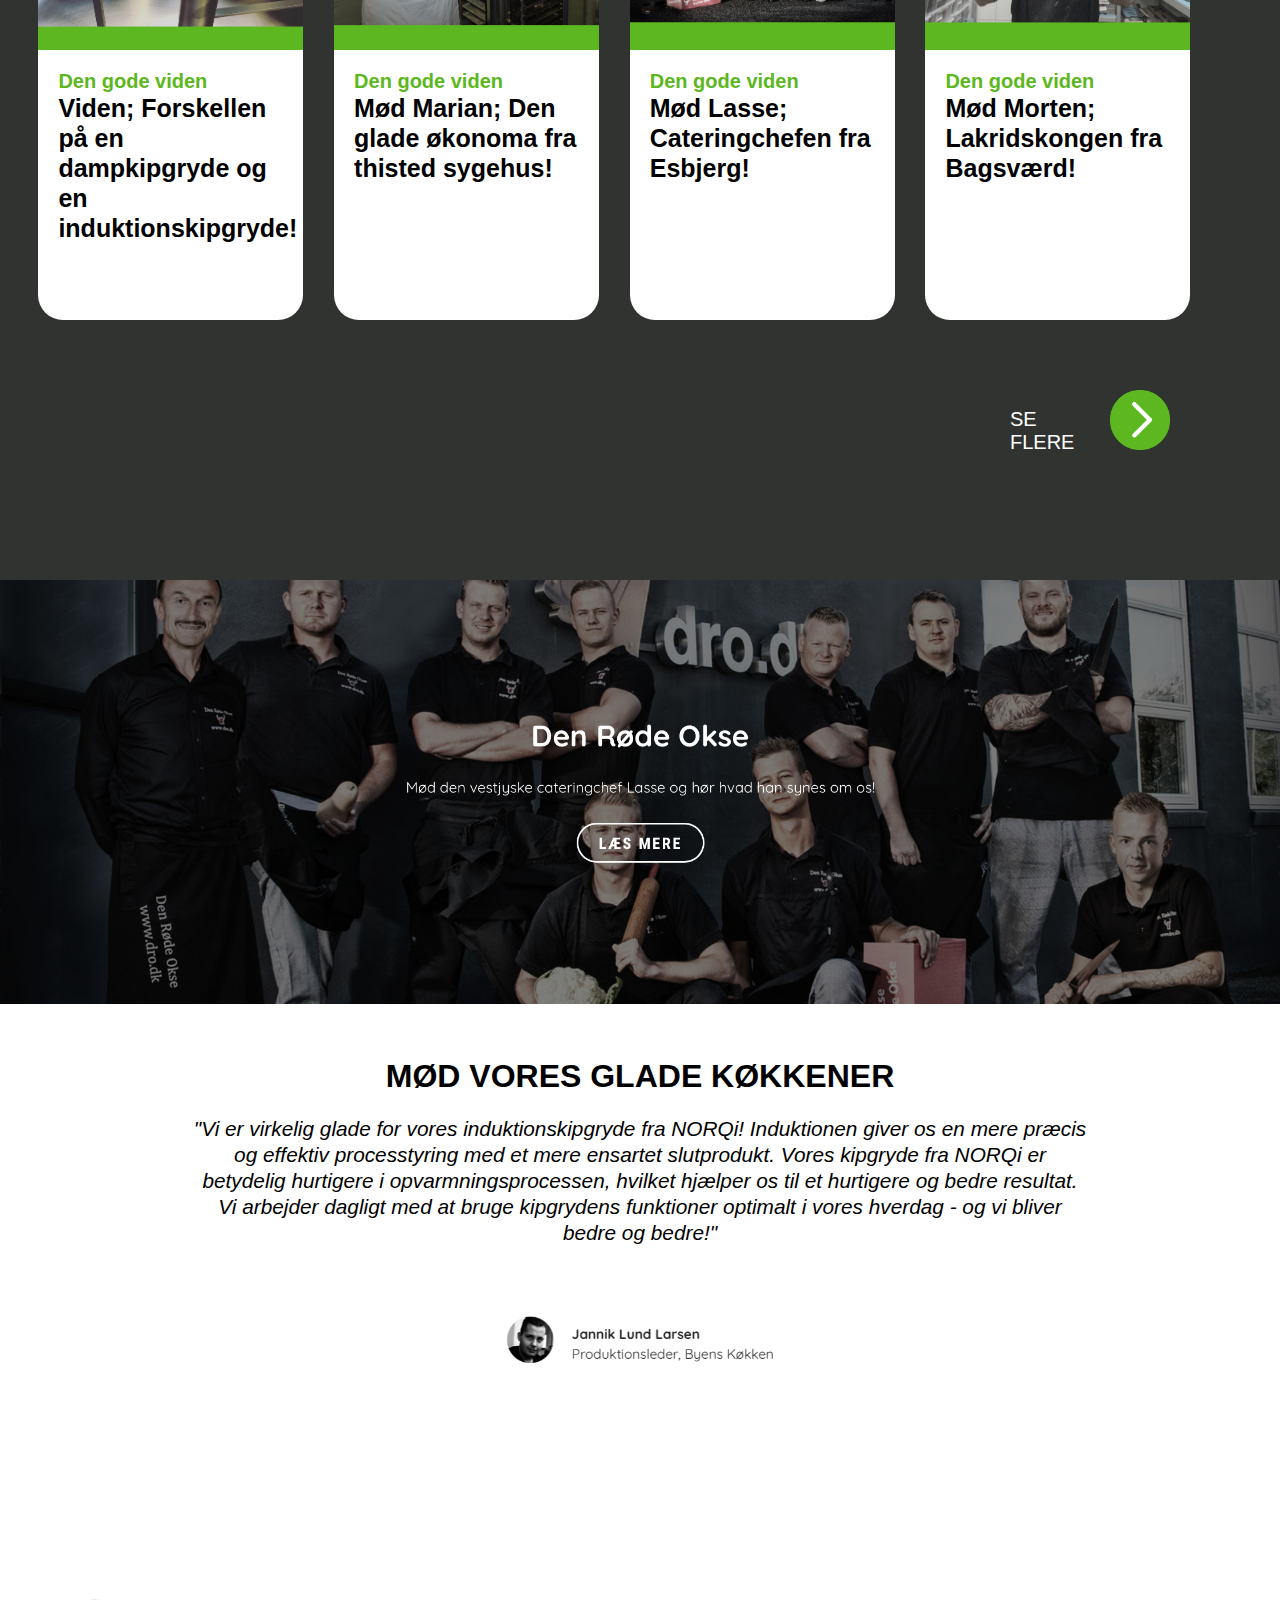
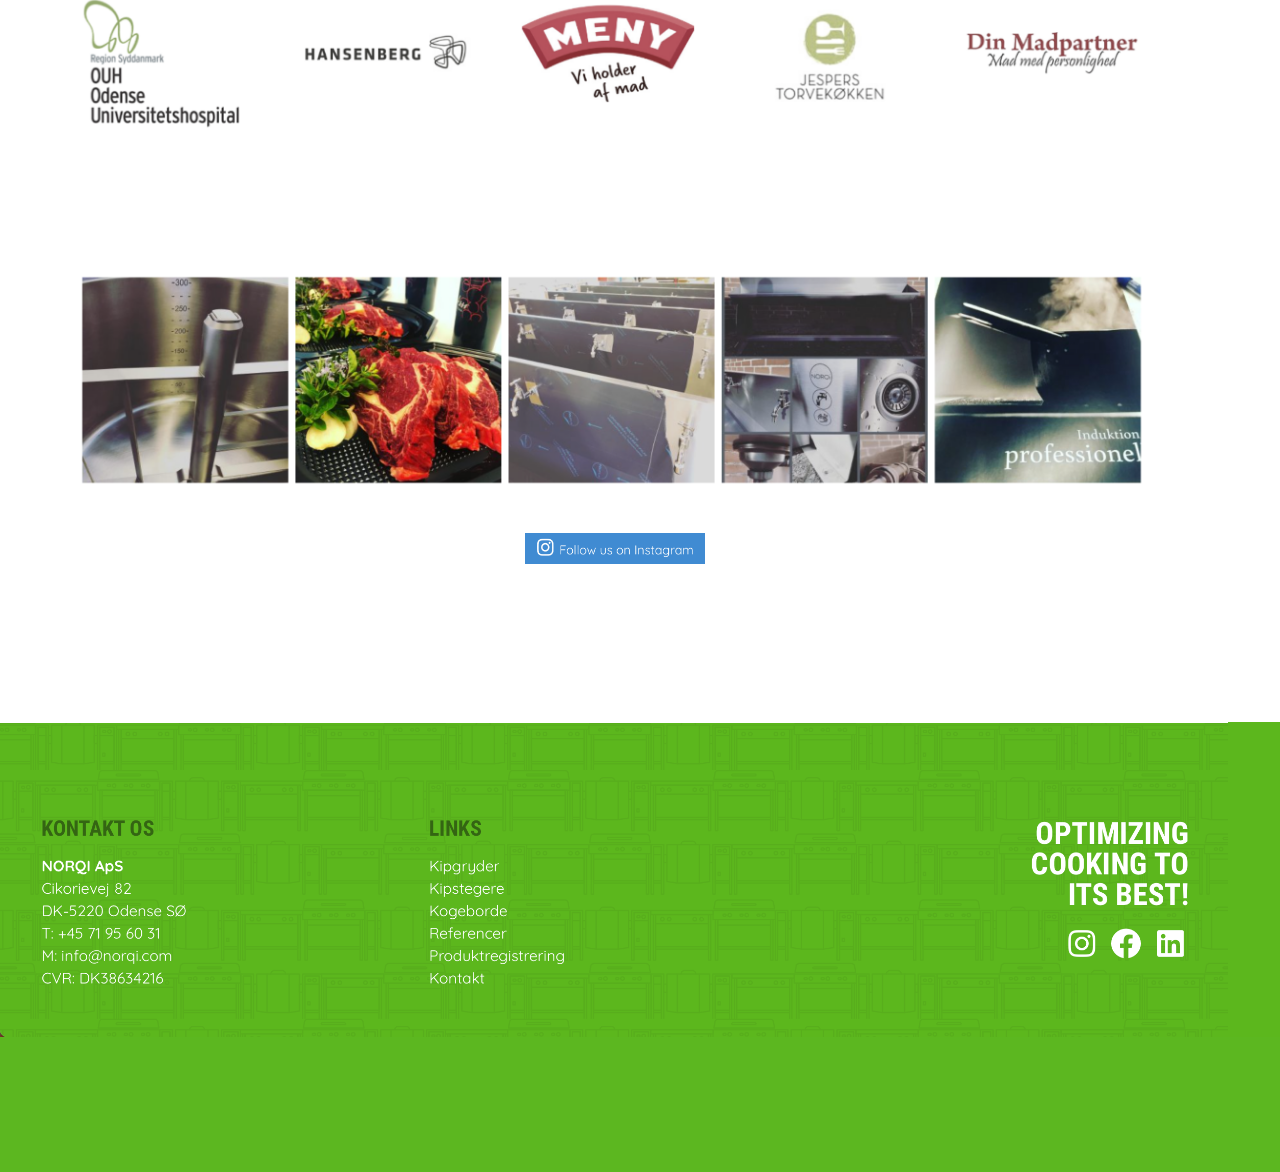
==== commit 5391522b: "FUCK GITHUB" ====
--- a/index.html
+++ b/index.html
@@ -35,7 +35,7 @@
                 <a href="https://norqi.wp.side-walk.dk/produkter/">Produkter</a>
             </li>
             <li>
-                <a href="brugermanual.html">3D Brugermanual</a>
+                <a href="brugermanual/index.html">3D Brugermanual</a>
             </li>
             <li>
                 <a href="https://norqi.wp.side-walk.dk/support/">God viden</a>
@@ -67,7 +67,7 @@
         </div>
 
         <div class="herovid">
-            <video autoplay="" muted="" playsinline="" loop="" src="video/herovid.mp4"></video>
+            <video autoplay="" muted="" playsinline="" loop="" src="vid/herovid.mp4"></video>
         </div>
 
         <div class="hero-title">
@@ -75,7 +75,7 @@
         </div>
 
         <div class="hero-btn">
-            <a href="brugermanual.html">
+            <a href="brugermanual/index.html">
                 <button class="hero-button"><span>Se vores 3D manual</span></button>
             </a>
         </div>
@@ -143,8 +143,6 @@
 
         <div class="model-textbox">
             <div class="model-text">
-
-
                 <h1>
                     Se vores 3D manual <br>til vores kipgryde
                 </h1>
@@ -154,24 +152,19 @@
                     magna aliquyam erat, sed diam voluptua. At vero eos et
                     accusam et justo duo dolores et ea rebum. Stet clita kasd gubergren, no.
                 </p>
-
-                <div class="manual-btn">
-                    <a href="manual.html">
-                        <button class="manual-button"><span>Se 3D manualen</span></button>
-                    </a>
-                </div>
-
-            </div>
-
-
-
+            </div>
+
+            <div class="manual-btn">
+                <a href="manual.html">
+                    <button class="manual-button"><span>Se 3D manualen</span></button>
+                </a>
+            </div>
         </div>
 
         <div class="model-pic">
             <img src="img/kipgryde.png" alt="Kipgryde">
         </div>
 
-
     </section>
 
 
@@ -179,62 +172,62 @@
     <section id="cases">
 
         <div class="cases-container">
-
+            
             <a class="case" href="https://norqi.wp.side-walk.dk/viden-forskellen-paa-en-dampkipgryde-og-en-induktionskipgryde/">
-
-                <div class="case-image">
-                    <img src="img/case1.png" alt="Case 1">
-                </div>
-
+                    
+                    <div class="case-image">
+                        <img src="img/case1.png" alt="Case 1">
+                    </div>
+                
                 <div class="case-text">
                     <h4>Den gode viden</h4>
                     <h3>Viden; Forskellen på en dampkipgryde og en induktionskipgryde!</h3>
                 </div>
 
             </a>
-
-
+            
+            
             <a class="case" href="https://norqi.wp.side-walk.dk/moed-marian-en-glad-oekonoma-fra-thisted/">
-
-                <div class="case-image">
-                    <img src="img/case2.png" alt="Case 2">
-                </div>
-
+                    
+                    <div class="case-image">
+                        <img src="img/case2.png" alt="Case 2">
+                    </div>
+                
                 <div class="case-text">
                     <h4>Den gode viden</h4>
                     <h3>Mød Marian; Den glade økonoma fra thisted sygehus!</h3>
                 </div>
 
             </a>
-
-
+            
+            
             <a class="case" href="https://norqi.wp.side-walk.dk/moed-lasse-cateringchefen-fra-esbjerg/">
-
-                <div class="case-image">
-                    <img src="img/case3.png" alt="Case 3">
-                </div>
-
+                    
+                    <div class="case-image">
+                        <img src="img/case3.png" alt="Case 3">
+                    </div>
+                
                 <div class="case-text">
                     <h4>Den gode viden</h4>
                     <h3>Mød Lasse; Cateringchefen fra Esbjerg!</h3>
                 </div>
 
             </a>
-
-
+            
+            
             <a class="case" href="https://norqi.wp.side-walk.dk/moed-lakridskongen-morten/">
-
-                <div class="case-image">
-                    <img src="img/case4.png" alt="Case 4">
-                </div>
-
+                    
+                    <div class="case-image">
+                        <img src="img/case4.png" alt="Case 4">
+                    </div>
+                
                 <div class="case-text">
                     <h4>Den gode viden</h4>
                     <h3>Mød Morten; Lakridskongen fra Bagsværd!</h3>
                 </div>
 
             </a>
-
+ 
         </div>
 
         <div class="case-btn-wrapper">
@@ -249,7 +242,7 @@
     <section id="statements">
 
         <div class="statement-img">
-            <a href="https://norqi.wp.side-walk.dk/moed-lasse-cateringchefen-fra-esbjerg/">
+           <a href="https://norqi.wp.side-walk.dk/moed-lasse-cateringchefen-fra-esbjerg/">
                 <img src="img/dro.png" alt="dro">
             </a>
         </div>
@@ -257,30 +250,27 @@
         <div class="statement-container">
             <h2>Mød vores glade køkkener</h2>
             <p>
-                <i>"Vi er virkelig glade for vores induktionskipgryde fra
-                    NORQi! Induktionen giver os en mere præcis og effektiv
-                    processtyring med et mere ensartet slutprodukt. Vores kipgryde
-                    fra NORQi er betydelig hurtigere i opvarmningsprocessen,
-                    hvilket hjælper os til et hurtigere og bedre resultat.
-                    Vi arbejder dagligt med at bruge kipgrydens funktioner
-                    optimalt i vores hverdag - og vi bliver bedre og bedre!"
+                <i>"Vi er virkelig glade for vores induktionskipgryde fra 
+                NORQi! Induktionen giver os en mere præcis og effektiv 
+                processtyring med et mere ensartet slutprodukt. Vores kipgryde 
+                fra NORQi er betydelig hurtigere i opvarmningsprocessen, 
+                hvilket hjælper os til et hurtigere og bedre resultat. 
+                Vi arbejder dagligt med at bruge kipgrydens funktioner 
+                optimalt i vores hverdag - og vi bliver bedre og bedre!"
                 </i>
             </p>
-
-            <div class="statement-dude">
-                <img src="img/dude.png" alt="statement">
-            </div>
-
-        </div>
-
-
+        </div>
+
+        <div class="statement-dude">
+            <img src="img/dude.png" alt="statement">
+        </div>
     </section>
 
 
     <section id="customers">
-
+        <div class="customers-container">
             <img src="img/kunder.png" alt="kunder">
-
+        </div>
     </section>
 
 
@@ -304,4 +294,6 @@
     </footer>
 
 </body>
-<script src="js/main.js" defer></script></html>
+<script src="main.js" defer></script>
+
+</html>
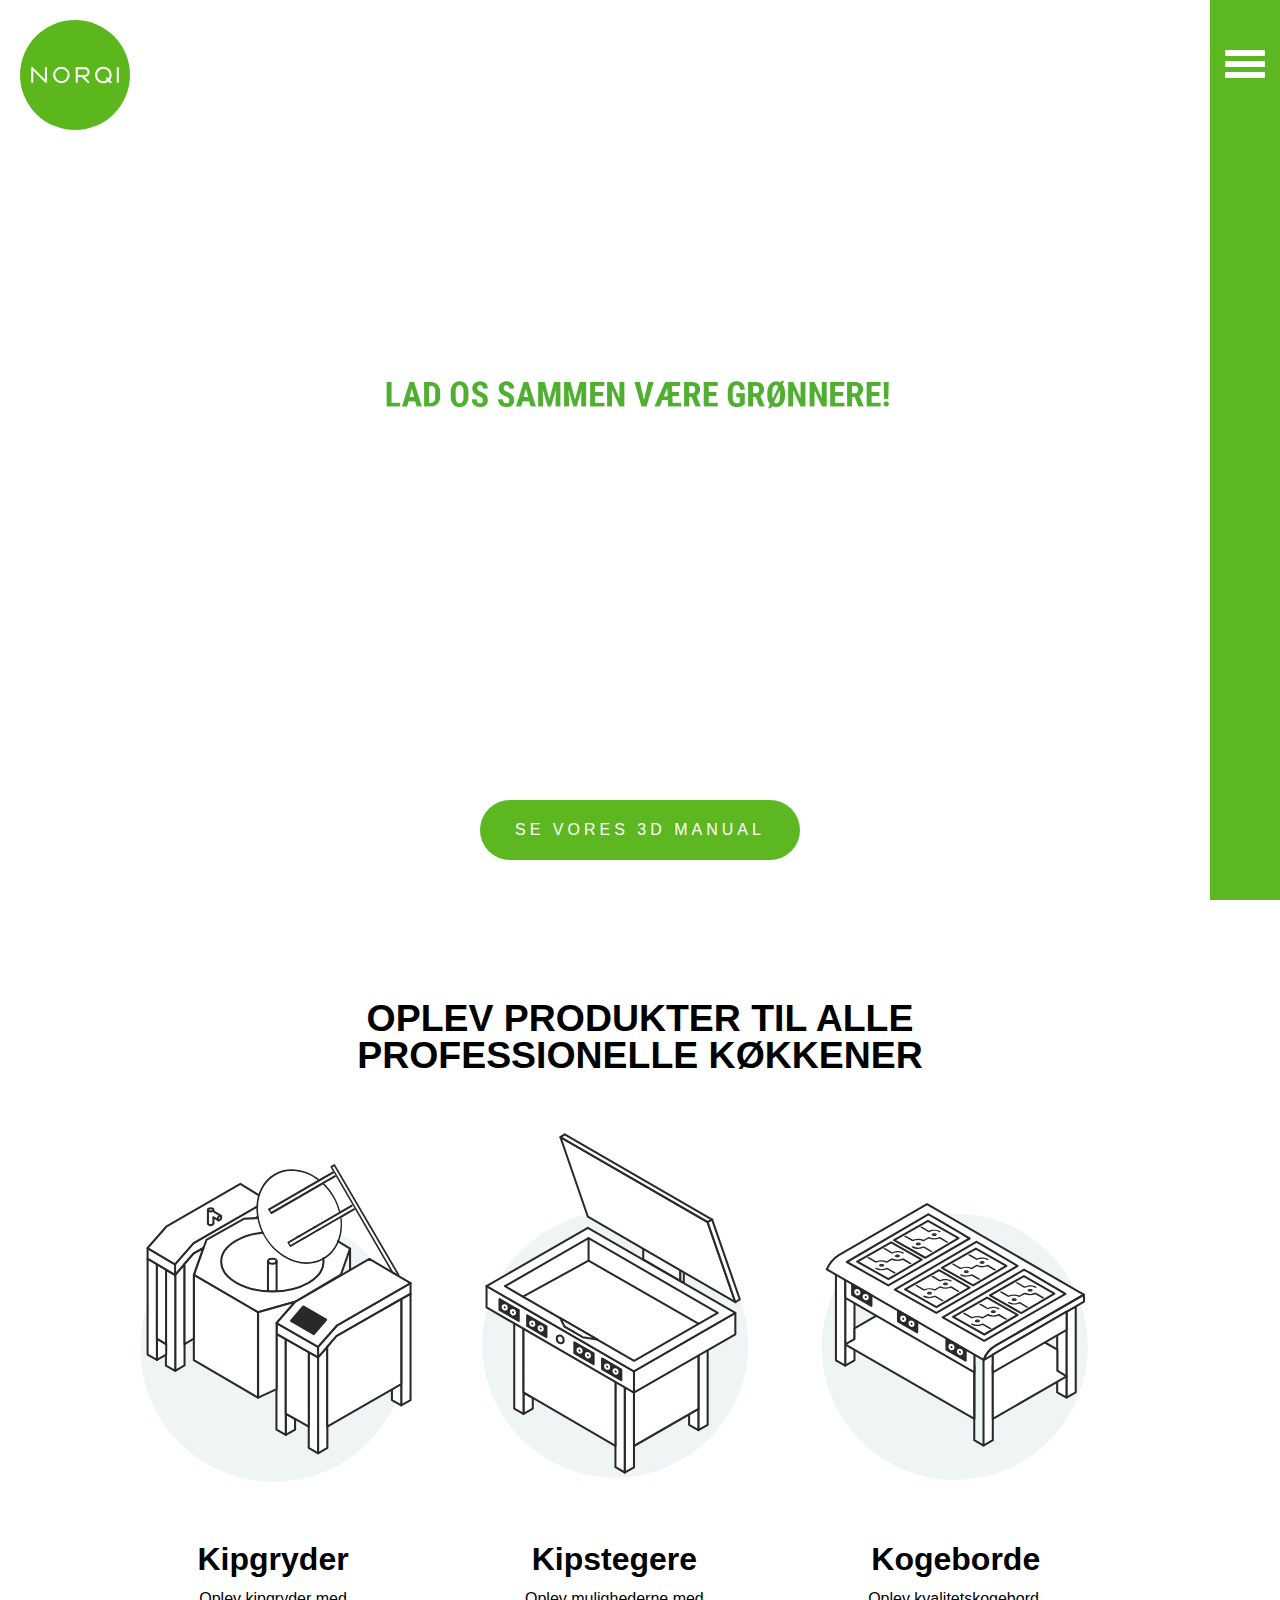
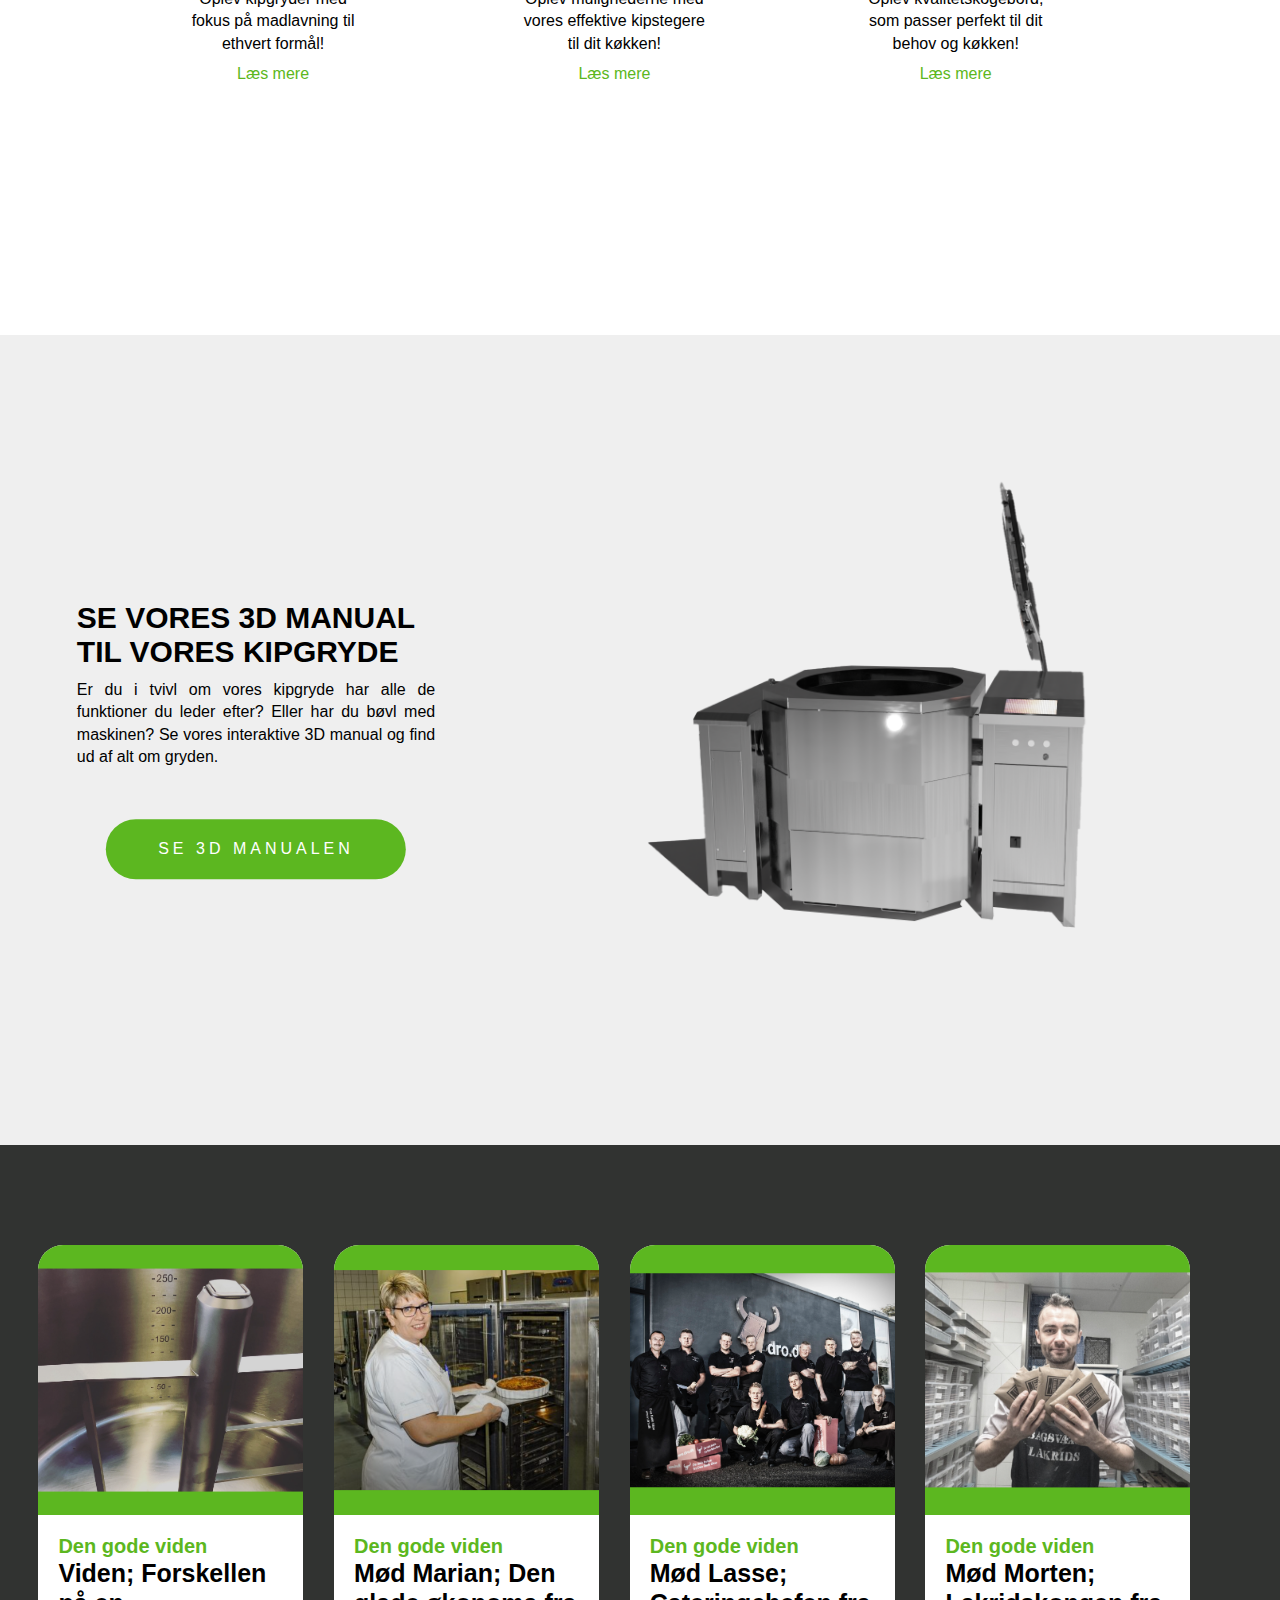
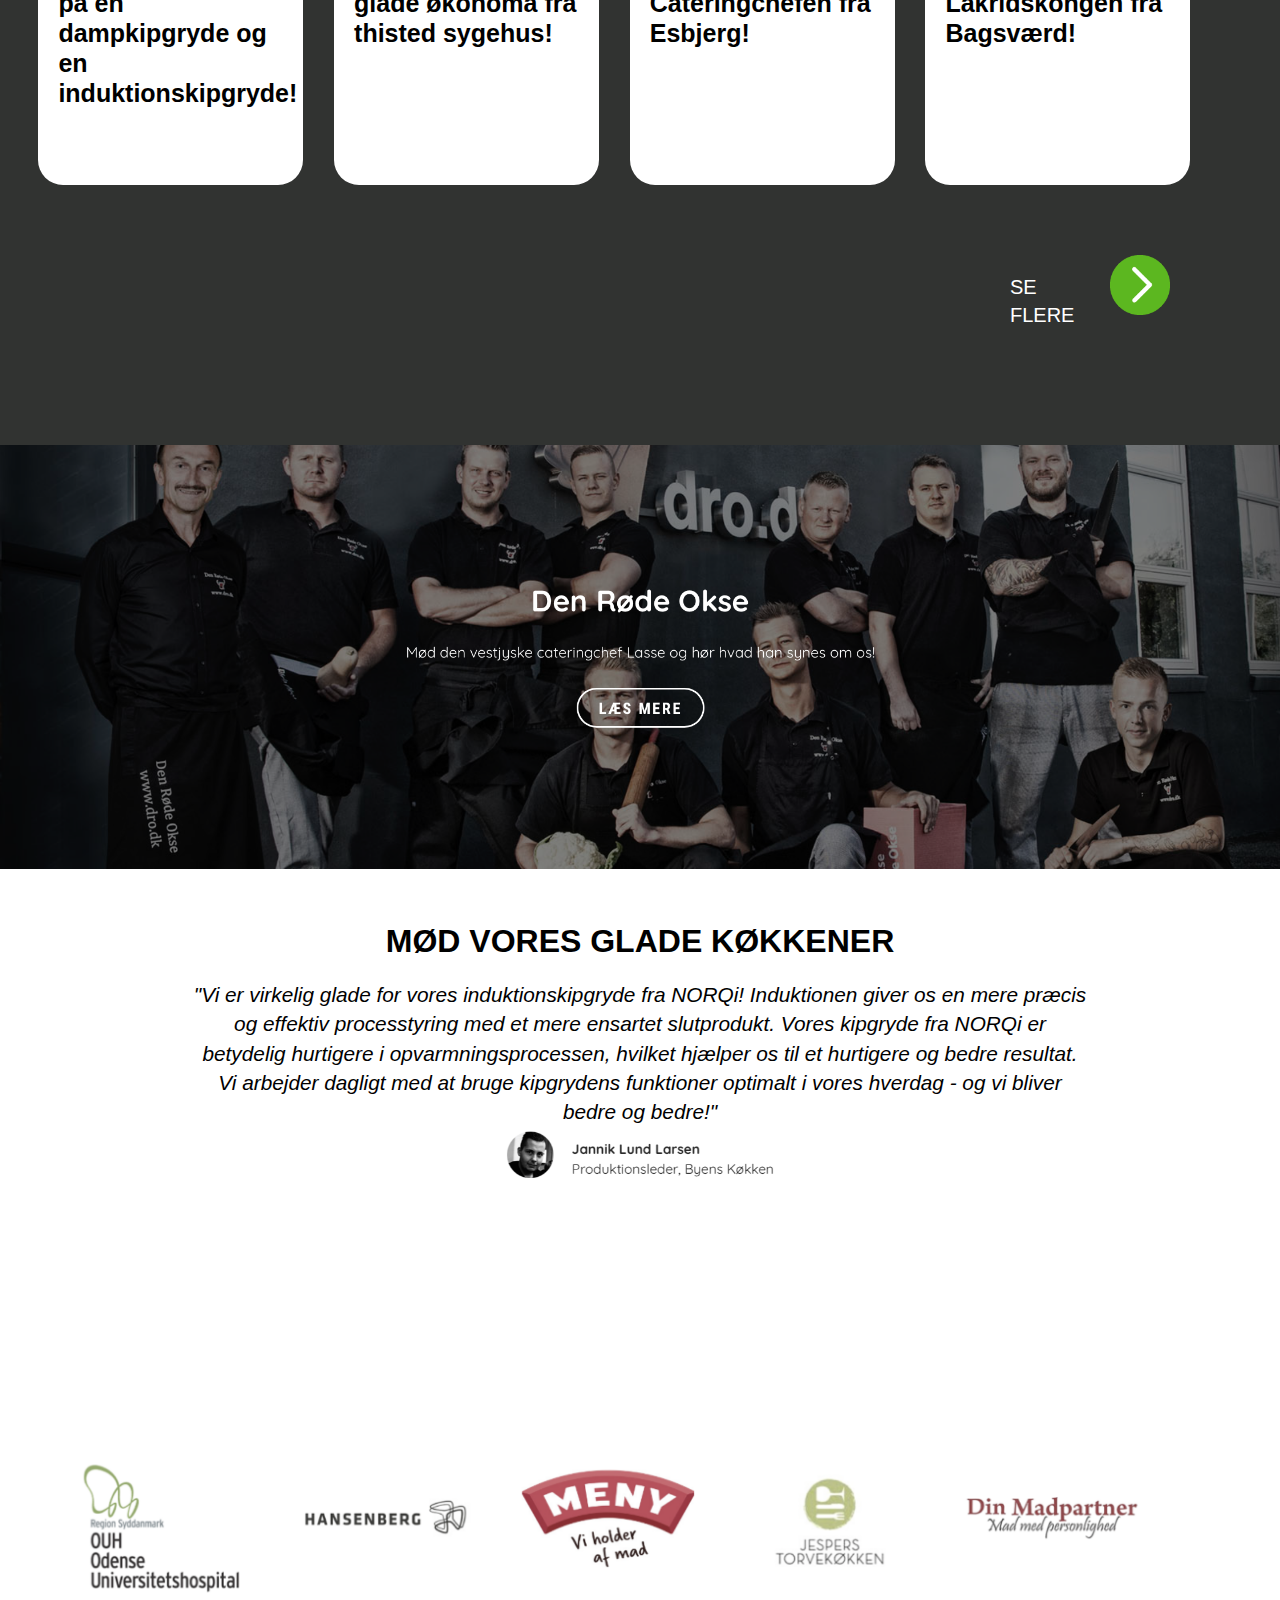
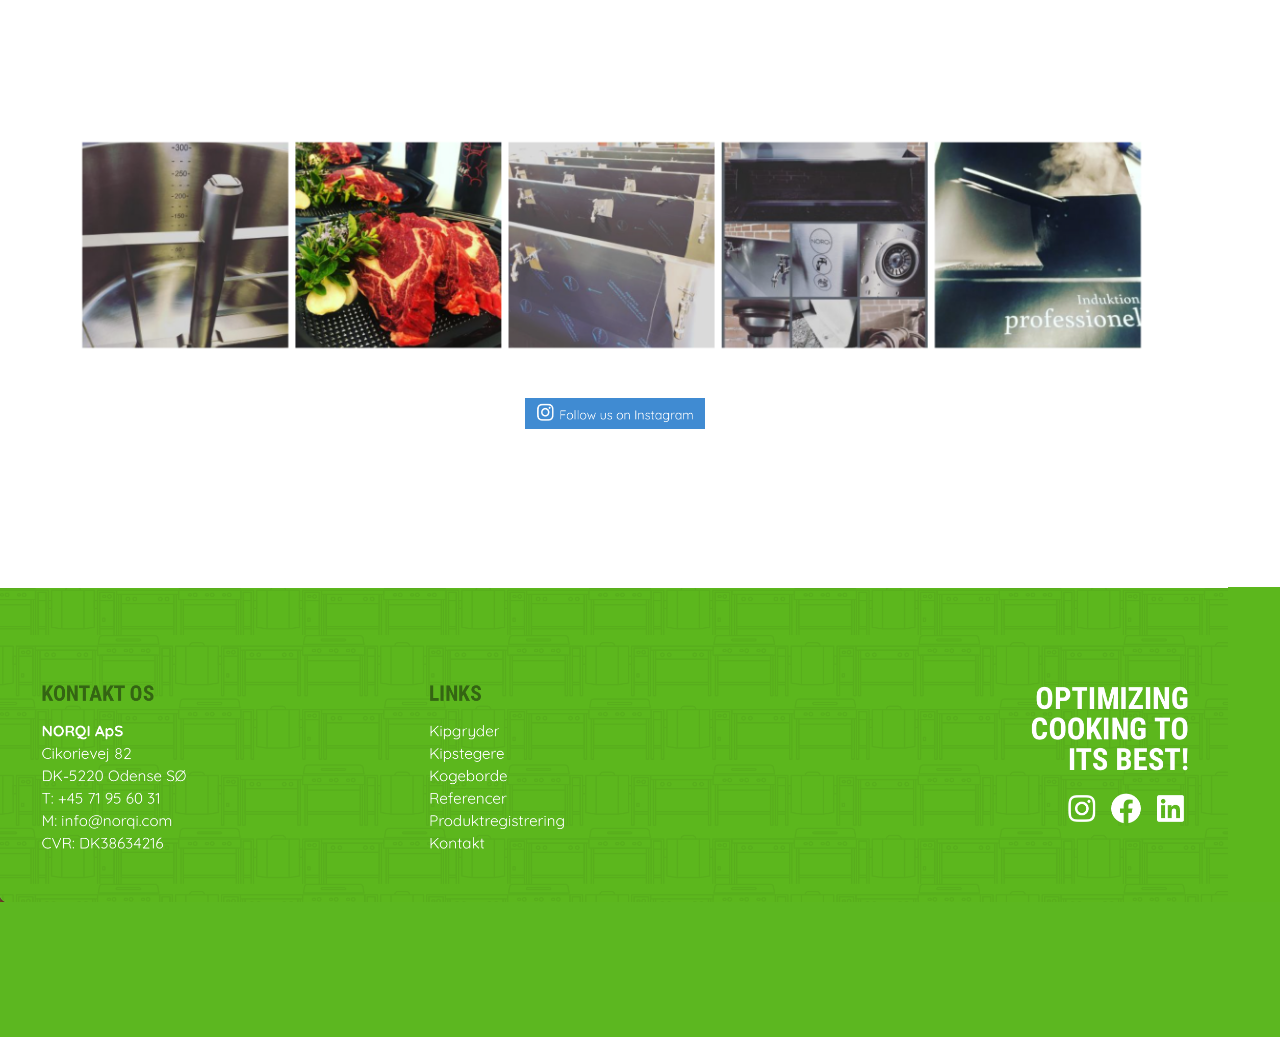
==== commit 0cc5bab8: "Unfucker lige hvad GitHub fuckede fordi jeg kan" ====
--- a/index.html
+++ b/index.html
@@ -4,7 +4,7 @@
 
 <head>
     <title>Forside - NORQI</title>
-    <meta name="description" content="#" />
+    <meta name="description" content="En helt unik serie af danskudviklede kogeborde, kipgryder og kipstegere, som bygger på mere end 25 års erfaring og know-how indenfor udvikling og produktion." />
     <meta name="keywords" content="storkøkken, norqi, kipgryde, kipgryder, kipsteger, kipstegere, kogebord, kogeborde, induktion,">
     <link rel="stylesheet" href="css/main.css">
 
@@ -35,7 +35,7 @@
                 <a href="https://norqi.wp.side-walk.dk/produkter/">Produkter</a>
             </li>
             <li>
-                <a href="brugermanual/index.html">3D Brugermanual</a>
+                <a href="brugermanual.html">3D Brugermanual</a>
             </li>
             <li>
                 <a href="https://norqi.wp.side-walk.dk/support/">God viden</a>
@@ -67,7 +67,7 @@
         </div>
 
         <div class="herovid">
-            <video autoplay="" muted="" playsinline="" loop="" src="vid/herovid.mp4"></video>
+            <video autoplay="" muted="" playsinline="" loop="" src="video/herovid.mp4"></video>
         </div>
 
         <div class="hero-title">
@@ -75,7 +75,7 @@
         </div>
 
         <div class="hero-btn">
-            <a href="brugermanual/index.html">
+            <a href="brugermanual.html">
                 <button class="hero-button"><span>Se vores 3D manual</span></button>
             </a>
         </div>
@@ -143,28 +143,32 @@
 
         <div class="model-textbox">
             <div class="model-text">
+
+
                 <h1>
                     Se vores 3D manual <br>til vores kipgryde
                 </h1>
                 <p>
-                    Lorem ipsum dolor sit amet, consetetur sadipscing elitr,
-                    sed diam nonumy eirmod tempor invidunt ut labore et dolore
-                    magna aliquyam erat, sed diam voluptua. At vero eos et
-                    accusam et justo duo dolores et ea rebum. Stet clita kasd gubergren, no.
+                    Er du i tvivl om vores kipgryde har alle de funktioner du leder efter? Eller har du bøvl med maskinen? Se vores interaktive 3D manual og find ud af alt om gryden.
                 </p>
-            </div>
-
-            <div class="manual-btn">
-                <a href="manual.html">
-                    <button class="manual-button"><span>Se 3D manualen</span></button>
-                </a>
-            </div>
+
+                <div class="manual-btn">
+                    <a href="brugermanual.html">
+                        <button class="manual-button"><span>Se 3D manualen</span></button>
+                    </a>
+                </div>
+
+            </div>
+
+
+
         </div>
 
         <div class="model-pic">
             <img src="img/kipgryde.png" alt="Kipgryde">
         </div>
 
+
     </section>
 
 
@@ -172,62 +176,62 @@
     <section id="cases">
 
         <div class="cases-container">
-            
+
             <a class="case" href="https://norqi.wp.side-walk.dk/viden-forskellen-paa-en-dampkipgryde-og-en-induktionskipgryde/">
-                    
-                    <div class="case-image">
-                        <img src="img/case1.png" alt="Case 1">
-                    </div>
-                
+
+                <div class="case-image">
+                    <img src="img/case1.png" alt="Case 1">
+                </div>
+
                 <div class="case-text">
                     <h4>Den gode viden</h4>
                     <h3>Viden; Forskellen på en dampkipgryde og en induktionskipgryde!</h3>
                 </div>
 
             </a>
-            
-            
+
+
             <a class="case" href="https://norqi.wp.side-walk.dk/moed-marian-en-glad-oekonoma-fra-thisted/">
-                    
-                    <div class="case-image">
-                        <img src="img/case2.png" alt="Case 2">
-                    </div>
-                
+
+                <div class="case-image">
+                    <img src="img/case2.png" alt="Case 2">
+                </div>
+
                 <div class="case-text">
                     <h4>Den gode viden</h4>
                     <h3>Mød Marian; Den glade økonoma fra thisted sygehus!</h3>
                 </div>
 
             </a>
-            
-            
+
+
             <a class="case" href="https://norqi.wp.side-walk.dk/moed-lasse-cateringchefen-fra-esbjerg/">
-                    
-                    <div class="case-image">
-                        <img src="img/case3.png" alt="Case 3">
-                    </div>
-                
+
+                <div class="case-image">
+                    <img src="img/case3.png" alt="Case 3">
+                </div>
+
                 <div class="case-text">
                     <h4>Den gode viden</h4>
                     <h3>Mød Lasse; Cateringchefen fra Esbjerg!</h3>
                 </div>
 
             </a>
-            
-            
+
+
             <a class="case" href="https://norqi.wp.side-walk.dk/moed-lakridskongen-morten/">
-                    
-                    <div class="case-image">
-                        <img src="img/case4.png" alt="Case 4">
-                    </div>
-                
+
+                <div class="case-image">
+                    <img src="img/case4.png" alt="Case 4">
+                </div>
+
                 <div class="case-text">
                     <h4>Den gode viden</h4>
                     <h3>Mød Morten; Lakridskongen fra Bagsværd!</h3>
                 </div>
 
             </a>
- 
+
         </div>
 
         <div class="case-btn-wrapper">
@@ -242,7 +246,7 @@
     <section id="statements">
 
         <div class="statement-img">
-           <a href="https://norqi.wp.side-walk.dk/moed-lasse-cateringchefen-fra-esbjerg/">
+            <a href="https://norqi.wp.side-walk.dk/moed-lasse-cateringchefen-fra-esbjerg/">
                 <img src="img/dro.png" alt="dro">
             </a>
         </div>
@@ -250,27 +254,30 @@
         <div class="statement-container">
             <h2>Mød vores glade køkkener</h2>
             <p>
-                <i>"Vi er virkelig glade for vores induktionskipgryde fra 
-                NORQi! Induktionen giver os en mere præcis og effektiv 
-                processtyring med et mere ensartet slutprodukt. Vores kipgryde 
-                fra NORQi er betydelig hurtigere i opvarmningsprocessen, 
-                hvilket hjælper os til et hurtigere og bedre resultat. 
-                Vi arbejder dagligt med at bruge kipgrydens funktioner 
-                optimalt i vores hverdag - og vi bliver bedre og bedre!"
+                <i>"Vi er virkelig glade for vores induktionskipgryde fra
+                    NORQi! Induktionen giver os en mere præcis og effektiv
+                    processtyring med et mere ensartet slutprodukt. Vores kipgryde
+                    fra NORQi er betydelig hurtigere i opvarmningsprocessen,
+                    hvilket hjælper os til et hurtigere og bedre resultat.
+                    Vi arbejder dagligt med at bruge kipgrydens funktioner
+                    optimalt i vores hverdag - og vi bliver bedre og bedre!"
                 </i>
             </p>
-        </div>
-
-        <div class="statement-dude">
-            <img src="img/dude.png" alt="statement">
-        </div>
+
+            <div class="statement-dude">
+                <img src="img/dude.png" alt="statement">
+            </div>
+
+        </div>
+
+
     </section>
 
 
     <section id="customers">
-        <div class="customers-container">
+
             <img src="img/kunder.png" alt="kunder">
-        </div>
+
     </section>
 
 
@@ -294,6 +301,4 @@
     </footer>
 
 </body>
-<script src="main.js" defer></script>
-
-</html>
+<script src="js/main.js" defer></script></html>
--- a/css/main.css
+++ b/css/main.css
@@ -20,6 +20,10 @@
 a {
     text-decoration: none;
     color: black;
+}
+
+p {
+    line-height: 1.4;
 }
 
 :root {
@@ -228,7 +232,7 @@
     position: absolute;
     top: 50%;
     left: 50%;
-    transform: translate(-50%,-50%);
+    transform: translate(-50%, -50%);
 }
 
 .hero-title {
@@ -280,6 +284,7 @@
         height: 160%;
         min-width: 130%;
     }
+
     .hero-button {
         height: inherit;
         width: inherit;
@@ -312,6 +317,7 @@
         width: 45%;
         height: inherit;
     }
+
     .hero-button {
         bottom: 0;
     }
@@ -394,7 +400,7 @@
 
 /* PRODUCT DRAWING SECTION */
 #product-drawings {
-    height: 130vh;
+    height: 115vh;
     width: 100%;
 }
 
@@ -656,11 +662,11 @@
         top: 45%;
         left: 50%;
     }
-    
+
     .manual-button {
-    height: 40px;
-    width: 250px;
-    font-size: 12px;
+        height: 40px;
+        width: 250px;
+        font-size: 12px;
         position: absolute;
         left: 50%;
         transform: translateX(-50%);
@@ -800,13 +806,15 @@
 
 @media only screen and (max-width: 979px) {
     #cases {
-    height: 250vh;
-}
+        height: 250vh;
+    }
+
     .case {
         width: 75%;
         margin-bottom: 50px;
         height: 80%;
     }
+
     .case-btn-wrapper {
         bottom: 40px;
     }
@@ -884,11 +892,11 @@
         left: 50%;
         transform: translateX(-50%);
     }
-    
+
     .statement-container p {
         font-size: 16px;
     }
-    
+
     #statements {
         height: 90vh;
     }
@@ -962,10 +970,12 @@
     #instagram-gallery {
         height: inherit;
     }
+
     .ig-gallery {
         height: 150px;
         position: relative;
     }
+
     .ig-gallery img {
         position: absolute;
         top: 0;
@@ -1423,3 +1433,84 @@
 
 
 }
+
+
+
+/* Fix til mobilen */
+
+
+@media only screen and (max-width: 480px) {
+    #hero {
+        height: 100vh;
+    }
+
+    .herovid {
+        height: 100vh;
+        position: relative;
+    }
+
+
+    .herovid video {
+        height: 100vh;
+        min-width: 400%;
+    }
+
+    .hero-title {
+        top: 40%;
+        left: 50%;
+        transform: translate(-50%, -50%);
+    }
+
+    .hero-title img {
+        width: 80%;
+        height: inherit;
+    }
+
+    .hero-btn {
+        top: inherit;
+        bottom: 50px;
+    }
+
+    #product-drawings {
+        height: 175vh;
+    }
+
+    .model-pic img {
+        width: 100%;
+    }
+
+    #manual-section {
+        margin-top: -50px;
+        padding-bottom: 50px;
+    }
+
+    #cases {
+        height: 192vh;
+    }
+
+    .case-text h3 {
+        font-size: 20px;
+    }
+
+    .case {
+        height: 60%;
+    }
+
+
+    #customers {
+        height: 5vh;
+    }
+
+
+    .POI.faq {
+        left: 30px;
+        top: 30px;
+    }
+
+    .alert-box p {
+        position: relative;
+        max-width: 60%;
+        left: 70px;
+    }
+
+}
